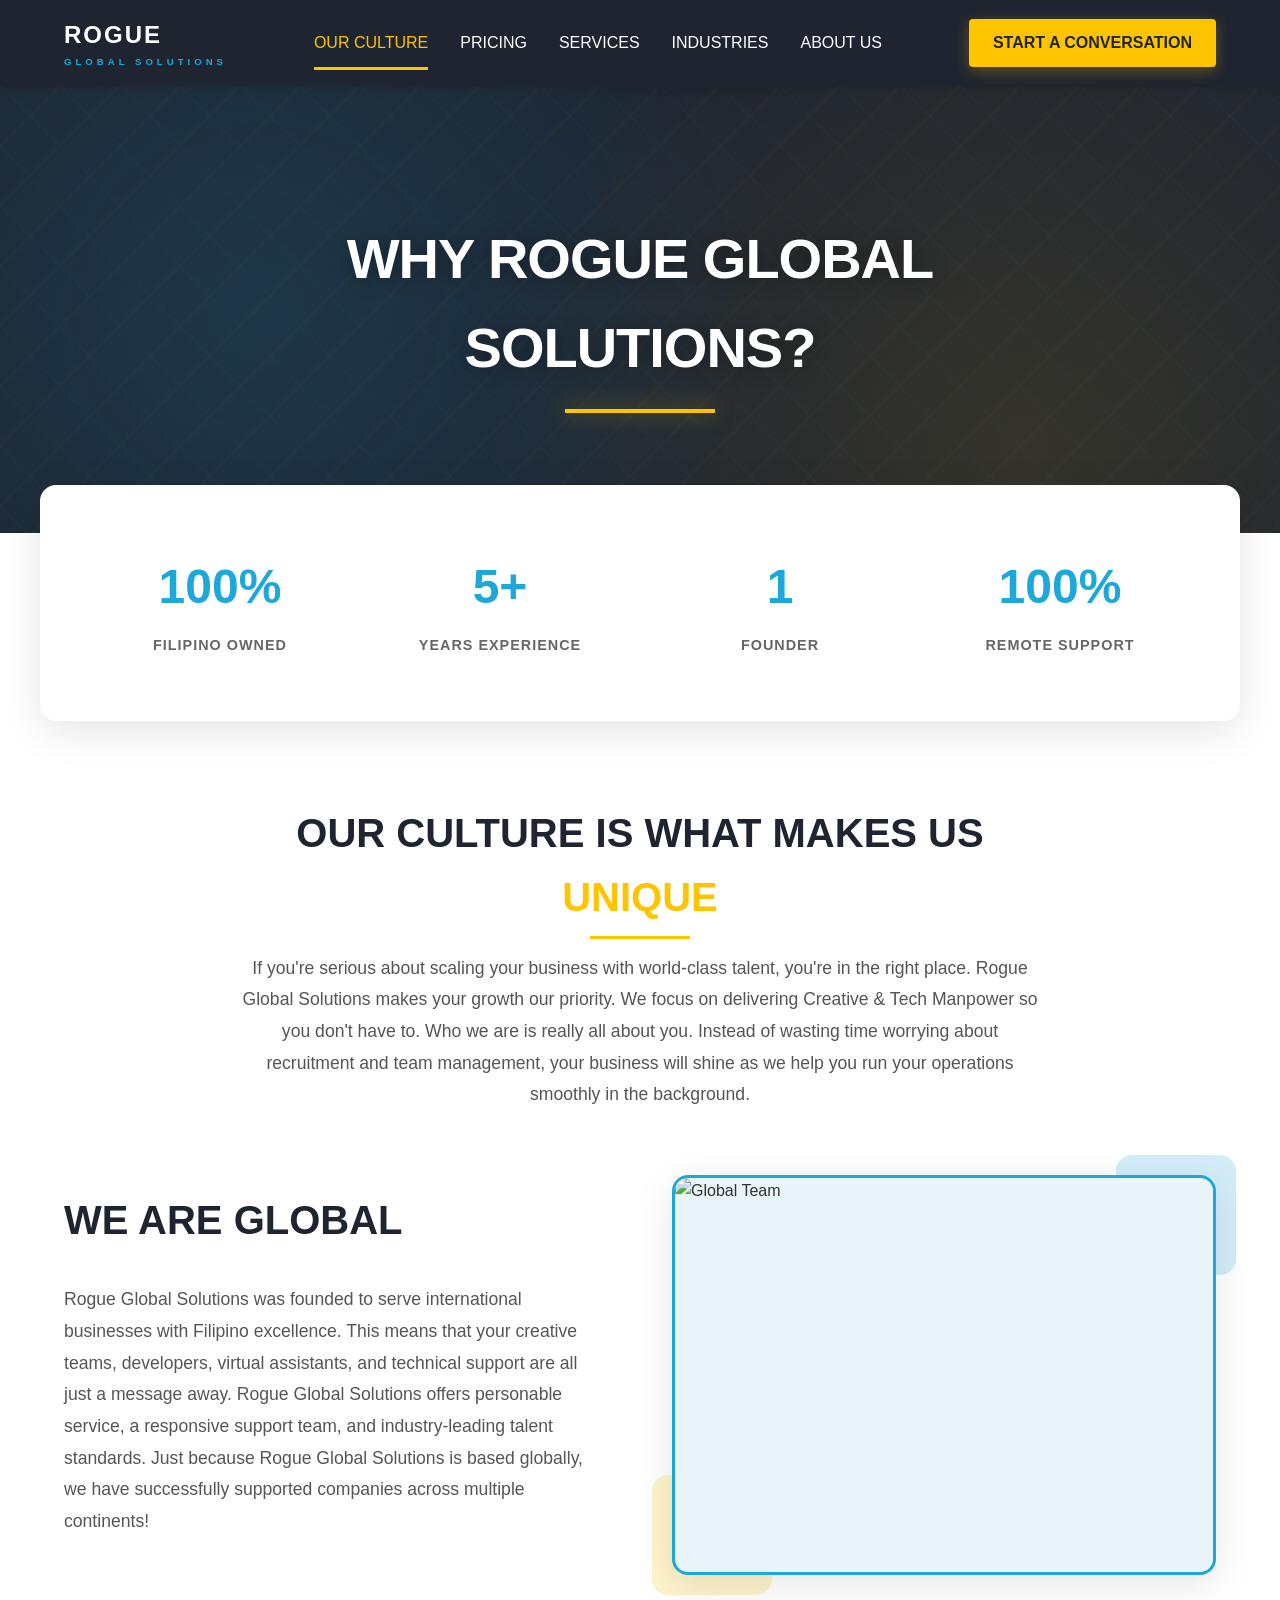
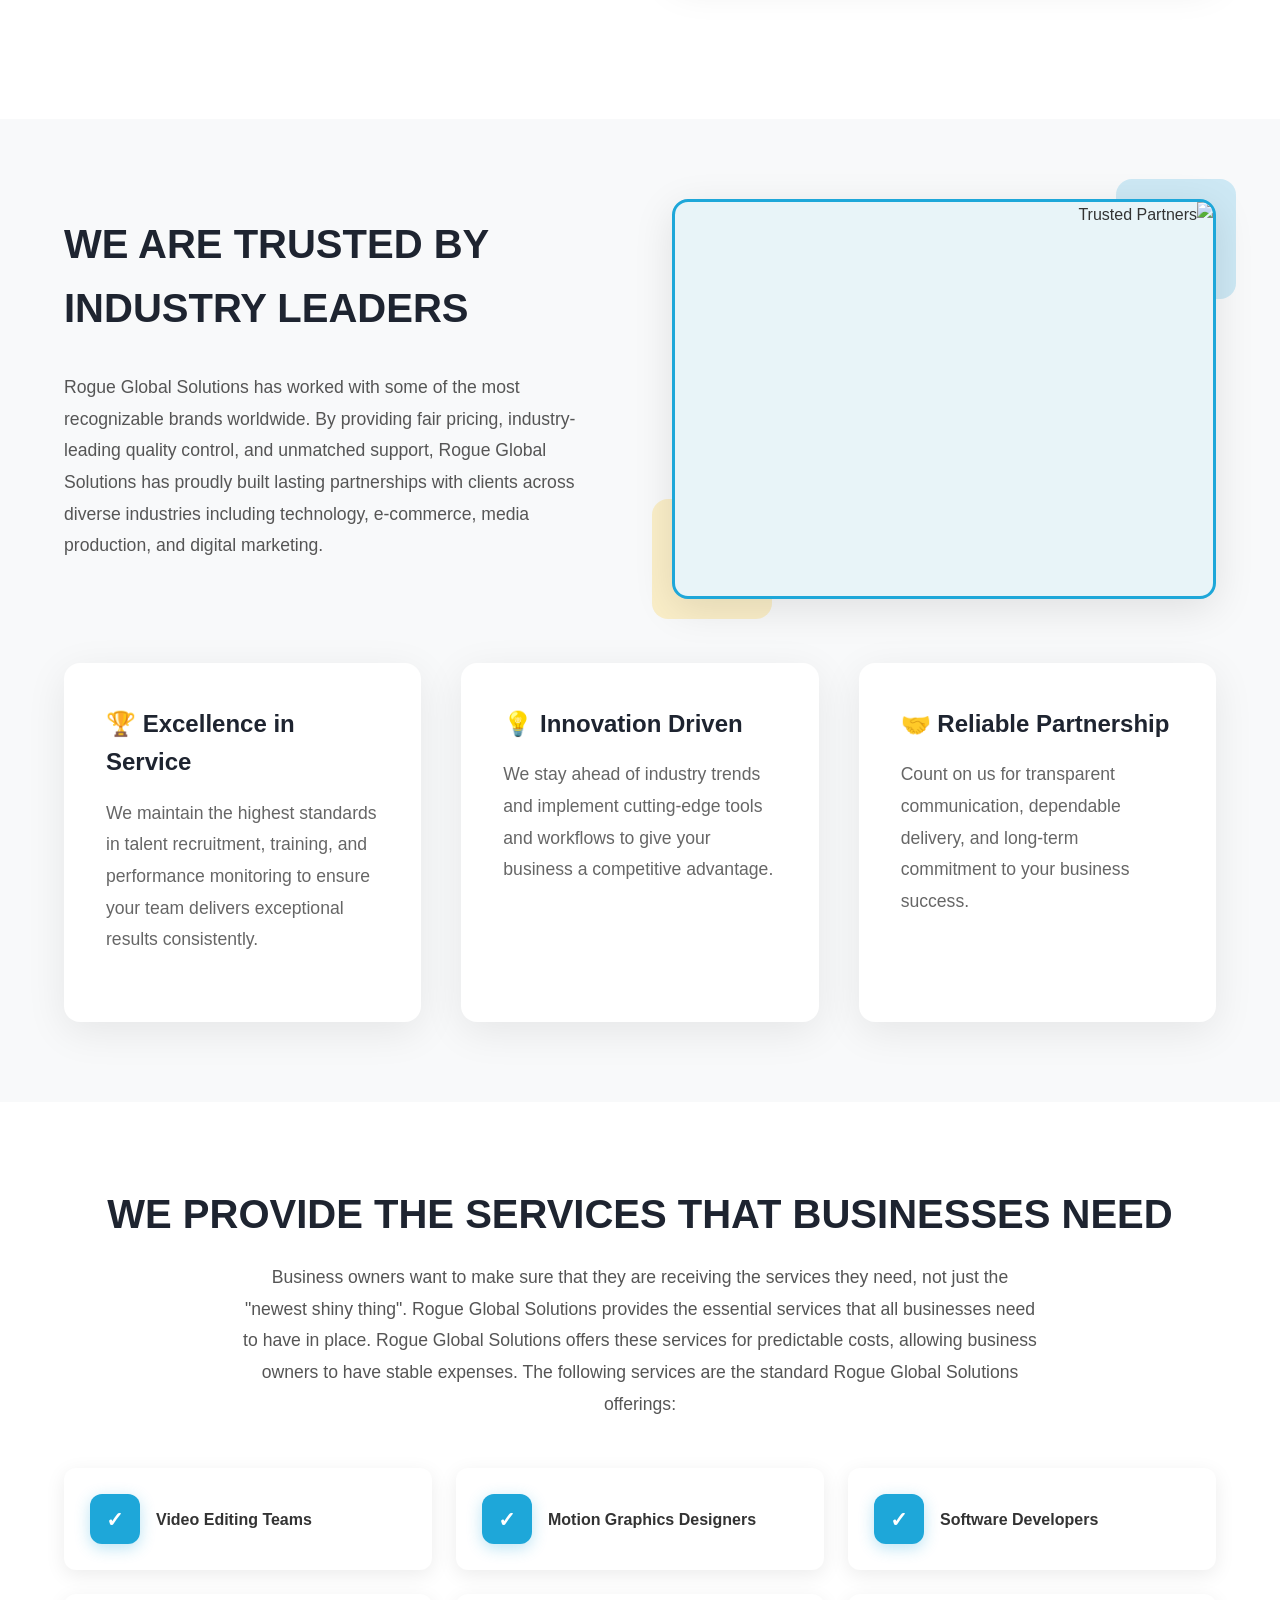
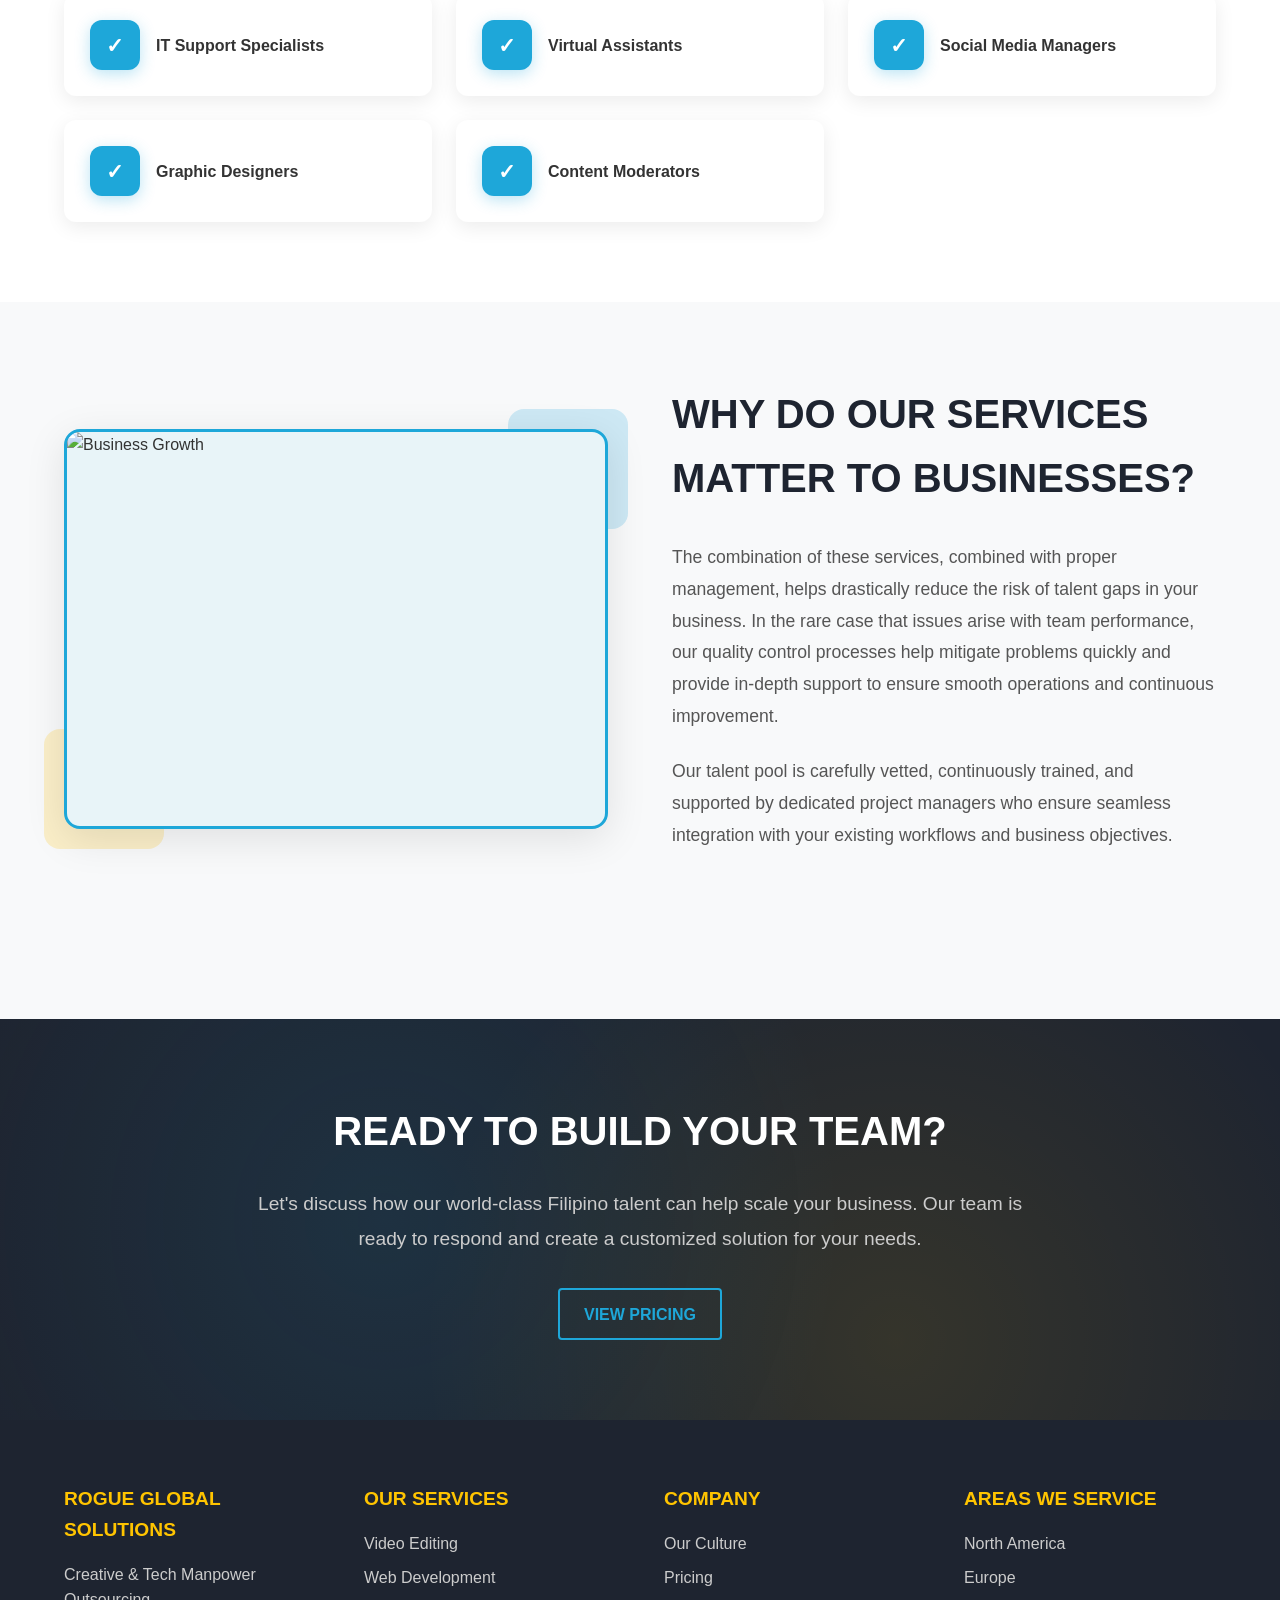
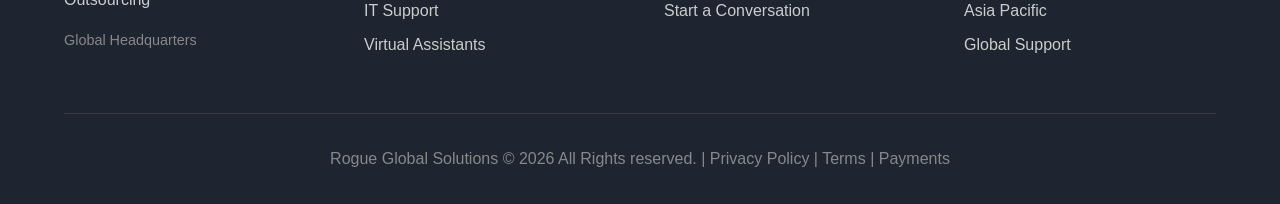
==== index.html @ 504bb44a "update" ====
<!DOCTYPE html>
<html lang="en">
<head>
<head>
    <meta charset="UTF-8">
    <meta name="viewport" content="width=device-width, initial-scale=1.0">
    <link rel="canonical" href="https://rogueglobalsolutions.tech/">
    
    <title>WHY ROGUE GLOBAL SOLUTIONS? - Creative & Tech Manpower Outsourcing</title>
    <meta name="description" content="Rogue Global Solutions makes your growth our priority. We focus on delivering Creative & Tech Manpower so you don't have to. World-class Filipino talent for your business.">
    <meta name="keywords" content="outsourcing, Filipino talent, virtual assistants, video editing, web development, IT support, creative services, mobile development, mobile application development">
    
    <meta property="og:title" content="WHY ROGUE GLOBAL SOLUTIONS? - Creative & Tech Manpower Outsourcing">
    <meta property="og:description" content="Rogue Global Solutions makes your growth our priority. We focus on delivering Creative & Tech Manpower so you don't have to.">
    <meta property="og:image" content="https://rogueglobalsolutions.tech/static/images/logo.png">
    <meta property="og:url" content="https://rogueglobalsolutions.tech">
    <meta property="og:type" content="website">
    
    <link rel="icon" type="image/png" href="/static/images/logo.png">
    <link rel="shortcut icon" type="image/png" href="/static/images/logo.png">
    
    <script type="application/ld+json">
    {
      "@context": "https://schema.org",
      "@type": "Organization",
      "name": "Rogue Global Solutions",
      "alternateName": "ROGUE GLOBAL SOLUTIONS",
      "url": "https://rogueglobalsolutions.tech",
      "logo": "https://rogueglobalsolutions.tech/static/images/logo.png",
      "image": "https://rogueglobalsolutions.tech/static/images/logo.png",
      "description": "Creative & Tech Manpower Outsourcing - World-class Filipino talent for your business. We provide video editing teams, software developers, IT support, virtual assistants, and more.",
      "email": "contact.rogueglobalsolutions@gmail.com",
      "foundingDate": "2020",
      "address": {
        "@type": "PostalAddress",
        "addressLocality": "Manila City",
        "addressRegion": "Metro Manila",
        "addressCountry": "PH"
      },
      "contactPoint": {
        "@type": "ContactPoint",
        "email": "contact.rogueglobalsolutions@gmail.com",
        "contactType": "Customer Service"
      },
      "sameAs": []
    }
    </script>
    
    <link rel="stylesheet" href="https://cdnjs.cloudflare.com/ajax/libs/font-awesome/6.4.0/css/all.min.css">
    
    <style>
        * {
            margin: 0;
            padding: 0;
            box-sizing: border-box;
        }

        body {
            font-family: -apple-system, BlinkMacSystemFont, 'Segoe UI', Roboto, 'Helvetica Neue', Arial, sans-serif;
            line-height: 1.6;
            color: #333;
            overflow-x: hidden;
        }

        header {
            background: #1e2430;
            padding: 1rem 5%;
            position: sticky;
            top: 0;
            z-index: 1000;
            box-shadow: 0 2px 10px rgba(0,0,0,0.1);
        }

        nav {
            display: flex;
            justify-content: space-between;
            align-items: center;
            max-width: 1400px;
            margin: 0 auto;
        }

        .logo {
            font-size: 1.5rem;
            font-weight: 900;
            color: #ffffff;
            letter-spacing: 2px;
            z-index: 1001;
        }

        .logo span {
            color: #1ea7d9;
            display: block;
            font-size: 0.6rem;
            letter-spacing: 4px;
            font-weight: 600;
        }

        /* Hamburger Menu */
        .hamburger {
            display: none;
            flex-direction: column;
            cursor: pointer;
            gap: 6px;
            z-index: 1001;
            padding: 10px;
            border-radius: 8px;
            transition: background 0.3s;
        }

        .hamburger:hover {
            background: rgba(255, 196, 0, 0.1);
        }

        .hamburger span {
            width: 28px;
            height: 3px;
            background: #fff;
            transition: all 0.4s cubic-bezier(0.68, -0.55, 0.265, 1.55);
            border-radius: 3px;
            box-shadow: 0 2px 5px rgba(0, 0, 0, 0.2);
        }

        .hamburger.active span:nth-child(1) {
            transform: rotate(45deg) translate(9px, 9px);
            background: #ffc400;
        }

        .hamburger.active span:nth-child(2) {
            opacity: 0;
            transform: translateX(-20px);
        }

        .hamburger.active span:nth-child(3) {
            transform: rotate(-45deg) translate(9px, -9px);
            background: #ffc400;
        }

        .nav-links {
            display: flex;
            gap: 2rem;
            list-style: none;
        }

        .nav-links a {
            color: #fff;
            text-decoration: none;
            font-weight: 500;
            transition: color 0.3s;
            position: relative;
        }

        .nav-links a:hover {
            color: #ffc400;
        }

        .nav-links a.active {
            color: #ffc400;
        }

        .nav-links a.active::after {
            content: '';
            position: absolute;
            bottom: -1.2rem;
            left: 0;
            right: 0;
            height: 3px;
            background: #ffc400;
        }

        .cta-buttons {
            display: flex;
            gap: 1rem;
        }

        .btn {
            padding: 0.7rem 1.5rem;
            border: none;
            cursor: pointer;
            font-weight: 600;
            transition: all 0.3s;
            text-decoration: none;
            display: inline-block;
            border-radius: 4px;
        }

        .btn-outline {
            background: transparent;
            border: 2px solid #1ea7d9;
            color: #1ea7d9;
        }

        .btn-outline:hover {
            background: #1ea7d9;
            color: #fff;
        }

        .btn-primary {
            background: #ffc400;
            color: #1e2430;
            box-shadow: 0 4px 15px rgba(255, 196, 0, 0.3);
        }

        .btn-primary:hover {
            background: #ffcd33;
            transform: translateY(-2px);
            box-shadow: 0 6px 20px rgba(255, 196, 0, 0.5);
        }

        .hero {
            background: #1e2430;
            color: #fff;
            padding: 8rem 5% 6rem;
            text-align: center;
            position: relative;
            overflow: hidden;
        }

        .hero::before {
            content: '';
            position: absolute;
            top: 0;
            left: 0;
            right: 0;
            bottom: 0;
            background: 
                radial-gradient(circle at 20% 50%, rgba(30, 167, 217, 0.15) 0%, transparent 50%),
                radial-gradient(circle at 80% 80%, rgba(255, 196, 0, 0.1) 0%, transparent 50%);
        }

        .hero::after {
            content: '';
            position: absolute;
            top: 0;
            left: 0;
            right: 0;
            bottom: 0;
            background: 
                linear-gradient(45deg, transparent 48%, rgba(30, 167, 217, 0.03) 50%, transparent 52%),
                linear-gradient(-45deg, transparent 48%, rgba(255, 196, 0, 0.03) 50%, transparent 52%);
            background-size: 60px 60px;
        }

        .hero-content {
            max-width: 900px;
            margin: 0 auto;
            position: relative;
            z-index: 1;
        }

        .hero h1 {
            font-size: 3.5rem;
            margin-bottom: 1.5rem;
            font-weight: 800;
            letter-spacing: -1px;
            text-shadow: 0 2px 20px rgba(0,0,0,0.3);
        }

        .hero h1::after {
            content: '';
            display: block;
            width: 150px;
            height: 4px;
            background: #ffc400;
            margin: 1rem auto;
            box-shadow: 0 0 20px rgba(255, 196, 0, 0.5);
        }

        .hero-buttons {
            display: flex;
            gap: 1rem;
            justify-content: center;
            flex-wrap: wrap;
            margin-top: 2rem;
        }

        .stats {
            background: #fff;
            padding: 3rem 5%;
            box-shadow: 0 10px 40px rgba(0,0,0,0.1);
            margin-top: -3rem;
            position: relative;
            z-index: 10;
            border-radius: 16px;
            max-width: 1200px;
            margin-left: auto;
            margin-right: auto;
        }

        .stats-container {
            display: grid;
            grid-template-columns: repeat(auto-fit, minmax(200px, 1fr));
            gap: 3rem;
            text-align: center;
        }

        .stat-item {
            position: relative;
            padding: 1rem;
            transition: transform 0.3s;
        }

        .stat-item:hover {
            transform: translateY(-5px);
        }

        .stat-item::after {
            content: '';
            position: absolute;
            bottom: -10px;
            left: 50%;
            transform: translateX(-50%);
            width: 50px;
            height: 3px;
            background: #ffc400;
            opacity: 0;
            transition: opacity 0.3s;
        }

        .stat-item:hover::after {
            opacity: 1;
        }

        .stat-item h3 {
            font-size: 3rem;
            color: #1ea7d9;
            margin-bottom: 0.5rem;
            font-weight: 800;
        }

        .stat-item p {
            color: #666;
            font-weight: 600;
            text-transform: uppercase;
            letter-spacing: 1px;
            font-size: 0.9rem;
        }

        .section {
            padding: 5rem 5%;
        }

        .section-alt {
            background: #f8f9fa;
        }

        .section-container {
            max-width: 1200px;
            margin: 0 auto;
        }

        .section h2 {
            font-size: 2.5rem;
            margin-bottom: 2rem;
            color: #1e2430;
            font-weight: 700;
        }

        .section p {
            font-size: 1.1rem;
            line-height: 1.8;
            color: #555;
            margin-bottom: 1.5rem;
        }

        .culture-intro {
            text-align: center;
            max-width: 800px;
            margin: 0 auto 4rem;
            position: relative;
        }

        .culture-intro h2 {
            font-size: 2.5rem;
            margin-bottom: 1.5rem;
            position: relative;
            display: inline-block;
        }

        .culture-intro h2::after {
            content: '';
            position: absolute;
            bottom: -10px;
            left: 50%;
            transform: translateX(-50%);
            width: 100px;
            height: 3px;
            background: #ffc400;
        }

        .highlight-text {
            color: #ffc400;
            font-weight: 800;
        }

        .two-column {
            display: grid;
            grid-template-columns: 1fr 1fr;
            gap: 4rem;
            align-items: center;
            margin-bottom: 4rem;
        }

        .image-frame {
            position: relative;
            z-index: 1;
        }

        .image-placeholder {
            width: 100%;
            height: 400px;
            background: #e8f4f8;
            border-radius: 16px;
            position: relative;
            overflow: hidden;
            box-shadow: 0 10px 40px rgba(0,0,0,0.1);
            border: 3px solid #1ea7d9;
        }

        .image-placeholder img {
            width: 100%;
            height: 100%;
            object-fit: cover;
        }

        .image-frame::before,
        .image-frame::after {
            content: '';
            position: absolute;
            width: 120px;
            height: 120px;
            z-index: -1;
            border-radius: 16px;
            opacity: 0.2;
        }

        .image-frame::before {
            top: -20px;
            right: -20px;
            background: #1ea7d9;
        }

        .image-frame::after {
            bottom: -20px;
            left: -20px;
            background: #ffc400;
        }

        .feature-cards {
            display: grid;
            grid-template-columns: repeat(auto-fit, minmax(320px, 1fr));
            gap: 2.5rem;
            margin-top: 3rem;
        }

        .feature-card {
            background: #fff;
            padding: 2.5rem;
            border-radius: 16px;
            box-shadow: 0 10px 40px rgba(0,0,0,0.08);
            transition: all 0.4s cubic-bezier(0.4, 0, 0.2, 1);
            border: 2px solid transparent;
            position: relative;
            overflow: hidden;
        }

        .feature-card::before {
            content: '';
            position: absolute;
            top: 0;
            left: 0;
            right: 0;
            height: 4px;
            background: #ffc400;
            transform: scaleX(0);
            transition: transform 0.4s;
        }

        .feature-card:hover::before {
            transform: scaleX(1);
        }

        .feature-card:hover {
            transform: translateY(-12px);
            box-shadow: 0 20px 60px rgba(30, 167, 217, 0.2);
            border-color: #1ea7d9;
        }

        .feature-card h3 {
            font-size: 1.5rem;
            margin-bottom: 1rem;
            color: #1e2430;
            font-weight: 700;
        }

        .feature-card p {
            color: #666;
            line-height: 1.8;
        }

        .services-list {
            display: grid;
            grid-template-columns: repeat(auto-fit, minmax(280px, 1fr));
            gap: 1.5rem;
            margin-top: 2rem;
        }

        .service-item {
            display: flex;
            align-items: center;
            gap: 1rem;
            padding: 1.5rem;
            background: #fff;
            border-radius: 12px;
            box-shadow: 0 5px 20px rgba(0,0,0,0.08);
            transition: all 0.3s;
            border: 2px solid transparent;
        }

        .service-item:hover {
            transform: translateX(8px);
            box-shadow: 0 8px 30px rgba(255, 196, 0, 0.3);
            border-color: #ffc400;
        }

        .service-icon {
            width: 50px;
            height: 50px;
            background: #1ea7d9;
            border-radius: 12px;
            display: flex;
            align-items: center;
            justify-content: center;
            color: #fff;
            font-size: 1.3rem;
            font-weight: 700;
            flex-shrink: 0;
            box-shadow: 0 4px 15px rgba(30, 167, 217, 0.3);
            transition: all 0.3s;
        }

        .service-item:hover .service-icon {
            background: #ffc400;
            color: #1e2430;
            transform: rotate(360deg) scale(1.1);
            box-shadow: 0 6px 20px rgba(255, 196, 0, 0.5);
        }

        .service-item span {
            font-weight: 600;
            color: #333;
        }

        .cta-section {
            background: #1e2430;
            padding: 5rem 5%;
            text-align: center;
            color: #fff;
            position: relative;
            overflow: hidden;
        }

        .cta-section::before {
            content: '';
            position: absolute;
            top: 0;
            left: 0;
            right: 0;
            bottom: 0;
            background: 
                radial-gradient(circle at 30% 50%, rgba(30, 167, 217, 0.1) 0%, transparent 50%),
                radial-gradient(circle at 70% 80%, rgba(255, 196, 0, 0.1) 0%, transparent 50%);
        }

        .cta-content {
            max-width: 800px;
            margin: 0 auto;
            position: relative;
            z-index: 1;
        }

        .cta-content h2 {
            font-size: 2.5rem;
            margin-bottom: 1.5rem;
            font-weight: 700;
        }

        .cta-content p {
            font-size: 1.2rem;
            margin-bottom: 2rem;
            color: #ccc;
            line-height: 1.8;
        }

        .cta-buttons-wrap {
            display: flex;
            gap: 1rem;
            justify-content: center;
            flex-wrap: wrap;
        }

        .footer {
            background: #1e2430;
            color: #fff;
            padding: 4rem 5% 2rem;
        }

        .footer-container {
            max-width: 1200px;
            margin: 0 auto;
            display: grid;
            grid-template-columns: repeat(4, 1fr);
            gap: 3rem;
        }

        .footer-section h3 {
            color: #ffc400;
            margin-bottom: 1rem;
            font-size: 1.2rem;
            font-weight: 700;
        }

        .footer-section ul {
            list-style: none;
        }

        .footer-section ul li {
            margin-bottom: 0.5rem;
        }

        .footer-section a {
            color: #ccc;
            text-decoration: none;
            transition: color 0.3s;
        }

        .footer-section a:hover {
            color: #ffc400;
        }

        .footer-bottom {
            text-align: center;
            margin-top: 3rem;
            padding-top: 2rem;
            border-top: 1px solid rgba(255,255,255,0.1);
            color: #888;
        }

        @keyframes float {
            0%, 100% { transform: translateY(0); }
            50% { transform: translateY(-10px); }
        }

        .float-element {
            animation: float 3s ease-in-out infinite;
        }

        /* Mobile Responsive */
        @media (max-width: 768px) {
            .hamburger {
                display: flex;
            }

            .nav-links {
                position: fixed;
                right: -100%;
                top: 0;
                flex-direction: column;
                background: linear-gradient(135deg, #1e2430 0%, #2a3142 100%);
                width: 280px;
                height: 100vh;
                text-align: left;
                transition: right 0.3s ease;
                box-shadow: -5px 0 30px rgba(0, 0, 0, 0.5);
                padding: 5rem 0 2rem;
                gap: 0;
                overflow-y: auto;
                backdrop-filter: blur(10px);
            }

            .nav-links.active {
                right: 0;
            }

            .nav-links li {
                padding: 0;
                border-bottom: none;
                margin: 0.5rem 1.5rem;
            }

            .nav-links a {
                display: block;
                padding: 1rem 1.5rem;
                border-radius: 8px;
                transition: all 0.3s;
                border-left: 3px solid transparent;
            }

            .nav-links a:hover,
            .nav-links a.active {
                background: rgba(255, 196, 0, 0.1);
                border-left-color: #ffc400;
                transform: translateX(5px);
            }

            .nav-links a.active::after {
                display: none;
            }

            /* Mobile overlay */
            .nav-links.active::before {
                content: '';
                position: fixed;
                top: 0;
                left: 0;
                width: 100vw;
                height: 100vh;
                background: rgba(0, 0, 0, 0.6);
                z-index: -1;
                animation: fadeIn 0.3s;
            }

            @keyframes fadeIn {
                from { opacity: 0; }
                to { opacity: 1; }
            }

            .cta-buttons {
                display: none;
            }

            .hero h1 {
                font-size: 2rem;
                line-height: 1.2;
            }

            .hero {
                padding: 5rem 5% 4rem;
            }

            .two-column {
                grid-template-columns: 1fr;
                gap: 2rem;
            }

            .stats {
                margin-top: -2rem;
                padding: 2rem 5%;
                border-radius: 8px;
            }

            .stats-container {
                grid-template-columns: 1fr 1fr;
                gap: 1.5rem;
            }

            .stat-item h3 {
                font-size: 2rem;
            }

            .stat-item p {
                font-size: 0.8rem;
            }

            .section {
                padding: 3rem 5%;
            }

            .section h2 {
                font-size: 1.8rem;
            }

            .section p {
                font-size: 1rem;
            }

            .culture-intro h2 {
                font-size: 1.8rem;
            }

            .image-frame::before,
            .image-frame::after {
                width: 60px;
                height: 60px;
            }

            .image-placeholder {
                height: 300px;
            }

            .feature-cards {
                grid-template-columns: 1fr;
                gap: 1.5rem;
            }

            .feature-card {
                padding: 1.5rem;
            }

            .services-list {
                grid-template-columns: 1fr;
            }

            .service-item {
                padding: 1rem;
            }

            .cta-section {
                padding: 3rem 5%;
            }

            .cta-content h2 {
                font-size: 1.8rem;
            }

            .cta-content p {
                font-size: 1rem;
            }

            .hero-buttons,
            .cta-buttons-wrap {
                flex-direction: column;
                width: 100%;
            }

            .btn {
                width: 100%;
                text-align: center;
            }

            .footer-container {
                grid-template-columns: 1fr;
                gap: 2rem;
            }

            .footer {
                padding: 3rem 5% 2rem;
            }

            .logo {
                font-size: 1.2rem;
            }

            .logo span {
                font-size: 0.5rem;
            }
        }
    </style>
</head>
<body>
    <header>
        <nav>
            <div class="logo">
                ROGUE
                <span>GLOBAL SOLUTIONS</span>
            </div>
            
            <div class="hamburger" id="hamburger">
                <span></span>
                <span></span>
                <span></span>
            </div>

            <ul class="nav-links" id="navLinks">
                <li><a href="index.html" class="active">OUR CULTURE</a></li>
                <li><a href="pricing.html">PRICING</a></li>
                <li><a href="services.html">SERVICES</a></li>
                <li><a href="industries.html">INDUSTRIES</a></li>
                <li><a href="about.html">ABOUT US</a></li>
            </ul>
            
            <div class="cta-buttons">
                <a href="https://mail.google.com/mail/?view=cm&fs=1&to=contact.rogueglobalsolutions@gmail.com" target="_blank" class="btn btn-primary">START A CONVERSATION</a>
            </div>
        </nav>
    </header>

    <section class="hero">
        <div class="hero-content">
            <h1>WHY ROGUE GLOBAL SOLUTIONS?</h1>
        </div>
    </section>

    <section class="stats">
        <div class="stats-container">
            <div class="stat-item">
                <h3>100%</h3>
                <p>Filipino Owned</p>
            </div>
            <div class="stat-item">
                <h3>5+</h3>
                <p>Years Experience</p>
            </div>
            <div class="stat-item">
                <h3>1</h3>
                <p>Founder</p>
            </div>
            <div class="stat-item">
                <h3>100%</h3>
                <p>Remote Support</p>
            </div>
        </div>
    </section>

    <section class="section">
        <div class="section-container">
            <div class="culture-intro">
                <h2>OUR CULTURE IS WHAT MAKES US <span class="highlight-text">UNIQUE</span></h2>
                <p>If you're serious about scaling your business with world-class talent, you're in the right place. Rogue Global Solutions makes your growth our priority. We focus on delivering Creative & Tech Manpower so you don't have to. Who we are is really all about you. Instead of wasting time worrying about recruitment and team management, your business will shine as we help you run your operations smoothly in the background.</p>
            </div>

            <div class="two-column">
                <div>
                    <h2>WE ARE GLOBAL</h2>
                    <p>Rogue Global Solutions was founded to serve international businesses with Filipino excellence. This means that your creative teams, developers, virtual assistants, and technical support are all just a message away. Rogue Global Solutions offers personable service, a responsive support team, and industry-leading talent standards. Just because Rogue Global Solutions is based globally, we have successfully supported companies across multiple continents!</p>
                </div>
                <div class="image-frame float-element">
                    <div class="image-placeholder">
                        <img src="https://images.pexels.com/photos/3184429/pexels-photo-3184429.jpeg" alt="Global Team">
                    </div>
                </div>
            </div>
        </div>
    </section>

    <section class="section section-alt">
        <div class="section-container">
            <div class="two-column" style="direction: rtl;">
                <div class="image-frame float-element">
                    <div class="image-placeholder">
                        <img src="https://images.pexels.com/photos/4427430/pexels-photo-4427430.jpeg" alt="Trusted Partners">
                    </div>
                </div>
                <div style="direction: ltr;">
                    <h2>WE ARE TRUSTED BY INDUSTRY LEADERS</h2>
                    <p>Rogue Global Solutions has worked with some of the most recognizable brands worldwide. By providing fair pricing, industry-leading quality control, and unmatched support, Rogue Global Solutions has proudly built lasting partnerships with clients across diverse industries including technology, e-commerce, media production, and digital marketing.</p>
                </div>
            </div>

            <div class="feature-cards">
                <div class="feature-card">
                    <h3>🏆 Excellence in Service</h3>
                    <p>We maintain the highest standards in talent recruitment, training, and performance monitoring to ensure your team delivers exceptional results consistently.</p>
                </div>
                <div class="feature-card">
                    <h3>💡 Innovation Driven</h3>
                    <p>We stay ahead of industry trends and implement cutting-edge tools and workflows to give your business a competitive advantage.</p>
                </div>
                <div class="feature-card">
                    <h3>🤝 Reliable Partnership</h3>
                    <p>Count on us for transparent communication, dependable delivery, and long-term commitment to your business success.</p>
                </div>
            </div>
        </div>
    </section>

    <section class="section">
        <div class="section-container">
            <h2 style="text-align: center; margin-bottom: 1rem;">WE PROVIDE THE SERVICES THAT BUSINESSES NEED</h2>
            <p style="text-align: center; max-width: 800px; margin: 0 auto 3rem;">Business owners want to make sure that they are receiving the services they need, not just the "newest shiny thing". Rogue Global Solutions provides the essential services that all businesses need to have in place. Rogue Global Solutions offers these services for predictable costs, allowing business owners to have stable expenses. The following services are the standard Rogue Global Solutions offerings:</p>
            
            <div class="services-list">
                <div class="service-item">
                    <div class="service-icon">✓</div>
                    <span>Video Editing Teams</span>
                </div>
                <div class="service-item">
                    <div class="service-icon">✓</div>
                    <span>Motion Graphics Designers</span>
                </div>
                <div class="service-item">
                    <div class="service-icon">✓</div>
                    <span>Software Developers</span>
                </div>
                <div class="service-item">
                    <div class="service-icon">✓</div>
                    <span>IT Support Specialists</span>
                </div>
                <div class="service-item">
                    <div class="service-icon">✓</div>
                    <span>Virtual Assistants</span>
                </div>
                <div class="service-item">
                    <div class="service-icon">✓</div>
                    <span>Social Media Managers</span>
                </div>
                <div class="service-item">
                    <div class="service-icon">✓</div>
                    <span>Graphic Designers</span>
                </div>
                <div class="service-item">
                    <div class="service-icon">✓</div>
                    <span>Content Moderators</span>
                </div>
            </div>
        </div>
    </section>

    <section class="section section-alt">
        <div class="section-container">
            <div class="two-column">
                <div class="image-frame float-element">
                    <div class="image-placeholder">
                        <img src="https://images.pexels.com/photos/3184465/pexels-photo-3184465.jpeg" alt="Business Growth">
                    </div>
                </div>
                <div>
                    <h2>WHY DO OUR SERVICES MATTER TO BUSINESSES?</h2>
                    <p>The combination of these services, combined with proper management, helps drastically reduce the risk of talent gaps in your business. In the rare case that issues arise with team performance, our quality control processes help mitigate problems quickly and provide in-depth support to ensure smooth operations and continuous improvement.</p>
                    <p>Our talent pool is carefully vetted, continuously trained, and supported by dedicated project managers who ensure seamless integration with your existing workflows and business objectives.</p>
                </div>
            </div>
        </div>
    </section>

    <section class="cta-section">
        <div class="cta-content">
            <h2>READY TO BUILD YOUR TEAM?</h2>
            <p>Let's discuss how our world-class Filipino talent can help scale your business. Our team is ready to respond and create a customized solution for your needs.</p>
            <div class="cta-buttons-wrap">
                <a href="pricing.html" class="btn btn-outline">VIEW PRICING</a>
            </div>
        </div>
    </section>

    <footer class="footer">
        <div class="footer-container">
            <div class="footer-section">
                <h3>ROGUE GLOBAL SOLUTIONS</h3>
                <p style="color: #ccc; margin-bottom: 1rem;">Creative & Tech Manpower Outsourcing</p>
                <p style="color: #888; font-size: 0.9rem;">Global Headquarters</p>
            </div>
            <div class="footer-section">
                <h3>OUR SERVICES</h3>
                <ul>
                    <li><a href="services.html">Video Editing</a></li>
                    <li><a href="services.html">Web Development</a></li>
                    <li><a href="services.html">IT Support</a></li>
                    <li><a href="services.html">Virtual Assistants</a></li>
                </ul>
            </div>
            <div class="footer-section">
                <h3>COMPANY</h3>
                <ul>
                    <li><a href="index.html">Our Culture</a></li>
                    <li><a href="pricing.html">Pricing</a></li>
                    <li><a href="#contact">Start a Conversation</a></li>
                </ul>
            </div>
            <div class="footer-section">
                <h3>AREAS WE SERVICE</h3>
                <ul>
                    <li><a href="#">North America</a></li>
                    <li><a href="#">Europe</a></li>
                    <li><a href="#">Asia Pacific</a></li>
                    <li><a href="#">Global Support</a></li>
                </ul>
            </div>
        </div>
        <div class="footer-bottom">
            <p>Rogue Global Solutions © 2026 All Rights reserved. | Privacy Policy | Terms | Payments</p>
        </div>
    </footer>

    <script>
        const hamburger = document.getElementById('hamburger');
        const navLinks = document.getElementById('navLinks');
        const body = document.body;

        // Toggle hamburger menu
        hamburger.addEventListener('click', (e) => {
            e.stopPropagation();
            hamburger.classList.toggle('active');
            navLinks.classList.toggle('active');
            
            // Prevent body scroll when menu is open
            if (navLinks.classList.contains('active')) {
                body.style.overflow = 'hidden';
            } else {
                body.style.overflow = '';
            }
        });

        // Close menu when clicking on a link
        document.querySelectorAll('.nav-links a').forEach(link => {
            link.addEventListener('click', () => {
                hamburger.classList.remove('active');
                navLinks.classList.remove('active');
                body.style.overflow = '';
            });
        });

        // Close menu when clicking on overlay
        navLinks.addEventListener('click', (e) => {
            if (e.target === navLinks) {
                hamburger.classList.remove('active');
                navLinks.classList.remove('active');
                body.style.overflow = '';
            }
        });
    </script>
</body>
</html>
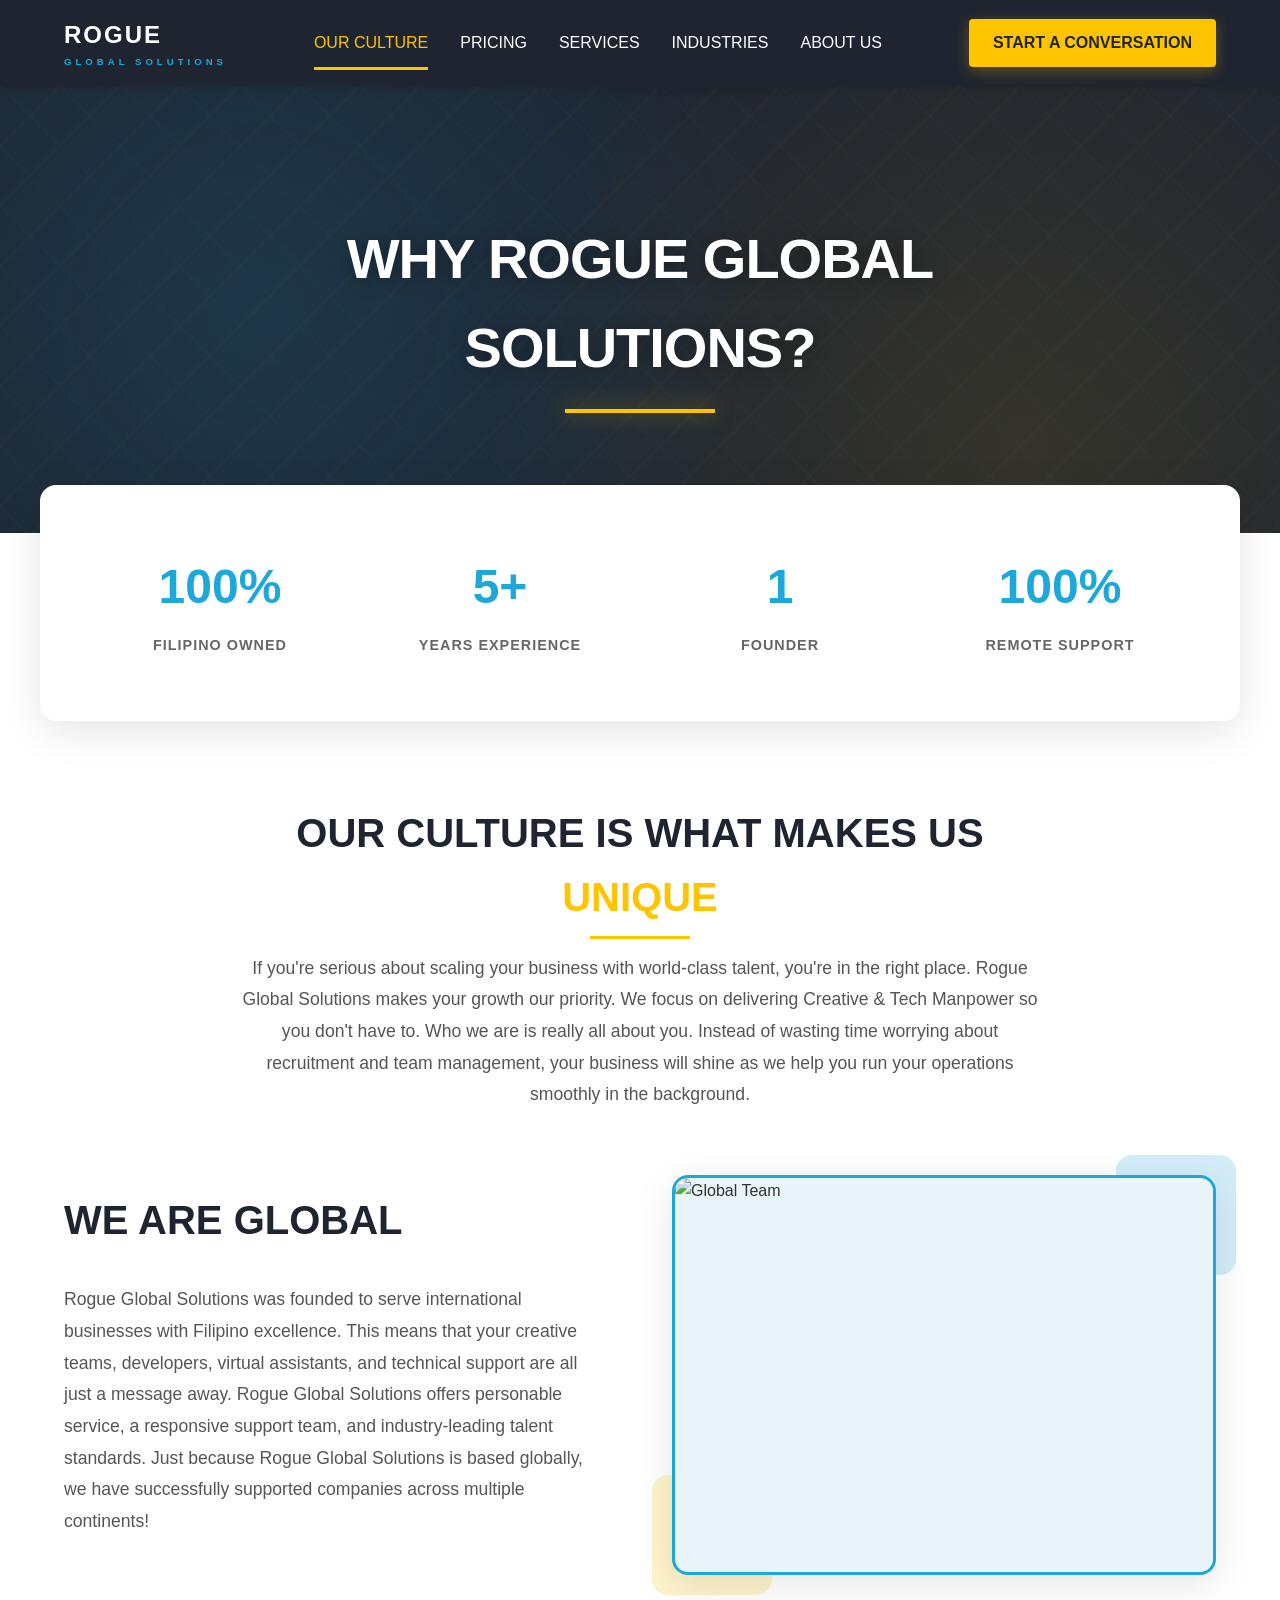
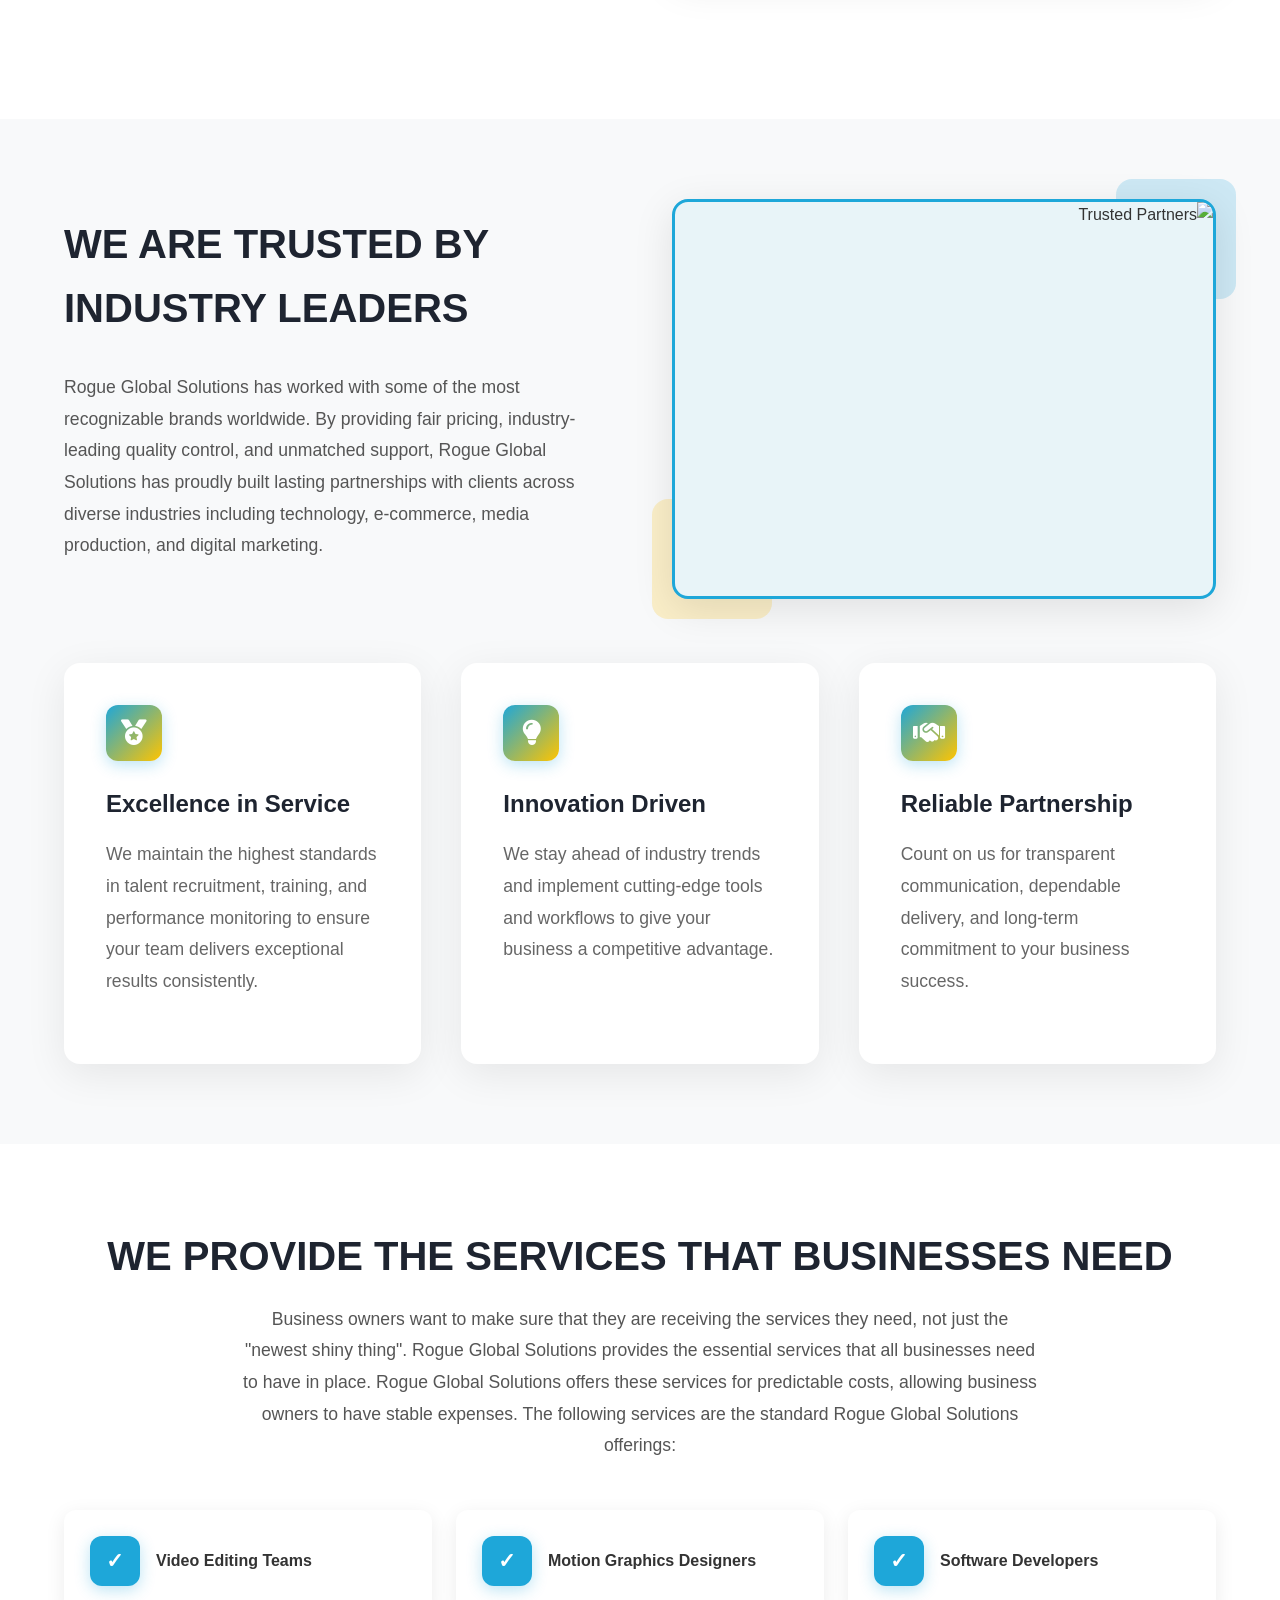
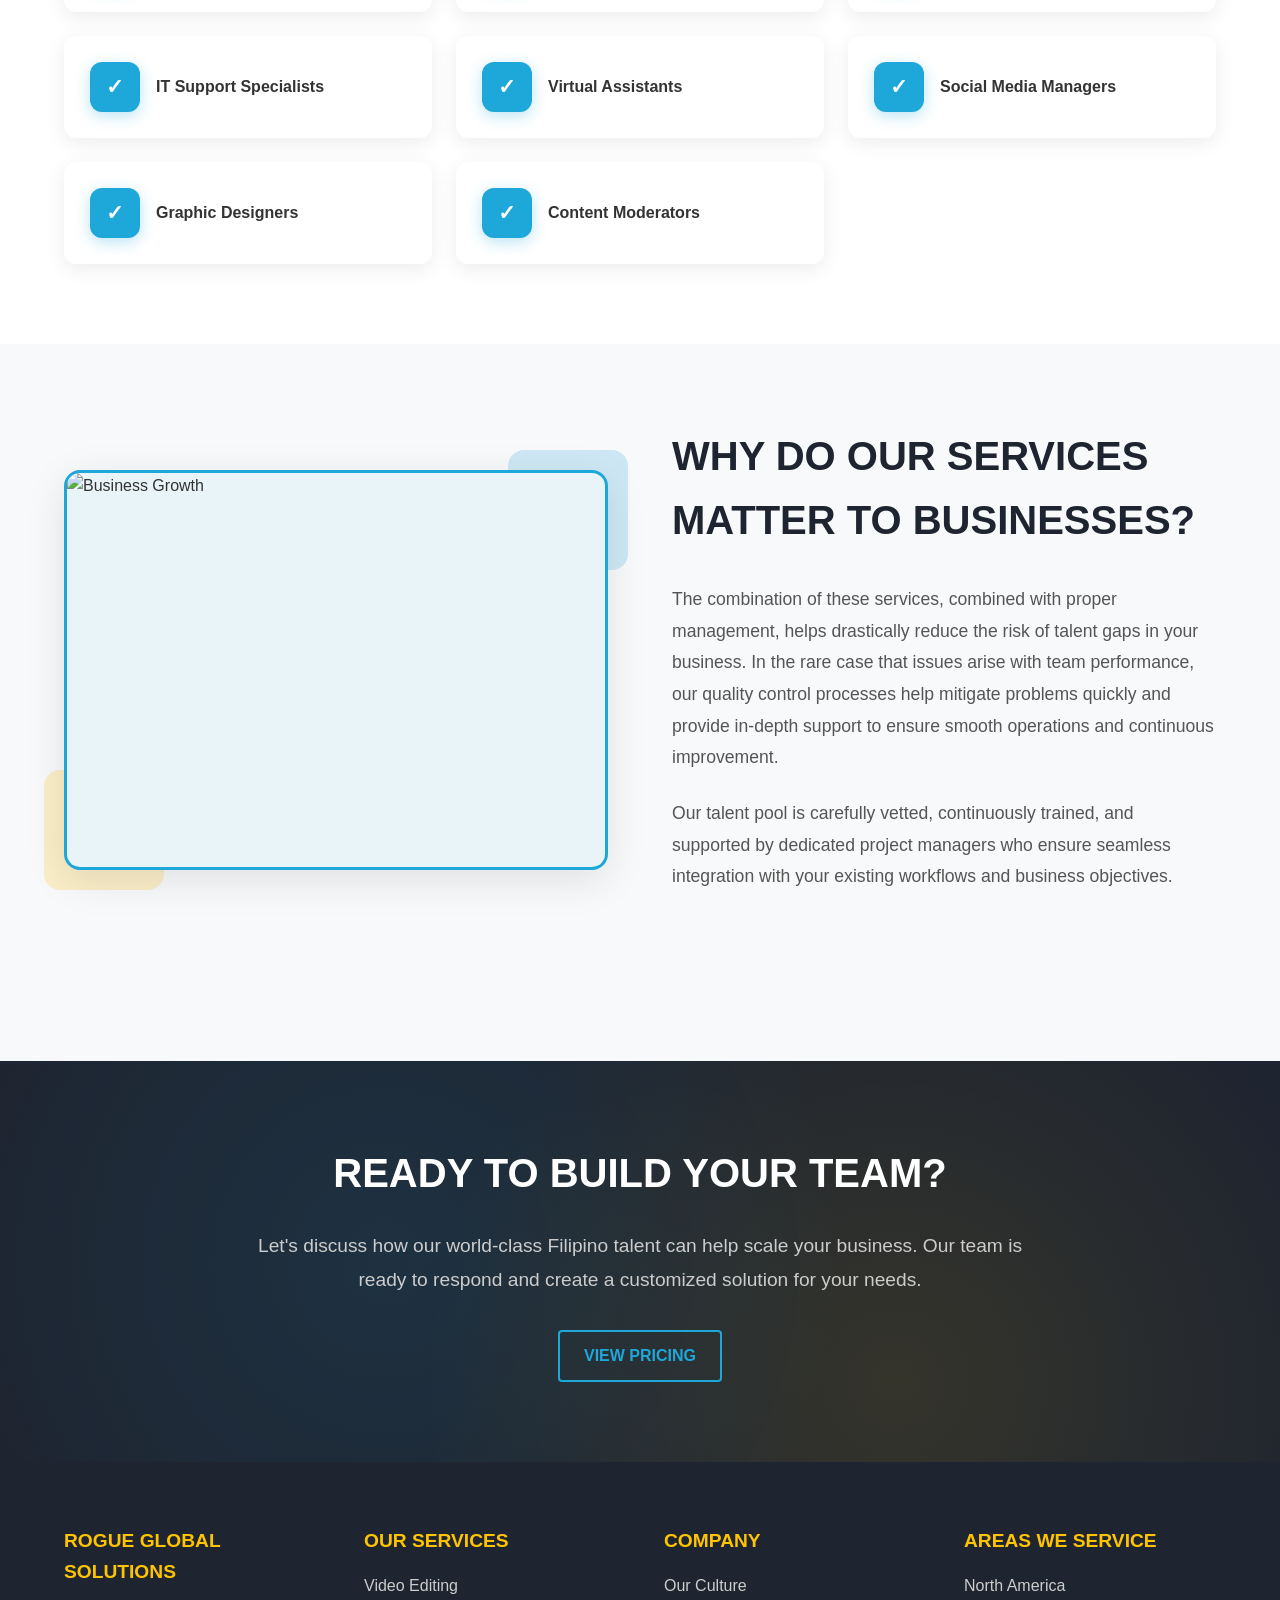
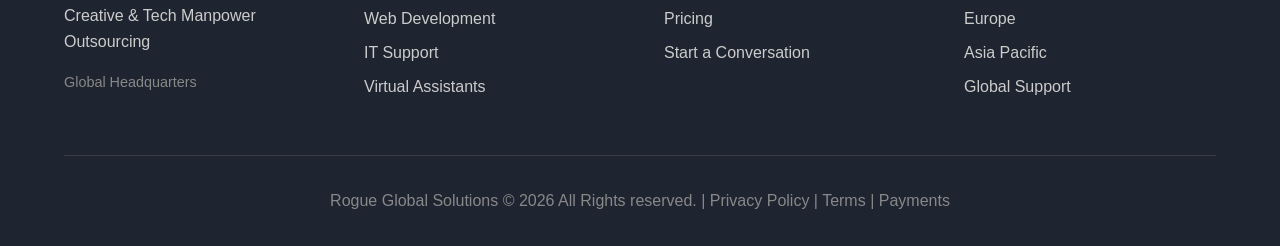
==== commit a682ee3f: "update" ====
--- a/index.html
+++ b/index.html
@@ -1,10 +1,10 @@
 <!DOCTYPE html>
 <html lang="en">
 <head>
-<head>
     <meta charset="UTF-8">
     <meta name="viewport" content="width=device-width, initial-scale=1.0">
-    <link rel="canonical" href="https://rogueglobalsolutions.tech/">
+    
+    <link rel="canonical" href="https://rogueglobalsolutions.tech">
     
     <title>WHY ROGUE GLOBAL SOLUTIONS? - Creative & Tech Manpower Outsourcing</title>
     <meta name="description" content="Rogue Global Solutions makes your growth our priority. We focus on delivering Creative & Tech Manpower so you don't have to. World-class Filipino talent for your business.">
@@ -16,8 +16,14 @@
     <meta property="og:url" content="https://rogueglobalsolutions.tech">
     <meta property="og:type" content="website">
     
+    <meta name="twitter:card" content="summary_large_image">
+    <meta name="twitter:title" content="Rogue Global Solutions - Creative & Tech Manpower Outsourcing">
+    <meta name="twitter:description" content="100% Filipino Owned. 5+ Years Experience. Remote Support for global businesses.">
+    <meta name="twitter:image" content="https://rogueglobalsolutions.tech/static/images/logo.png">
+    
     <link rel="icon" type="image/png" href="/static/images/logo.png">
     <link rel="shortcut icon" type="image/png" href="/static/images/logo.png">
+    <link rel="apple-touch-icon" href="/static/images/logo.png">
     
     <script type="application/ld+json">
     {
@@ -26,23 +32,45 @@
       "name": "Rogue Global Solutions",
       "alternateName": "ROGUE GLOBAL SOLUTIONS",
       "url": "https://rogueglobalsolutions.tech",
-      "logo": "https://rogueglobalsolutions.tech/static/images/logo.png",
+      "logo": {
+        "@type": "ImageObject",
+        "url": "https://rogueglobalsolutions.tech/static/images/logo.png",
+        "width": "1024",
+        "height": "1024"
+      },
       "image": "https://rogueglobalsolutions.tech/static/images/logo.png",
       "description": "Creative & Tech Manpower Outsourcing - World-class Filipino talent for your business. We provide video editing teams, software developers, IT support, virtual assistants, and more.",
       "email": "contact.rogueglobalsolutions@gmail.com",
       "foundingDate": "2020",
       "address": {
         "@type": "PostalAddress",
+        "streetAddress": "Metro Manila",
         "addressLocality": "Manila City",
         "addressRegion": "Metro Manila",
+        "postalCode": "1000",
         "addressCountry": "PH"
       },
       "contactPoint": {
         "@type": "ContactPoint",
         "email": "contact.rogueglobalsolutions@gmail.com",
-        "contactType": "Customer Service"
+        "contactType": "Customer Service",
+        "availableLanguage": ["en", "fil"]
       },
-      "sameAs": []
+      "sameAs": [],
+      "areaServed": [
+        {
+          "@type": "Place",
+          "name": "Global"
+        }
+      ],
+      "knowsAbout": [
+        "Video Editing",
+        "Web Development", 
+        "IT Support",
+        "Virtual Assistants",
+        "Creative Services",
+        "Mobile Development"
+      ]
     }
     </script>
     
@@ -483,6 +511,23 @@
             transform: translateY(-12px);
             box-shadow: 0 20px 60px rgba(30, 167, 217, 0.2);
             border-color: #1ea7d9;
+        }
+
+        .feature-card-icon {
+            width: 56px;
+            height: 56px;
+            background: linear-gradient(135deg, #1ea7d9, #ffc400);
+            border-radius: 12px;
+            display: flex;
+            align-items: center;
+            justify-content: center;
+            margin-bottom: 1.5rem;
+            box-shadow: 0 4px 15px rgba(30, 167, 217, 0.3);
+        }
+
+        .feature-card-icon i {
+            font-size: 1.6rem;
+            color: #fff;
         }
 
         .feature-card h3 {
@@ -938,15 +983,24 @@
 
             <div class="feature-cards">
                 <div class="feature-card">
-                    <h3>🏆 Excellence in Service</h3>
+                    <div class="feature-card-icon">
+                        <i class="fas fa-medal"></i>
+                    </div>
+                    <h3>Excellence in Service</h3>
                     <p>We maintain the highest standards in talent recruitment, training, and performance monitoring to ensure your team delivers exceptional results consistently.</p>
                 </div>
                 <div class="feature-card">
-                    <h3>💡 Innovation Driven</h3>
+                    <div class="feature-card-icon">
+                        <i class="fas fa-lightbulb"></i>
+                    </div>
+                    <h3>Innovation Driven</h3>
                     <p>We stay ahead of industry trends and implement cutting-edge tools and workflows to give your business a competitive advantage.</p>
                 </div>
                 <div class="feature-card">
-                    <h3>🤝 Reliable Partnership</h3>
+                    <div class="feature-card-icon">
+                        <i class="fas fa-handshake"></i>
+                    </div>
+                    <h3>Reliable Partnership</h3>
                     <p>Count on us for transparent communication, dependable delivery, and long-term commitment to your business success.</p>
                 </div>
             </div>
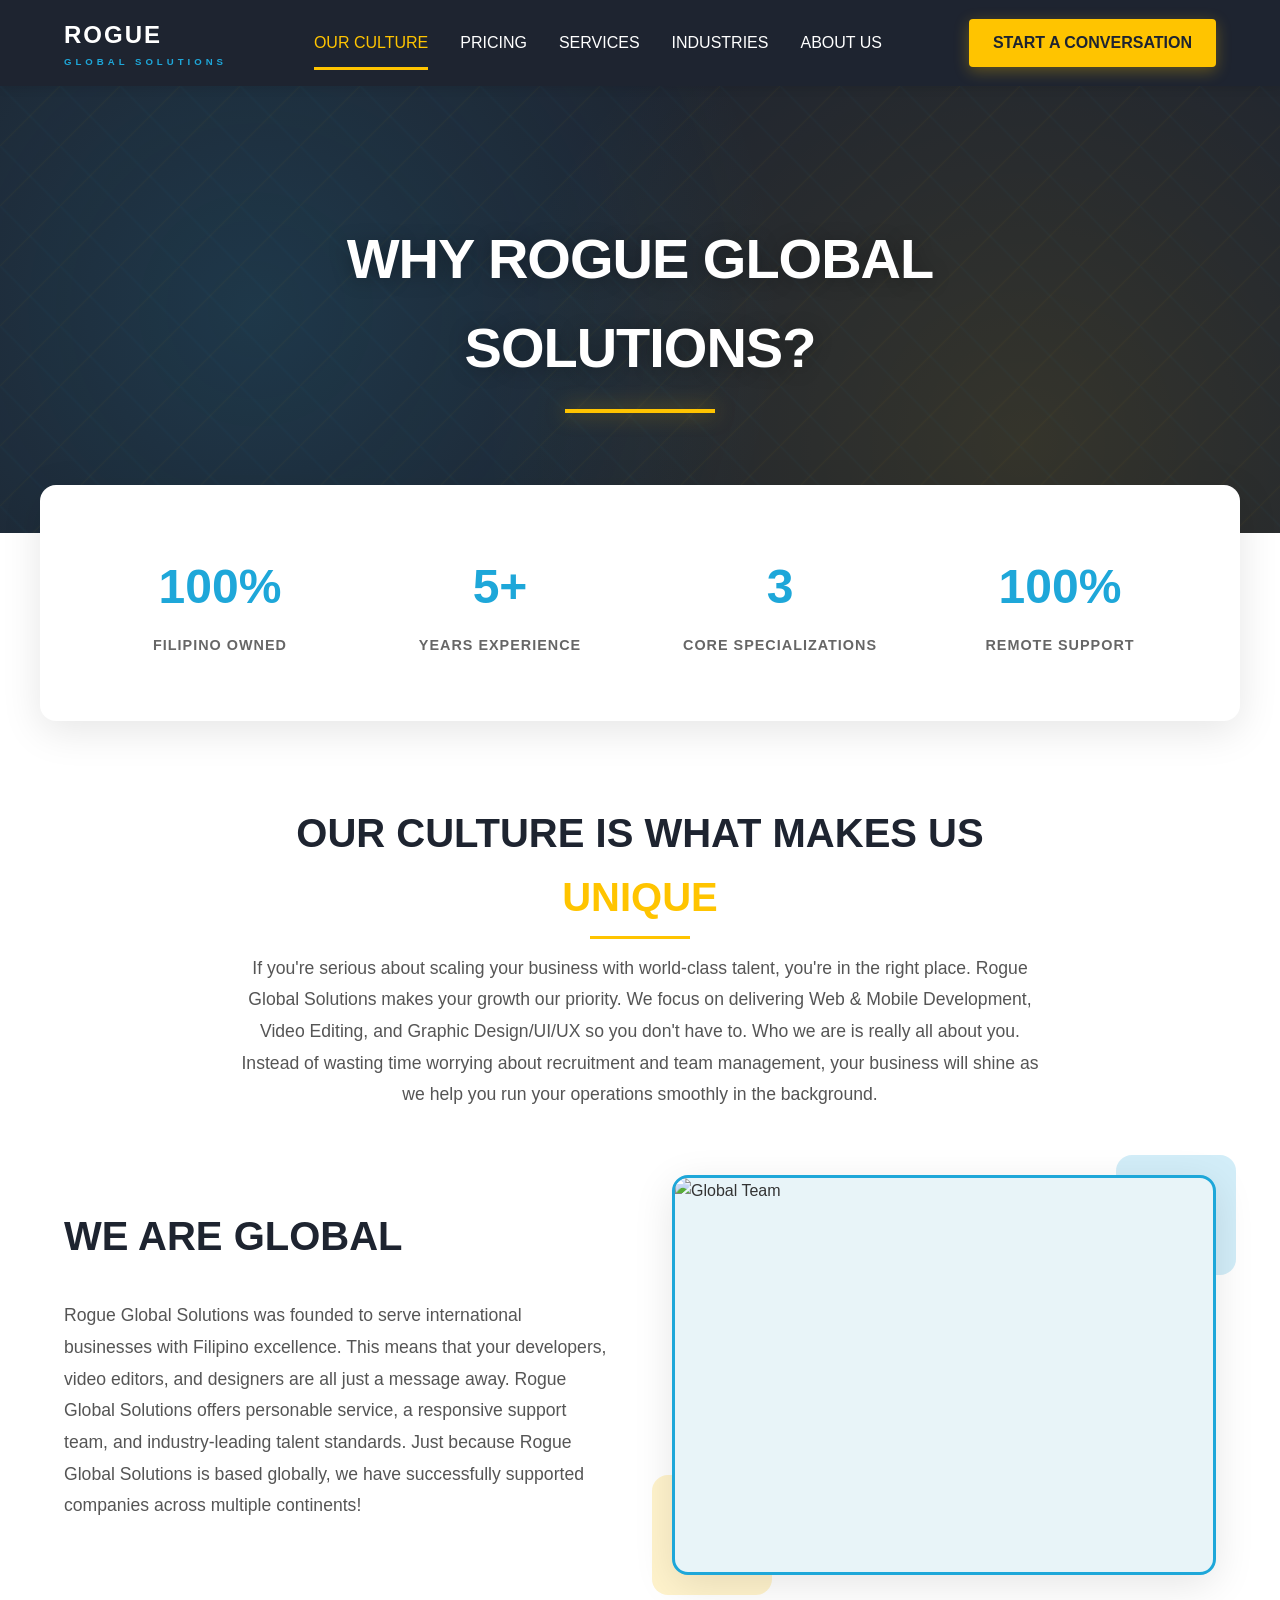
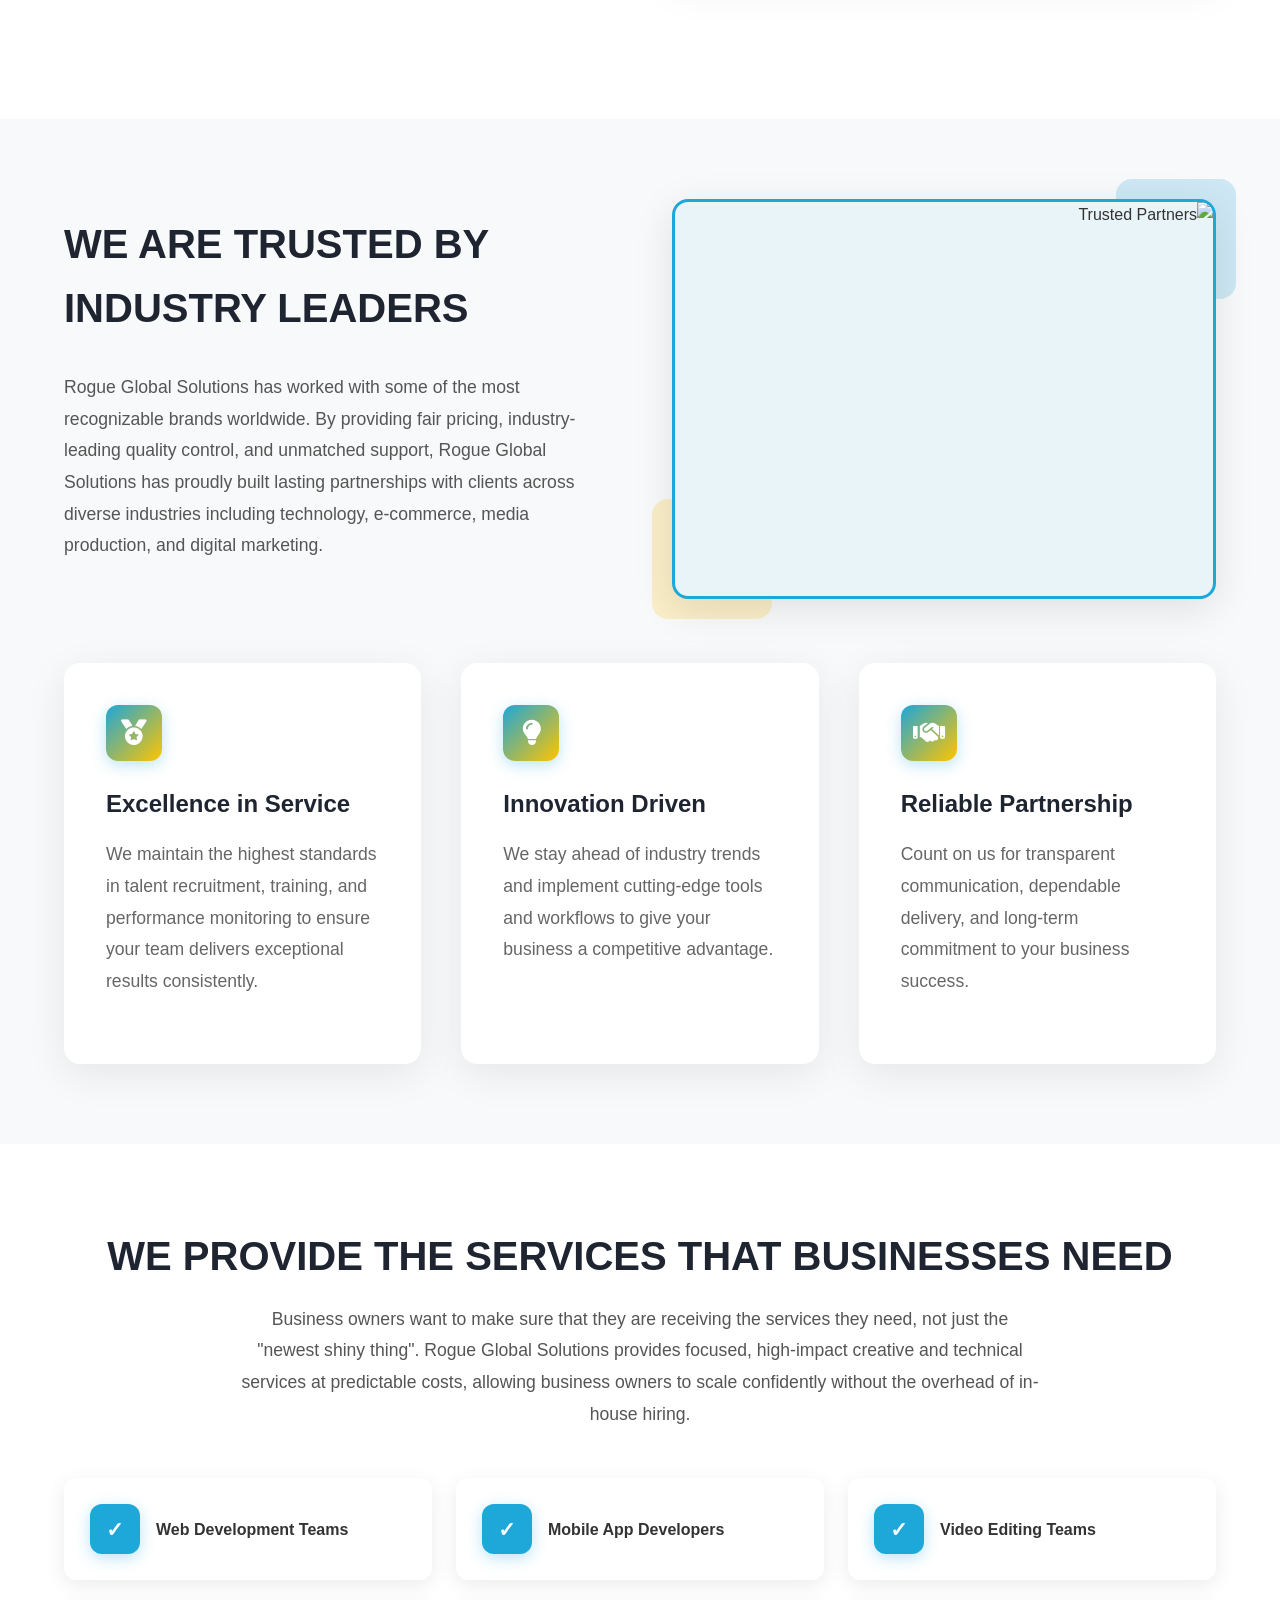
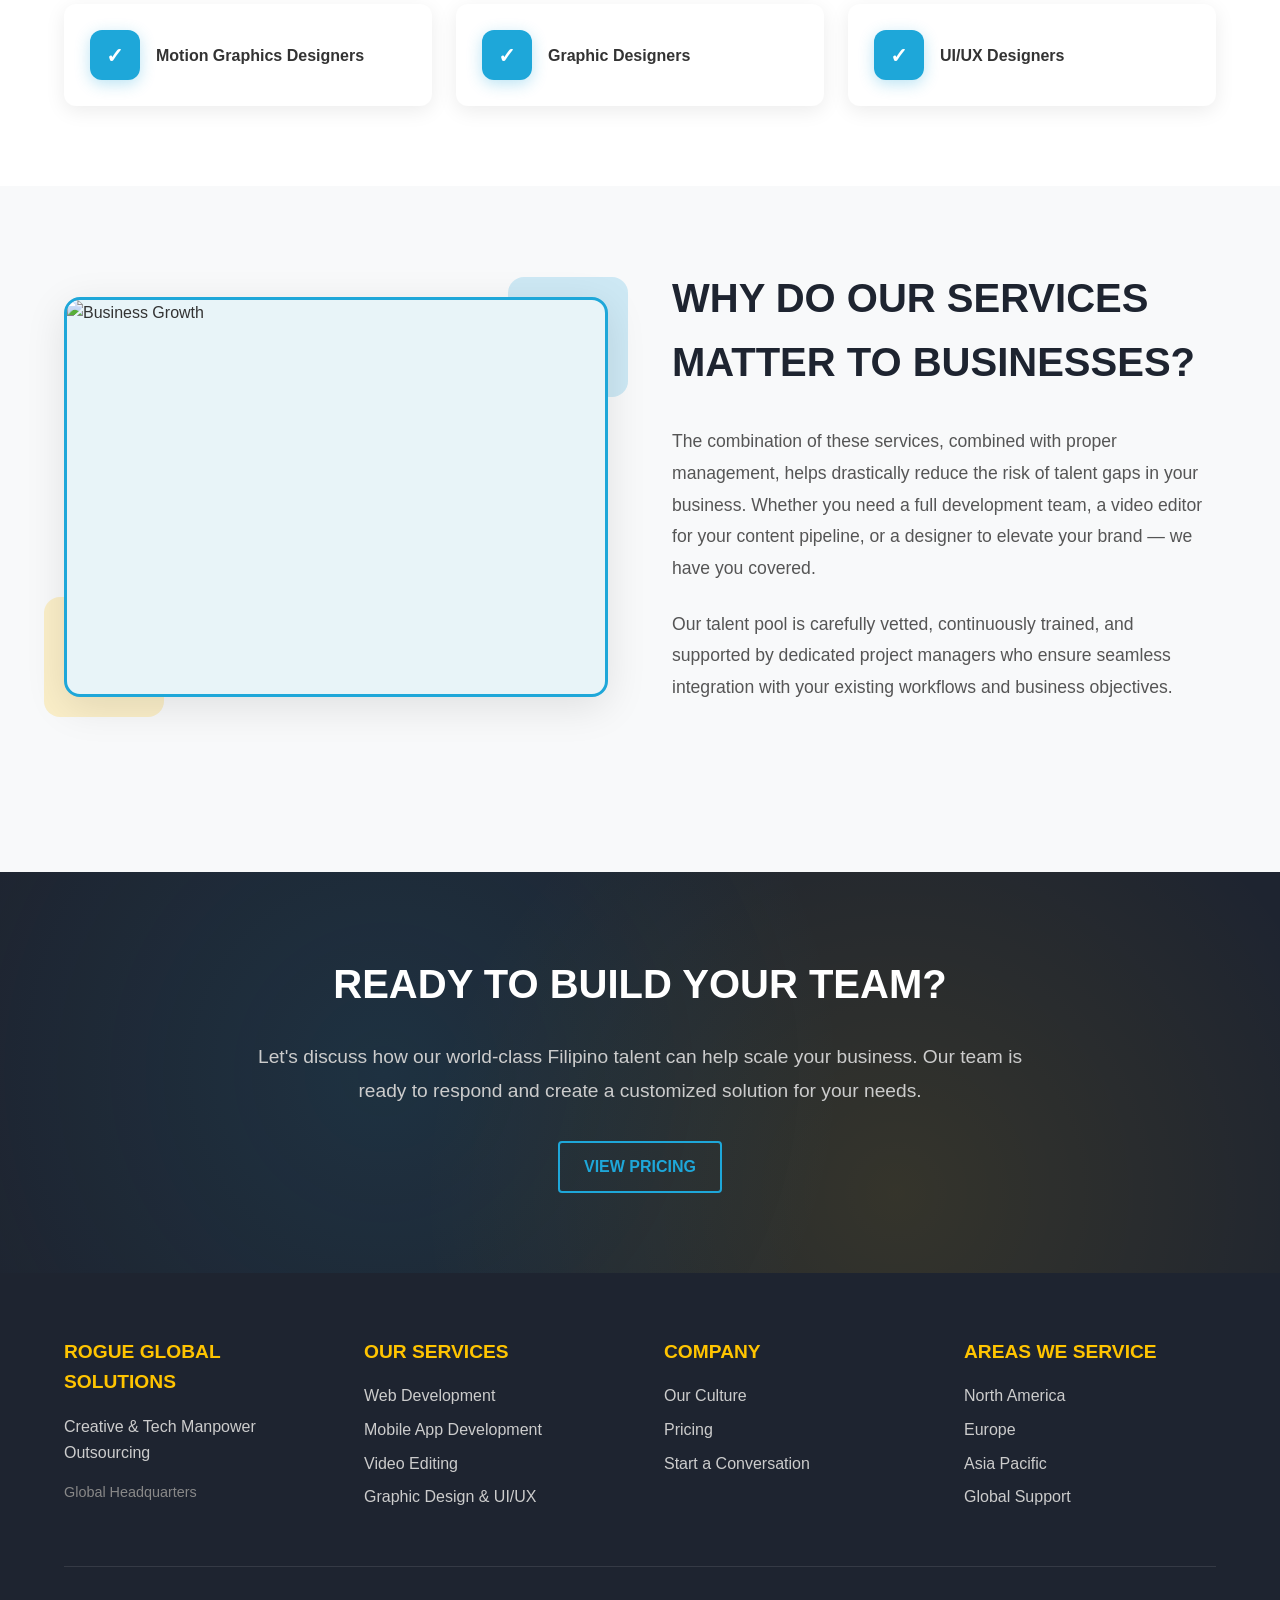
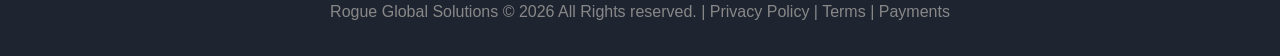
==== commit 4dbcbb68: "update" ====
--- a/index.html
+++ b/index.html
@@ -6,19 +6,19 @@
     
     <link rel="canonical" href="https://rogueglobalsolutions.tech">
     
-    <title>WHY ROGUE GLOBAL SOLUTIONS? - Creative & Tech Manpower Outsourcing</title>
-    <meta name="description" content="Rogue Global Solutions makes your growth our priority. We focus on delivering Creative & Tech Manpower so you don't have to. World-class Filipino talent for your business.">
-    <meta name="keywords" content="outsourcing, Filipino talent, virtual assistants, video editing, web development, IT support, creative services, mobile development, mobile application development">
+    <title>WHY ROGUE GLOBAL SOLUTIONS? - Web, Mobile & Creative Outsourcing</title>
+    <meta name="description" content="Rogue Global Solutions specializes in Web & Mobile Development, Video Editing, and Graphic Design/UI/UX. World-class Filipino talent for your business.">
+    <meta name="keywords" content="outsourcing, Filipino talent, web development, mobile app development, video editing, graphic design, UI/UX design, creative services, remote developers">
     
-    <meta property="og:title" content="WHY ROGUE GLOBAL SOLUTIONS? - Creative & Tech Manpower Outsourcing">
-    <meta property="og:description" content="Rogue Global Solutions makes your growth our priority. We focus on delivering Creative & Tech Manpower so you don't have to.">
+    <meta property="og:title" content="WHY ROGUE GLOBAL SOLUTIONS? - Web, Mobile & Creative Outsourcing">
+    <meta property="og:description" content="Rogue Global Solutions specializes in Web & Mobile Development, Video Editing, and Graphic Design/UI/UX. World-class Filipino talent for your business.">
     <meta property="og:image" content="https://rogueglobalsolutions.tech/static/images/logo.png">
     <meta property="og:url" content="https://rogueglobalsolutions.tech">
     <meta property="og:type" content="website">
     
     <meta name="twitter:card" content="summary_large_image">
-    <meta name="twitter:title" content="Rogue Global Solutions - Creative & Tech Manpower Outsourcing">
-    <meta name="twitter:description" content="100% Filipino Owned. 5+ Years Experience. Remote Support for global businesses.">
+    <meta name="twitter:title" content="Rogue Global Solutions - Web, Mobile & Creative Outsourcing">
+    <meta name="twitter:description" content="100% Filipino Owned. 5+ Years Experience. Specializing in Web/Mobile Dev, Video Editing, and Graphic Design/UI/UX.">
     <meta name="twitter:image" content="https://rogueglobalsolutions.tech/static/images/logo.png">
     
     <link rel="icon" type="image/png" href="/static/images/logo.png">
@@ -39,7 +39,7 @@
         "height": "1024"
       },
       "image": "https://rogueglobalsolutions.tech/static/images/logo.png",
-      "description": "Creative & Tech Manpower Outsourcing - World-class Filipino talent for your business. We provide video editing teams, software developers, IT support, virtual assistants, and more.",
+      "description": "Web & Mobile Development, Video Editing, and Graphic Design/UI/UX outsourcing — world-class Filipino talent for global businesses.",
       "email": "contact.rogueglobalsolutions@gmail.com",
       "foundingDate": "2020",
       "address": {
@@ -64,12 +64,11 @@
         }
       ],
       "knowsAbout": [
+        "Web Development",
+        "Mobile App Development",
         "Video Editing",
-        "Web Development", 
-        "IT Support",
-        "Virtual Assistants",
-        "Creative Services",
-        "Mobile Development"
+        "Graphic Design",
+        "UI/UX Design"
       ]
     }
     </script>
@@ -936,8 +935,8 @@
                 <p>Years Experience</p>
             </div>
             <div class="stat-item">
-                <h3>1</h3>
-                <p>Founder</p>
+                <h3>3</h3>
+                <p>Core Specializations</p>
             </div>
             <div class="stat-item">
                 <h3>100%</h3>
@@ -950,13 +949,13 @@
         <div class="section-container">
             <div class="culture-intro">
                 <h2>OUR CULTURE IS WHAT MAKES US <span class="highlight-text">UNIQUE</span></h2>
-                <p>If you're serious about scaling your business with world-class talent, you're in the right place. Rogue Global Solutions makes your growth our priority. We focus on delivering Creative & Tech Manpower so you don't have to. Who we are is really all about you. Instead of wasting time worrying about recruitment and team management, your business will shine as we help you run your operations smoothly in the background.</p>
+                <p>If you're serious about scaling your business with world-class talent, you're in the right place. Rogue Global Solutions makes your growth our priority. We focus on delivering Web & Mobile Development, Video Editing, and Graphic Design/UI/UX so you don't have to. Who we are is really all about you. Instead of wasting time worrying about recruitment and team management, your business will shine as we help you run your operations smoothly in the background.</p>
             </div>
 
             <div class="two-column">
                 <div>
                     <h2>WE ARE GLOBAL</h2>
-                    <p>Rogue Global Solutions was founded to serve international businesses with Filipino excellence. This means that your creative teams, developers, virtual assistants, and technical support are all just a message away. Rogue Global Solutions offers personable service, a responsive support team, and industry-leading talent standards. Just because Rogue Global Solutions is based globally, we have successfully supported companies across multiple continents!</p>
+                    <p>Rogue Global Solutions was founded to serve international businesses with Filipino excellence. This means that your developers, video editors, and designers are all just a message away. Rogue Global Solutions offers personable service, a responsive support team, and industry-leading talent standards. Just because Rogue Global Solutions is based globally, we have successfully supported companies across multiple continents!</p>
                 </div>
                 <div class="image-frame float-element">
                     <div class="image-placeholder">
@@ -1010,11 +1009,19 @@
     <section class="section">
         <div class="section-container">
             <h2 style="text-align: center; margin-bottom: 1rem;">WE PROVIDE THE SERVICES THAT BUSINESSES NEED</h2>
-            <p style="text-align: center; max-width: 800px; margin: 0 auto 3rem;">Business owners want to make sure that they are receiving the services they need, not just the "newest shiny thing". Rogue Global Solutions provides the essential services that all businesses need to have in place. Rogue Global Solutions offers these services for predictable costs, allowing business owners to have stable expenses. The following services are the standard Rogue Global Solutions offerings:</p>
+            <p style="text-align: center; max-width: 800px; margin: 0 auto 3rem;">Business owners want to make sure that they are receiving the services they need, not just the "newest shiny thing". Rogue Global Solutions provides focused, high-impact creative and technical services at predictable costs, allowing business owners to scale confidently without the overhead of in-house hiring.</p>
             
             <div class="services-list">
                 <div class="service-item">
                     <div class="service-icon">✓</div>
+                    <span>Web Development Teams</span>
+                </div>
+                <div class="service-item">
+                    <div class="service-icon">✓</div>
+                    <span>Mobile App Developers</span>
+                </div>
+                <div class="service-item">
+                    <div class="service-icon">✓</div>
                     <span>Video Editing Teams</span>
                 </div>
                 <div class="service-item">
@@ -1023,27 +1030,11 @@
                 </div>
                 <div class="service-item">
                     <div class="service-icon">✓</div>
-                    <span>Software Developers</span>
+                    <span>Graphic Designers</span>
                 </div>
                 <div class="service-item">
                     <div class="service-icon">✓</div>
-                    <span>IT Support Specialists</span>
-                </div>
-                <div class="service-item">
-                    <div class="service-icon">✓</div>
-                    <span>Virtual Assistants</span>
-                </div>
-                <div class="service-item">
-                    <div class="service-icon">✓</div>
-                    <span>Social Media Managers</span>
-                </div>
-                <div class="service-item">
-                    <div class="service-icon">✓</div>
-                    <span>Graphic Designers</span>
-                </div>
-                <div class="service-item">
-                    <div class="service-icon">✓</div>
-                    <span>Content Moderators</span>
+                    <span>UI/UX Designers</span>
                 </div>
             </div>
         </div>
@@ -1059,7 +1050,7 @@
                 </div>
                 <div>
                     <h2>WHY DO OUR SERVICES MATTER TO BUSINESSES?</h2>
-                    <p>The combination of these services, combined with proper management, helps drastically reduce the risk of talent gaps in your business. In the rare case that issues arise with team performance, our quality control processes help mitigate problems quickly and provide in-depth support to ensure smooth operations and continuous improvement.</p>
+                    <p>The combination of these services, combined with proper management, helps drastically reduce the risk of talent gaps in your business. Whether you need a full development team, a video editor for your content pipeline, or a designer to elevate your brand — we have you covered.</p>
                     <p>Our talent pool is carefully vetted, continuously trained, and supported by dedicated project managers who ensure seamless integration with your existing workflows and business objectives.</p>
                 </div>
             </div>
@@ -1086,10 +1077,10 @@
             <div class="footer-section">
                 <h3>OUR SERVICES</h3>
                 <ul>
+                    <li><a href="services.html">Web Development</a></li>
+                    <li><a href="services.html">Mobile App Development</a></li>
                     <li><a href="services.html">Video Editing</a></li>
-                    <li><a href="services.html">Web Development</a></li>
-                    <li><a href="services.html">IT Support</a></li>
-                    <li><a href="services.html">Virtual Assistants</a></li>
+                    <li><a href="services.html">Graphic Design & UI/UX</a></li>
                 </ul>
             </div>
             <div class="footer-section">
@@ -1120,13 +1111,11 @@
         const navLinks = document.getElementById('navLinks');
         const body = document.body;
 
-        // Toggle hamburger menu
         hamburger.addEventListener('click', (e) => {
             e.stopPropagation();
             hamburger.classList.toggle('active');
             navLinks.classList.toggle('active');
             
-            // Prevent body scroll when menu is open
             if (navLinks.classList.contains('active')) {
                 body.style.overflow = 'hidden';
             } else {
@@ -1134,7 +1123,6 @@
             }
         });
 
-        // Close menu when clicking on a link
         document.querySelectorAll('.nav-links a').forEach(link => {
             link.addEventListener('click', () => {
                 hamburger.classList.remove('active');
@@ -1143,7 +1131,6 @@
             });
         });
 
-        // Close menu when clicking on overlay
         navLinks.addEventListener('click', (e) => {
             if (e.target === navLinks) {
                 hamburger.classList.remove('active');
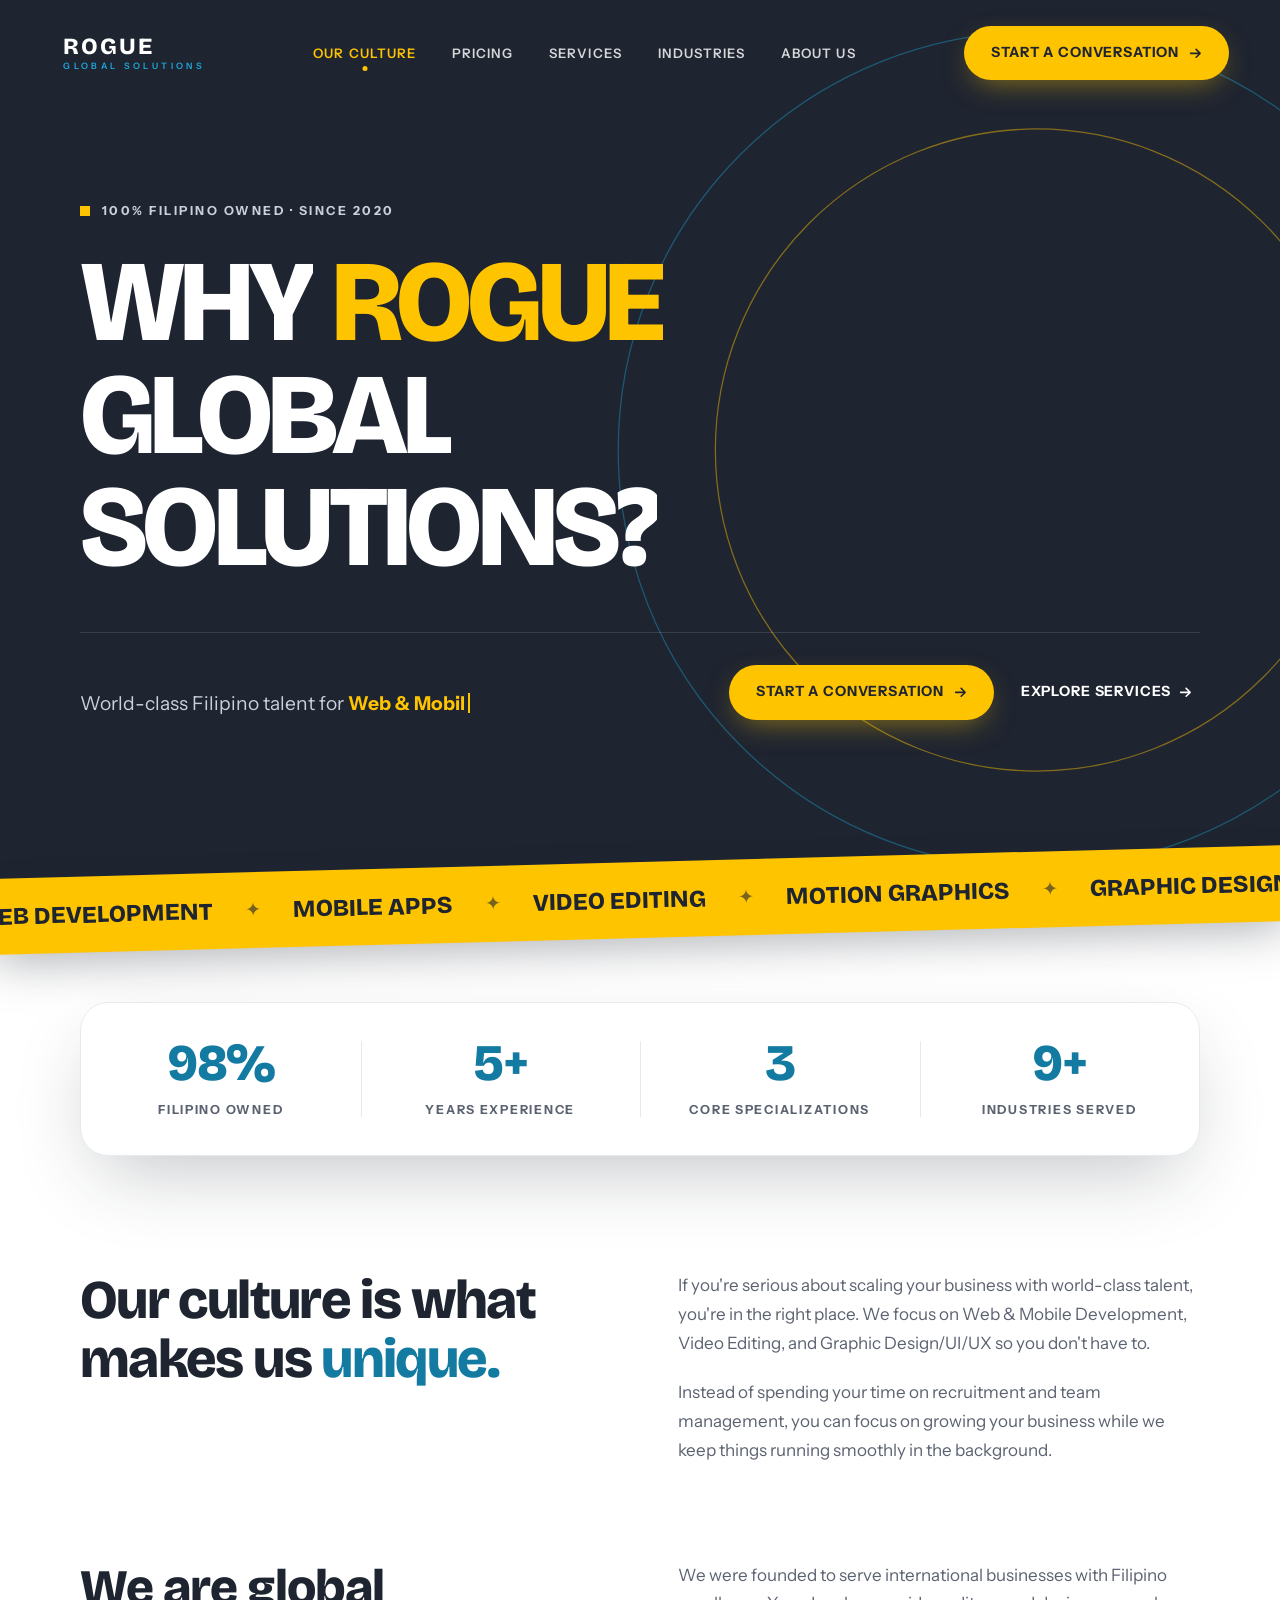
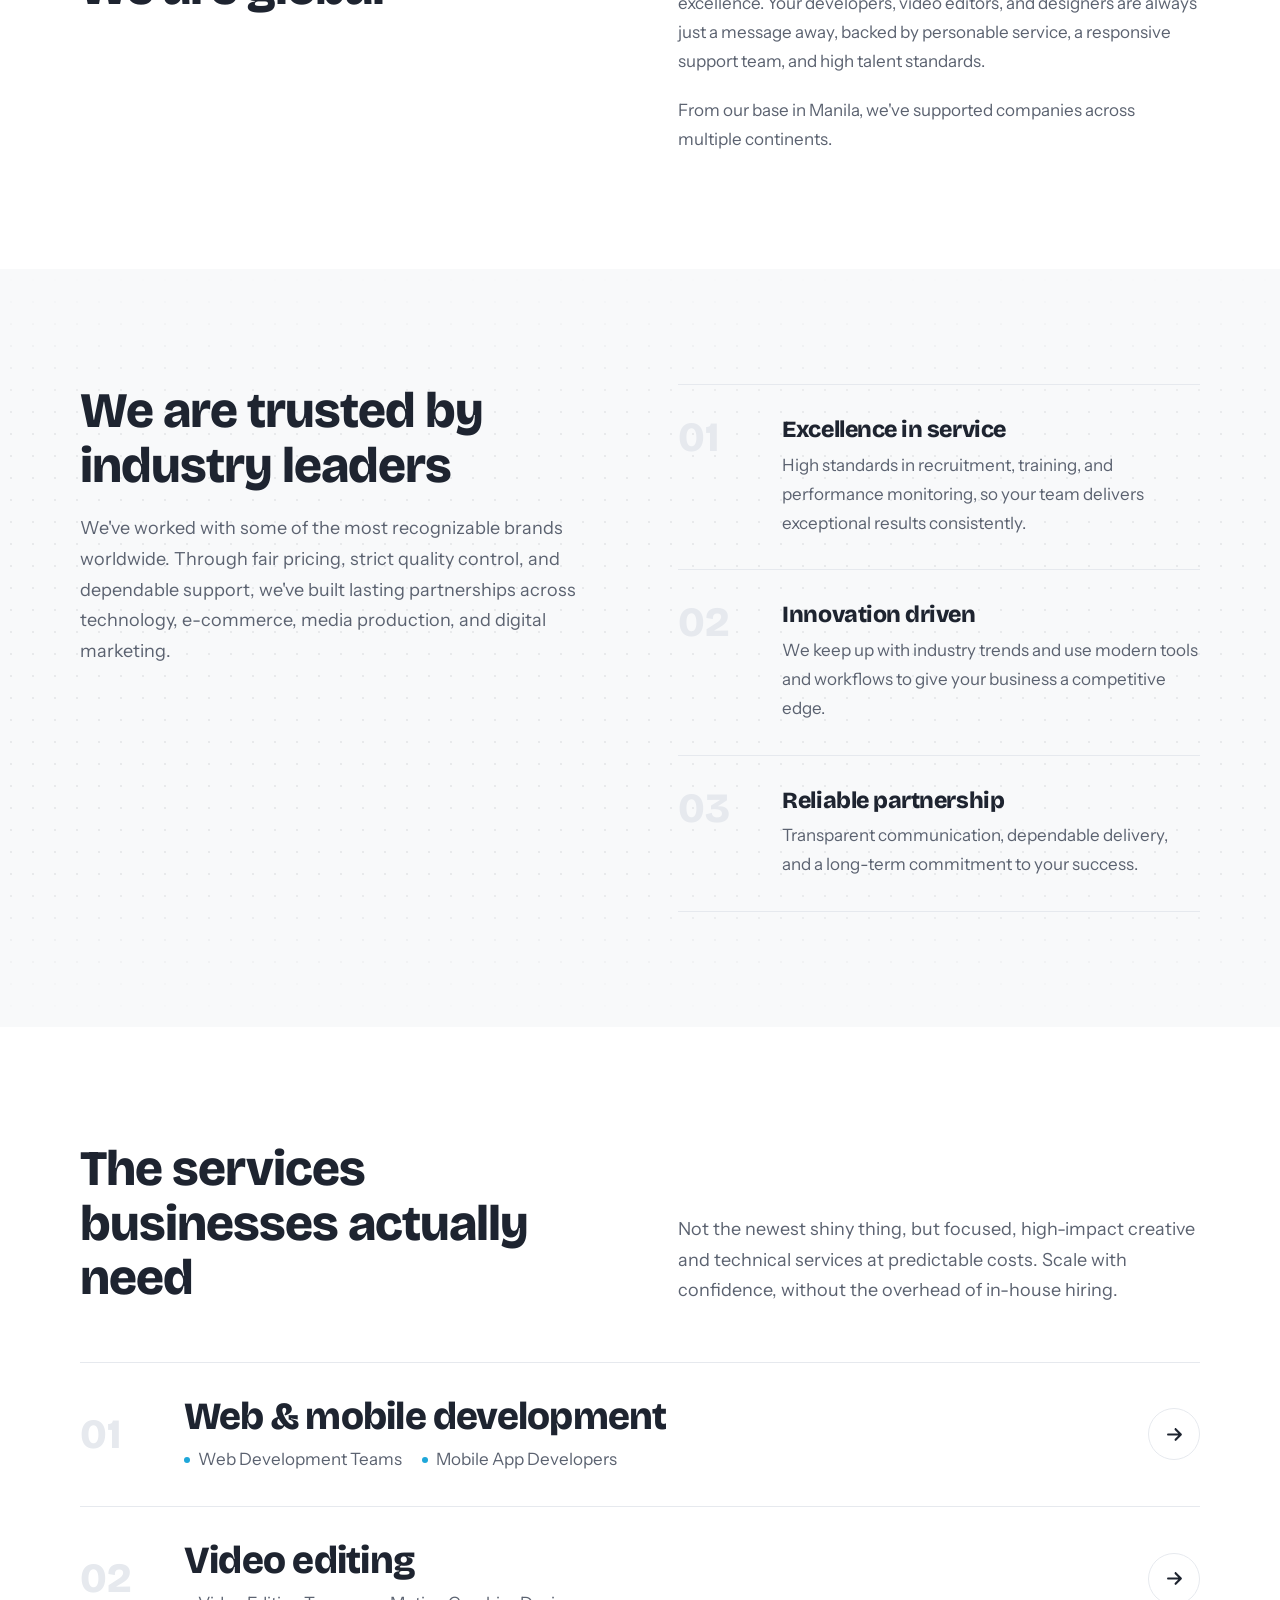
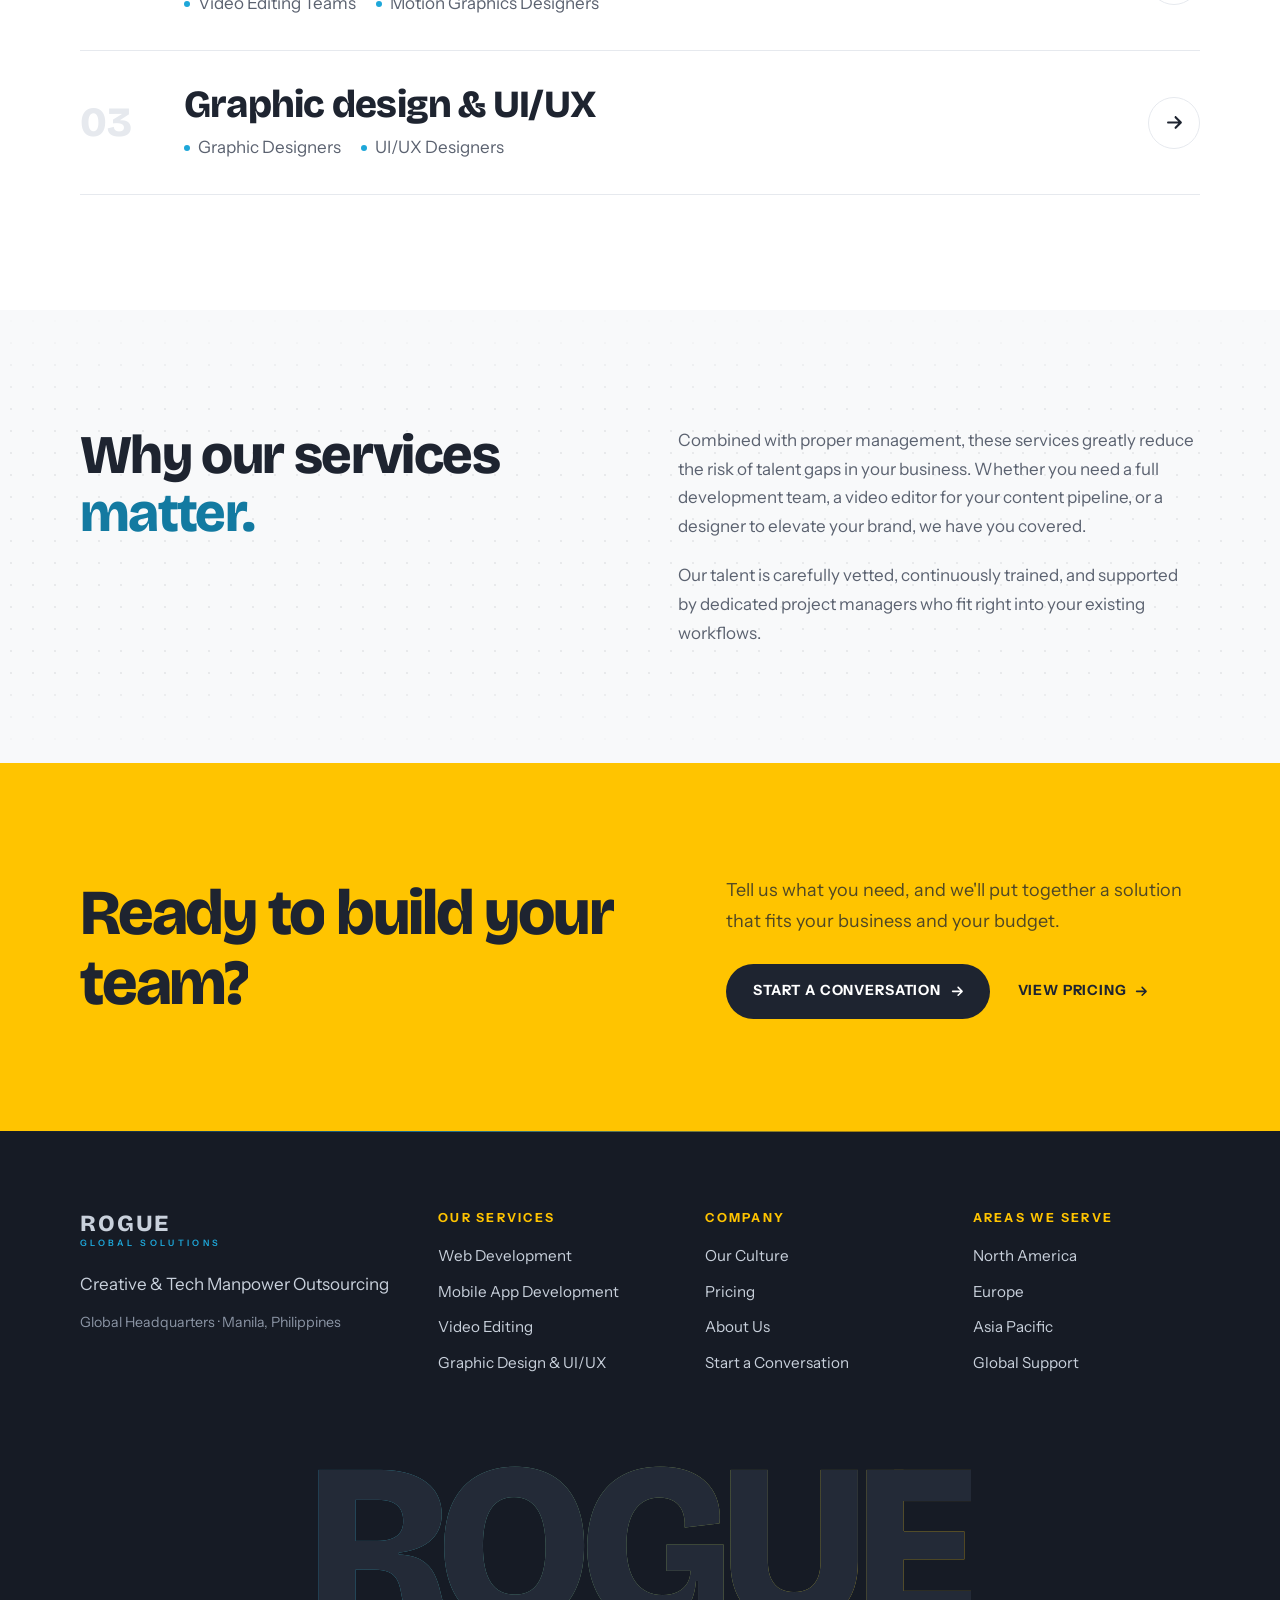
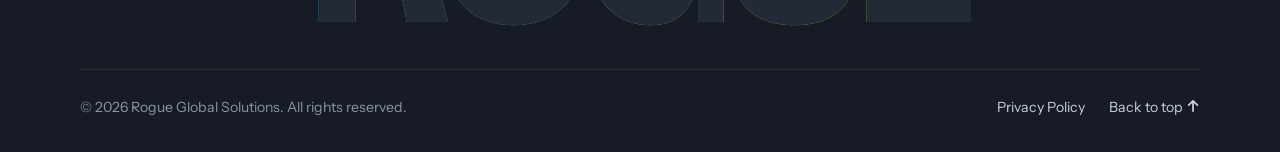
==== commit ee374183: "update" ====
--- a/index.html
+++ b/index.html
@@ -1,25 +1,27 @@
 <!DOCTYPE html>
-<html lang="en">
+<html lang="en" class="no-js">
 <head>
     <meta charset="UTF-8">
     <meta name="viewport" content="width=device-width, initial-scale=1.0">
     
     <link rel="canonical" href="https://rogueglobalsolutions.tech">
     
-    <title>WHY ROGUE GLOBAL SOLUTIONS? - Web, Mobile & Creative Outsourcing</title>
+    <title>Rogue Global Solutions | Filipino Web, Video &amp; Design Talent</title>
     <meta name="description" content="Rogue Global Solutions specializes in Web & Mobile Development, Video Editing, and Graphic Design/UI/UX. World-class Filipino talent for your business.">
     <meta name="keywords" content="outsourcing, Filipino talent, web development, mobile app development, video editing, graphic design, UI/UX design, creative services, remote developers">
     
-    <meta property="og:title" content="WHY ROGUE GLOBAL SOLUTIONS? - Web, Mobile & Creative Outsourcing">
+    <meta property="og:title" content="Rogue Global Solutions | Filipino Web, Video &amp; Design Talent">
     <meta property="og:description" content="Rogue Global Solutions specializes in Web & Mobile Development, Video Editing, and Graphic Design/UI/UX. World-class Filipino talent for your business.">
-    <meta property="og:image" content="https://rogueglobalsolutions.tech/static/images/logo.png">
+    <meta property="og:image" content="https://rogueglobalsolutions.tech/static/images/og-card.png">
+    <meta property="og:image:width" content="1200">
+    <meta property="og:image:height" content="630">
     <meta property="og:url" content="https://rogueglobalsolutions.tech">
     <meta property="og:type" content="website">
     
     <meta name="twitter:card" content="summary_large_image">
-    <meta name="twitter:title" content="Rogue Global Solutions - Web, Mobile & Creative Outsourcing">
+    <meta name="twitter:title" content="Rogue Global Solutions | Filipino Web, Video &amp; Design Talent">
     <meta name="twitter:description" content="100% Filipino Owned. 5+ Years Experience. Specializing in Web/Mobile Dev, Video Editing, and Graphic Design/UI/UX.">
-    <meta name="twitter:image" content="https://rogueglobalsolutions.tech/static/images/logo.png">
+    <meta name="twitter:image" content="https://rogueglobalsolutions.tech/static/images/og-card.png">
     
     <link rel="icon" type="image/png" href="/static/images/logo.png">
     <link rel="shortcut icon" type="image/png" href="/static/images/logo.png">
@@ -72,1072 +74,261 @@
       ]
     }
     </script>
-    
-    <link rel="stylesheet" href="https://cdnjs.cloudflare.com/ajax/libs/font-awesome/6.4.0/css/all.min.css">
-    
-    <style>
-        * {
-            margin: 0;
-            padding: 0;
-            box-sizing: border-box;
-        }
-
-        body {
-            font-family: -apple-system, BlinkMacSystemFont, 'Segoe UI', Roboto, 'Helvetica Neue', Arial, sans-serif;
-            line-height: 1.6;
-            color: #333;
-            overflow-x: hidden;
-        }
-
-        header {
-            background: #1e2430;
-            padding: 1rem 5%;
-            position: sticky;
-            top: 0;
-            z-index: 1000;
-            box-shadow: 0 2px 10px rgba(0,0,0,0.1);
-        }
-
-        nav {
-            display: flex;
-            justify-content: space-between;
-            align-items: center;
-            max-width: 1400px;
-            margin: 0 auto;
-        }
-
-        .logo {
-            font-size: 1.5rem;
-            font-weight: 900;
-            color: #ffffff;
-            letter-spacing: 2px;
-            z-index: 1001;
-        }
-
-        .logo span {
-            color: #1ea7d9;
-            display: block;
-            font-size: 0.6rem;
-            letter-spacing: 4px;
-            font-weight: 600;
-        }
-
-        /* Hamburger Menu */
-        .hamburger {
-            display: none;
-            flex-direction: column;
-            cursor: pointer;
-            gap: 6px;
-            z-index: 1001;
-            padding: 10px;
-            border-radius: 8px;
-            transition: background 0.3s;
-        }
-
-        .hamburger:hover {
-            background: rgba(255, 196, 0, 0.1);
-        }
-
-        .hamburger span {
-            width: 28px;
-            height: 3px;
-            background: #fff;
-            transition: all 0.4s cubic-bezier(0.68, -0.55, 0.265, 1.55);
-            border-radius: 3px;
-            box-shadow: 0 2px 5px rgba(0, 0, 0, 0.2);
-        }
-
-        .hamburger.active span:nth-child(1) {
-            transform: rotate(45deg) translate(9px, 9px);
-            background: #ffc400;
-        }
-
-        .hamburger.active span:nth-child(2) {
-            opacity: 0;
-            transform: translateX(-20px);
-        }
-
-        .hamburger.active span:nth-child(3) {
-            transform: rotate(-45deg) translate(9px, -9px);
-            background: #ffc400;
-        }
-
-        .nav-links {
-            display: flex;
-            gap: 2rem;
-            list-style: none;
-        }
-
-        .nav-links a {
-            color: #fff;
-            text-decoration: none;
-            font-weight: 500;
-            transition: color 0.3s;
-            position: relative;
-        }
-
-        .nav-links a:hover {
-            color: #ffc400;
-        }
-
-        .nav-links a.active {
-            color: #ffc400;
-        }
-
-        .nav-links a.active::after {
-            content: '';
-            position: absolute;
-            bottom: -1.2rem;
-            left: 0;
-            right: 0;
-            height: 3px;
-            background: #ffc400;
-        }
-
-        .cta-buttons {
-            display: flex;
-            gap: 1rem;
-        }
-
-        .btn {
-            padding: 0.7rem 1.5rem;
-            border: none;
-            cursor: pointer;
-            font-weight: 600;
-            transition: all 0.3s;
-            text-decoration: none;
-            display: inline-block;
-            border-radius: 4px;
-        }
-
-        .btn-outline {
-            background: transparent;
-            border: 2px solid #1ea7d9;
-            color: #1ea7d9;
-        }
-
-        .btn-outline:hover {
-            background: #1ea7d9;
-            color: #fff;
-        }
-
-        .btn-primary {
-            background: #ffc400;
-            color: #1e2430;
-            box-shadow: 0 4px 15px rgba(255, 196, 0, 0.3);
-        }
-
-        .btn-primary:hover {
-            background: #ffcd33;
-            transform: translateY(-2px);
-            box-shadow: 0 6px 20px rgba(255, 196, 0, 0.5);
-        }
-
-        .hero {
-            background: #1e2430;
-            color: #fff;
-            padding: 8rem 5% 6rem;
-            text-align: center;
-            position: relative;
-            overflow: hidden;
-        }
-
-        .hero::before {
-            content: '';
-            position: absolute;
-            top: 0;
-            left: 0;
-            right: 0;
-            bottom: 0;
-            background: 
-                radial-gradient(circle at 20% 50%, rgba(30, 167, 217, 0.15) 0%, transparent 50%),
-                radial-gradient(circle at 80% 80%, rgba(255, 196, 0, 0.1) 0%, transparent 50%);
-        }
-
-        .hero::after {
-            content: '';
-            position: absolute;
-            top: 0;
-            left: 0;
-            right: 0;
-            bottom: 0;
-            background: 
-                linear-gradient(45deg, transparent 48%, rgba(30, 167, 217, 0.03) 50%, transparent 52%),
-                linear-gradient(-45deg, transparent 48%, rgba(255, 196, 0, 0.03) 50%, transparent 52%);
-            background-size: 60px 60px;
-        }
-
-        .hero-content {
-            max-width: 900px;
-            margin: 0 auto;
-            position: relative;
-            z-index: 1;
-        }
-
-        .hero h1 {
-            font-size: 3.5rem;
-            margin-bottom: 1.5rem;
-            font-weight: 800;
-            letter-spacing: -1px;
-            text-shadow: 0 2px 20px rgba(0,0,0,0.3);
-        }
-
-        .hero h1::after {
-            content: '';
-            display: block;
-            width: 150px;
-            height: 4px;
-            background: #ffc400;
-            margin: 1rem auto;
-            box-shadow: 0 0 20px rgba(255, 196, 0, 0.5);
-        }
-
-        .hero-buttons {
-            display: flex;
-            gap: 1rem;
-            justify-content: center;
-            flex-wrap: wrap;
-            margin-top: 2rem;
-        }
-
-        .stats {
-            background: #fff;
-            padding: 3rem 5%;
-            box-shadow: 0 10px 40px rgba(0,0,0,0.1);
-            margin-top: -3rem;
-            position: relative;
-            z-index: 10;
-            border-radius: 16px;
-            max-width: 1200px;
-            margin-left: auto;
-            margin-right: auto;
-        }
-
-        .stats-container {
-            display: grid;
-            grid-template-columns: repeat(auto-fit, minmax(200px, 1fr));
-            gap: 3rem;
-            text-align: center;
-        }
-
-        .stat-item {
-            position: relative;
-            padding: 1rem;
-            transition: transform 0.3s;
-        }
-
-        .stat-item:hover {
-            transform: translateY(-5px);
-        }
-
-        .stat-item::after {
-            content: '';
-            position: absolute;
-            bottom: -10px;
-            left: 50%;
-            transform: translateX(-50%);
-            width: 50px;
-            height: 3px;
-            background: #ffc400;
-            opacity: 0;
-            transition: opacity 0.3s;
-        }
-
-        .stat-item:hover::after {
-            opacity: 1;
-        }
-
-        .stat-item h3 {
-            font-size: 3rem;
-            color: #1ea7d9;
-            margin-bottom: 0.5rem;
-            font-weight: 800;
-        }
-
-        .stat-item p {
-            color: #666;
-            font-weight: 600;
-            text-transform: uppercase;
-            letter-spacing: 1px;
-            font-size: 0.9rem;
-        }
-
-        .section {
-            padding: 5rem 5%;
-        }
-
-        .section-alt {
-            background: #f8f9fa;
-        }
-
-        .section-container {
-            max-width: 1200px;
-            margin: 0 auto;
-        }
-
-        .section h2 {
-            font-size: 2.5rem;
-            margin-bottom: 2rem;
-            color: #1e2430;
-            font-weight: 700;
-        }
-
-        .section p {
-            font-size: 1.1rem;
-            line-height: 1.8;
-            color: #555;
-            margin-bottom: 1.5rem;
-        }
-
-        .culture-intro {
-            text-align: center;
-            max-width: 800px;
-            margin: 0 auto 4rem;
-            position: relative;
-        }
-
-        .culture-intro h2 {
-            font-size: 2.5rem;
-            margin-bottom: 1.5rem;
-            position: relative;
-            display: inline-block;
-        }
-
-        .culture-intro h2::after {
-            content: '';
-            position: absolute;
-            bottom: -10px;
-            left: 50%;
-            transform: translateX(-50%);
-            width: 100px;
-            height: 3px;
-            background: #ffc400;
-        }
-
-        .highlight-text {
-            color: #ffc400;
-            font-weight: 800;
-        }
-
-        .two-column {
-            display: grid;
-            grid-template-columns: 1fr 1fr;
-            gap: 4rem;
-            align-items: center;
-            margin-bottom: 4rem;
-        }
-
-        .image-frame {
-            position: relative;
-            z-index: 1;
-        }
-
-        .image-placeholder {
-            width: 100%;
-            height: 400px;
-            background: #e8f4f8;
-            border-radius: 16px;
-            position: relative;
-            overflow: hidden;
-            box-shadow: 0 10px 40px rgba(0,0,0,0.1);
-            border: 3px solid #1ea7d9;
-        }
-
-        .image-placeholder img {
-            width: 100%;
-            height: 100%;
-            object-fit: cover;
-        }
-
-        .image-frame::before,
-        .image-frame::after {
-            content: '';
-            position: absolute;
-            width: 120px;
-            height: 120px;
-            z-index: -1;
-            border-radius: 16px;
-            opacity: 0.2;
-        }
-
-        .image-frame::before {
-            top: -20px;
-            right: -20px;
-            background: #1ea7d9;
-        }
-
-        .image-frame::after {
-            bottom: -20px;
-            left: -20px;
-            background: #ffc400;
-        }
-
-        .feature-cards {
-            display: grid;
-            grid-template-columns: repeat(auto-fit, minmax(320px, 1fr));
-            gap: 2.5rem;
-            margin-top: 3rem;
-        }
-
-        .feature-card {
-            background: #fff;
-            padding: 2.5rem;
-            border-radius: 16px;
-            box-shadow: 0 10px 40px rgba(0,0,0,0.08);
-            transition: all 0.4s cubic-bezier(0.4, 0, 0.2, 1);
-            border: 2px solid transparent;
-            position: relative;
-            overflow: hidden;
-        }
-
-        .feature-card::before {
-            content: '';
-            position: absolute;
-            top: 0;
-            left: 0;
-            right: 0;
-            height: 4px;
-            background: #ffc400;
-            transform: scaleX(0);
-            transition: transform 0.4s;
-        }
-
-        .feature-card:hover::before {
-            transform: scaleX(1);
-        }
-
-        .feature-card:hover {
-            transform: translateY(-12px);
-            box-shadow: 0 20px 60px rgba(30, 167, 217, 0.2);
-            border-color: #1ea7d9;
-        }
-
-        .feature-card-icon {
-            width: 56px;
-            height: 56px;
-            background: linear-gradient(135deg, #1ea7d9, #ffc400);
-            border-radius: 12px;
-            display: flex;
-            align-items: center;
-            justify-content: center;
-            margin-bottom: 1.5rem;
-            box-shadow: 0 4px 15px rgba(30, 167, 217, 0.3);
-        }
-
-        .feature-card-icon i {
-            font-size: 1.6rem;
-            color: #fff;
-        }
-
-        .feature-card h3 {
-            font-size: 1.5rem;
-            margin-bottom: 1rem;
-            color: #1e2430;
-            font-weight: 700;
-        }
-
-        .feature-card p {
-            color: #666;
-            line-height: 1.8;
-        }
-
-        .services-list {
-            display: grid;
-            grid-template-columns: repeat(auto-fit, minmax(280px, 1fr));
-            gap: 1.5rem;
-            margin-top: 2rem;
-        }
-
-        .service-item {
-            display: flex;
-            align-items: center;
-            gap: 1rem;
-            padding: 1.5rem;
-            background: #fff;
-            border-radius: 12px;
-            box-shadow: 0 5px 20px rgba(0,0,0,0.08);
-            transition: all 0.3s;
-            border: 2px solid transparent;
-        }
-
-        .service-item:hover {
-            transform: translateX(8px);
-            box-shadow: 0 8px 30px rgba(255, 196, 0, 0.3);
-            border-color: #ffc400;
-        }
-
-        .service-icon {
-            width: 50px;
-            height: 50px;
-            background: #1ea7d9;
-            border-radius: 12px;
-            display: flex;
-            align-items: center;
-            justify-content: center;
-            color: #fff;
-            font-size: 1.3rem;
-            font-weight: 700;
-            flex-shrink: 0;
-            box-shadow: 0 4px 15px rgba(30, 167, 217, 0.3);
-            transition: all 0.3s;
-        }
-
-        .service-item:hover .service-icon {
-            background: #ffc400;
-            color: #1e2430;
-            transform: rotate(360deg) scale(1.1);
-            box-shadow: 0 6px 20px rgba(255, 196, 0, 0.5);
-        }
-
-        .service-item span {
-            font-weight: 600;
-            color: #333;
-        }
-
-        .cta-section {
-            background: #1e2430;
-            padding: 5rem 5%;
-            text-align: center;
-            color: #fff;
-            position: relative;
-            overflow: hidden;
-        }
-
-        .cta-section::before {
-            content: '';
-            position: absolute;
-            top: 0;
-            left: 0;
-            right: 0;
-            bottom: 0;
-            background: 
-                radial-gradient(circle at 30% 50%, rgba(30, 167, 217, 0.1) 0%, transparent 50%),
-                radial-gradient(circle at 70% 80%, rgba(255, 196, 0, 0.1) 0%, transparent 50%);
-        }
-
-        .cta-content {
-            max-width: 800px;
-            margin: 0 auto;
-            position: relative;
-            z-index: 1;
-        }
-
-        .cta-content h2 {
-            font-size: 2.5rem;
-            margin-bottom: 1.5rem;
-            font-weight: 700;
-        }
-
-        .cta-content p {
-            font-size: 1.2rem;
-            margin-bottom: 2rem;
-            color: #ccc;
-            line-height: 1.8;
-        }
-
-        .cta-buttons-wrap {
-            display: flex;
-            gap: 1rem;
-            justify-content: center;
-            flex-wrap: wrap;
-        }
-
-        .footer {
-            background: #1e2430;
-            color: #fff;
-            padding: 4rem 5% 2rem;
-        }
-
-        .footer-container {
-            max-width: 1200px;
-            margin: 0 auto;
-            display: grid;
-            grid-template-columns: repeat(4, 1fr);
-            gap: 3rem;
-        }
-
-        .footer-section h3 {
-            color: #ffc400;
-            margin-bottom: 1rem;
-            font-size: 1.2rem;
-            font-weight: 700;
-        }
-
-        .footer-section ul {
-            list-style: none;
-        }
-
-        .footer-section ul li {
-            margin-bottom: 0.5rem;
-        }
-
-        .footer-section a {
-            color: #ccc;
-            text-decoration: none;
-            transition: color 0.3s;
-        }
-
-        .footer-section a:hover {
-            color: #ffc400;
-        }
-
-        .footer-bottom {
-            text-align: center;
-            margin-top: 3rem;
-            padding-top: 2rem;
-            border-top: 1px solid rgba(255,255,255,0.1);
-            color: #888;
-        }
-
-        @keyframes float {
-            0%, 100% { transform: translateY(0); }
-            50% { transform: translateY(-10px); }
-        }
-
-        .float-element {
-            animation: float 3s ease-in-out infinite;
-        }
-
-        /* Mobile Responsive */
-        @media (max-width: 768px) {
-            .hamburger {
-                display: flex;
-            }
-
-            .nav-links {
-                position: fixed;
-                right: -100%;
-                top: 0;
-                flex-direction: column;
-                background: linear-gradient(135deg, #1e2430 0%, #2a3142 100%);
-                width: 280px;
-                height: 100vh;
-                text-align: left;
-                transition: right 0.3s ease;
-                box-shadow: -5px 0 30px rgba(0, 0, 0, 0.5);
-                padding: 5rem 0 2rem;
-                gap: 0;
-                overflow-y: auto;
-                backdrop-filter: blur(10px);
-            }
-
-            .nav-links.active {
-                right: 0;
-            }
-
-            .nav-links li {
-                padding: 0;
-                border-bottom: none;
-                margin: 0.5rem 1.5rem;
-            }
-
-            .nav-links a {
-                display: block;
-                padding: 1rem 1.5rem;
-                border-radius: 8px;
-                transition: all 0.3s;
-                border-left: 3px solid transparent;
-            }
-
-            .nav-links a:hover,
-            .nav-links a.active {
-                background: rgba(255, 196, 0, 0.1);
-                border-left-color: #ffc400;
-                transform: translateX(5px);
-            }
-
-            .nav-links a.active::after {
-                display: none;
-            }
-
-            /* Mobile overlay */
-            .nav-links.active::before {
-                content: '';
-                position: fixed;
-                top: 0;
-                left: 0;
-                width: 100vw;
-                height: 100vh;
-                background: rgba(0, 0, 0, 0.6);
-                z-index: -1;
-                animation: fadeIn 0.3s;
-            }
-
-            @keyframes fadeIn {
-                from { opacity: 0; }
-                to { opacity: 1; }
-            }
-
-            .cta-buttons {
-                display: none;
-            }
-
-            .hero h1 {
-                font-size: 2rem;
-                line-height: 1.2;
-            }
-
-            .hero {
-                padding: 5rem 5% 4rem;
-            }
-
-            .two-column {
-                grid-template-columns: 1fr;
-                gap: 2rem;
-            }
-
-            .stats {
-                margin-top: -2rem;
-                padding: 2rem 5%;
-                border-radius: 8px;
-            }
-
-            .stats-container {
-                grid-template-columns: 1fr 1fr;
-                gap: 1.5rem;
-            }
-
-            .stat-item h3 {
-                font-size: 2rem;
-            }
-
-            .stat-item p {
-                font-size: 0.8rem;
-            }
-
-            .section {
-                padding: 3rem 5%;
-            }
-
-            .section h2 {
-                font-size: 1.8rem;
-            }
-
-            .section p {
-                font-size: 1rem;
-            }
-
-            .culture-intro h2 {
-                font-size: 1.8rem;
-            }
-
-            .image-frame::before,
-            .image-frame::after {
-                width: 60px;
-                height: 60px;
-            }
-
-            .image-placeholder {
-                height: 300px;
-            }
-
-            .feature-cards {
-                grid-template-columns: 1fr;
-                gap: 1.5rem;
-            }
-
-            .feature-card {
-                padding: 1.5rem;
-            }
-
-            .services-list {
-                grid-template-columns: 1fr;
-            }
-
-            .service-item {
-                padding: 1rem;
-            }
-
-            .cta-section {
-                padding: 3rem 5%;
-            }
-
-            .cta-content h2 {
-                font-size: 1.8rem;
-            }
-
-            .cta-content p {
-                font-size: 1rem;
-            }
-
-            .hero-buttons,
-            .cta-buttons-wrap {
-                flex-direction: column;
-                width: 100%;
-            }
-
-            .btn {
-                width: 100%;
-                text-align: center;
-            }
-
-            .footer-container {
-                grid-template-columns: 1fr;
-                gap: 2rem;
-            }
-
-            .footer {
-                padding: 3rem 5% 2rem;
-            }
-
-            .logo {
-                font-size: 1.2rem;
-            }
-
-            .logo span {
-                font-size: 0.5rem;
-            }
-        }
-    </style>
+
+    <meta name="theme-color" content="#1e2430">
+    <link rel="preload" href="static/fonts/BricolageGrotesque.woff2" as="font" type="font/woff2" crossorigin>
+    <link rel="stylesheet" href="static/css/site.css">
+    <script>document.documentElement.className = 'js';</script>
+    <script src="static/js/site.js" defer></script>
 </head>
-<body>
-    <header>
-        <nav>
-            <div class="logo">
-                ROGUE
-                <span>GLOBAL SOLUTIONS</span>
-            </div>
-            
-            <div class="hamburger" id="hamburger">
-                <span></span>
-                <span></span>
-                <span></span>
-            </div>
+<body id="top">
+    <svg width="0" height="0" style="position:absolute" aria-hidden="true"><desc>Icons: Font Awesome Free 6.4.0, CC BY 4.0, https://fontawesome.com/license/free</desc><symbol id="i-arrow-right" viewBox="0 0 448 512"><path d="M438.6 278.6c12.5-12.5 12.5-32.8 0-45.3l-160-160c-12.5-12.5-32.8-12.5-45.3 0s-12.5 32.8 0 45.3L338.8 224 32 224c-17.7 0-32 14.3-32 32s14.3 32 32 32l306.7 0L233.4 393.4c-12.5 12.5-12.5 32.8 0 45.3s32.8 12.5 45.3 0l160-160z"/></symbol><symbol id="i-arrow-up" viewBox="0 0 384 512"><path d="M214.6 41.4c-12.5-12.5-32.8-12.5-45.3 0l-160 160c-12.5 12.5-12.5 32.8 0 45.3s32.8 12.5 45.3 0L160 141.2V448c0 17.7 14.3 32 32 32s32-14.3 32-32V141.2L329.4 246.6c12.5 12.5 32.8 12.5 45.3 0s12.5-32.8 0-45.3l-160-160z"/></symbol></svg>
+    <a class="skip-link" href="#main">Skip to content</a>
+    <div class="scroll-progress" aria-hidden="true"></div>
+
+    <header class="site-header" id="siteHeader">
+        <nav class="nav" aria-label="Primary">
+            <a href="index.html" class="logo" aria-label="Rogue Global Solutions home">ROGUE<span>GLOBAL SOLUTIONS</span></a>
 
             <ul class="nav-links" id="navLinks">
-                <li><a href="index.html" class="active">OUR CULTURE</a></li>
+                <li><a href="index.html" class="active" aria-current="page">OUR CULTURE</a></li>
                 <li><a href="pricing.html">PRICING</a></li>
                 <li><a href="services.html">SERVICES</a></li>
                 <li><a href="industries.html">INDUSTRIES</a></li>
                 <li><a href="about.html">ABOUT US</a></li>
+                <li class="mobile-cta"><a href="contact.html">START A CONVERSATION</a></li>
             </ul>
-            
-            <div class="cta-buttons">
-                <a href="https://mail.google.com/mail/?view=cm&fs=1&to=contact.rogueglobalsolutions@gmail.com" target="_blank" class="btn btn-primary">START A CONVERSATION</a>
-            </div>
+
+            <a href="contact.html" class="btn btn-primary nav-cta magnetic">START A CONVERSATION <svg class="icon icon-arrow" aria-hidden="true"><use href="#i-arrow-right"></use></svg></a>
+
+            <button class="hamburger" id="hamburger" type="button" aria-label="Toggle menu" aria-expanded="false" aria-controls="navLinks">
+                <span></span><span></span><span></span>
+            </button>
         </nav>
     </header>
 
-    <section class="hero">
-        <div class="hero-content">
-            <h1>WHY ROGUE GLOBAL SOLUTIONS?</h1>
+    <main id="main">
+        <section class="hero hero--home">
+            <svg class="hero-ring" viewBox="0 0 100 100" aria-hidden="true"><circle class="ring-outer" cx="50" cy="50" r="49.5" pathLength="1"/><circle class="ring-inner" cx="50" cy="50" r="38" pathLength="1"/></svg>
+            <div class="container">
+                <p class="kicker" data-reveal>100% Filipino Owned · Since 2020</p>
+                <h1 data-split>WHY <span class="accent">ROGUE</span> GLOBAL SOLUTIONS?</h1>
+                <div class="hero-foot" data-reveal style="--delay: 600ms">
+                    <p class="hero-lead">World-class Filipino talent for <span class="rotator" data-words="Web &amp; Mobile Development|Video Editing|Graphic Design &amp; UI/UX">Web &amp; Mobile Development</span></p>
+                    <div class="hero-actions">
+                        <a href="contact.html" class="btn btn-primary magnetic">START A CONVERSATION <svg class="icon icon-arrow" aria-hidden="true"><use href="#i-arrow-right"></use></svg></a>
+                        <a href="services.html" class="text-link">Explore services <svg class="icon icon-arrow" aria-hidden="true"><use href="#i-arrow-right"></use></svg></a>
+                    </div>
+                </div>
+            </div>
+        </section>
+
+        <div class="marquee" aria-hidden="true">
+            <div class="marquee-track">
+                <div class="marquee-group">
+                    <span class="marquee-item">Web Development</span>
+                    <span class="marquee-item">Mobile Apps</span>
+                    <span class="marquee-item">Video Editing</span>
+                    <span class="marquee-item">Motion Graphics</span>
+                    <span class="marquee-item">Graphic Design</span>
+                    <span class="marquee-item">UI/UX</span>
+                </div>
+                <div class="marquee-group">
+                    <span class="marquee-item">Web Development</span>
+                    <span class="marquee-item">Mobile Apps</span>
+                    <span class="marquee-item">Video Editing</span>
+                    <span class="marquee-item">Motion Graphics</span>
+                    <span class="marquee-item">Graphic Design</span>
+                    <span class="marquee-item">UI/UX</span>
+                </div>
+            </div>
         </div>
-    </section>
-
-    <section class="stats">
-        <div class="stats-container">
-            <div class="stat-item">
-                <h3>100%</h3>
-                <p>Filipino Owned</p>
-            </div>
-            <div class="stat-item">
-                <h3>5+</h3>
-                <p>Years Experience</p>
-            </div>
-            <div class="stat-item">
-                <h3>3</h3>
-                <p>Core Specializations</p>
-            </div>
-            <div class="stat-item">
-                <h3>100%</h3>
-                <p>Remote Support</p>
-            </div>
-        </div>
-    </section>
-
-    <section class="section">
-        <div class="section-container">
-            <div class="culture-intro">
-                <h2>OUR CULTURE IS WHAT MAKES US <span class="highlight-text">UNIQUE</span></h2>
-                <p>If you're serious about scaling your business with world-class talent, you're in the right place. Rogue Global Solutions makes your growth our priority. We focus on delivering Web & Mobile Development, Video Editing, and Graphic Design/UI/UX so you don't have to. Who we are is really all about you. Instead of wasting time worrying about recruitment and team management, your business will shine as we help you run your operations smoothly in the background.</p>
-            </div>
-
-            <div class="two-column">
+
+        <section class="stats stats--after-marquee" aria-label="Company at a glance">
+            <div class="stats-card" data-reveal="scale">
+                <div class="stat">
+                    <p class="stat-value" data-count="100" data-suffix="%">100%</p>
+                    <p class="stat-label">Filipino Owned</p>
+                </div>
+                <div class="stat">
+                    <p class="stat-value" data-count="5" data-suffix="+">5+</p>
+                    <p class="stat-label">Years Experience</p>
+                </div>
+                <div class="stat">
+                    <p class="stat-value" data-count="3">3</p>
+                    <p class="stat-label">Core Specializations</p>
+                </div>
+                <div class="stat">
+                    <p class="stat-value" data-count="9" data-suffix="+">9+</p>
+                    <p class="stat-label">Industries Served</p>
+                </div>
+            </div>
+        </section>
+
+        <section class="section">
+            <div class="container">
+                <div class="split-layout split-layout--top">
+                    <h2 class="statement" data-reveal="left">Our culture is what makes us <span class="accent">unique.</span></h2>
+                    <div class="prose" data-reveal="right">
+                        <p>If you're serious about scaling your business with world-class talent, you're in the right place. We focus on Web &amp; Mobile Development, Video Editing, and Graphic Design/UI/UX so you don't have to.</p>
+                        <p>Instead of spending your time on recruitment and team management, you can focus on growing your business while we keep things running smoothly in the background.</p>
+                    </div>
+                </div>
+
+                <div class="split-layout split-layout--top">
+                    <h2 class="section-title" data-reveal="left">We are global</h2>
+                    <div class="prose" data-reveal="right">
+                        <p>We were founded to serve international businesses with Filipino excellence. Your developers, video editors, and designers are always just a message away, backed by personable service, a responsive support team, and high talent standards.</p>
+                        <p>From our base in Manila, we've supported companies across multiple continents.</p>
+                    </div>
+                </div>
+            </div>
+        </section>
+
+        <section class="section section-alt">
+            <div class="container">
+                <div class="split-layout split-layout--top">
+                    <div class="sticky-col" data-reveal="left">
+                        <h2 class="section-title">We are trusted by industry leaders</h2>
+                        <p class="lead">We've worked with some of the most recognizable brands worldwide. Through fair pricing, strict quality control, and dependable support, we've built lasting partnerships across technology, e-commerce, media production, and digital marketing.</p>
+                    </div>
+                    <ol class="rows" data-stagger>
+                        <li class="row">
+                            <span class="row-num">01</span>
+                            <div>
+                                <h3>Excellence in service</h3>
+                                <p>High standards in recruitment, training, and performance monitoring, so your team delivers exceptional results consistently.</p>
+                            </div>
+                        </li>
+                        <li class="row">
+                            <span class="row-num">02</span>
+                            <div>
+                                <h3>Innovation driven</h3>
+                                <p>We keep up with industry trends and use modern tools and workflows to give your business a competitive edge.</p>
+                            </div>
+                        </li>
+                        <li class="row">
+                            <span class="row-num">03</span>
+                            <div>
+                                <h3>Reliable partnership</h3>
+                                <p>Transparent communication, dependable delivery, and a long-term commitment to your success.</p>
+                            </div>
+                        </li>
+                    </ol>
+                </div>
+            </div>
+        </section>
+
+        <section class="section">
+            <div class="container">
+                <div class="section-head section-head--split" data-reveal>
+                    <h2 class="section-title">The services businesses actually need</h2>
+                    <p class="lead">Not the newest shiny thing, but focused, high-impact creative and technical services at predictable costs. Scale with confidence, without the overhead of in-house hiring.</p>
+                </div>
+
+                <div class="rows" data-stagger>
+                    <a href="services.html#web" class="row row--link">
+                        <span class="row-num">01</span>
+                        <div>
+                            <h3>Web &amp; mobile development</h3>
+                            <ul class="roles"><li>Web Development Teams</li><li>Mobile App Developers</li></ul>
+                        </div>
+                        <span class="row-arrow"><svg class="icon" aria-hidden="true"><use href="#i-arrow-right"></use></svg></span>
+                    </a>
+                    <a href="services.html#video" class="row row--link">
+                        <span class="row-num">02</span>
+                        <div>
+                            <h3>Video editing</h3>
+                            <ul class="roles"><li>Video Editing Teams</li><li>Motion Graphics Designers</li></ul>
+                        </div>
+                        <span class="row-arrow"><svg class="icon" aria-hidden="true"><use href="#i-arrow-right"></use></svg></span>
+                    </a>
+                    <a href="services.html#design" class="row row--link">
+                        <span class="row-num">03</span>
+                        <div>
+                            <h3>Graphic design &amp; UI/UX</h3>
+                            <ul class="roles"><li>Graphic Designers</li><li>UI/UX Designers</li></ul>
+                        </div>
+                        <span class="row-arrow"><svg class="icon" aria-hidden="true"><use href="#i-arrow-right"></use></svg></span>
+                    </a>
+                </div>
+            </div>
+        </section>
+
+        <section class="section section-alt">
+            <div class="container">
+                <div class="split-layout split-layout--top">
+                    <h2 class="statement" data-reveal="left">Why our services <span class="accent">matter.</span></h2>
+                    <div class="prose" data-reveal="right">
+                        <p>Combined with proper management, these services greatly reduce the risk of talent gaps in your business. Whether you need a full development team, a video editor for your content pipeline, or a designer to elevate your brand, we have you covered.</p>
+                        <p>Our talent is carefully vetted, continuously trained, and supported by dedicated project managers who fit right into your existing workflows.</p>
+                    </div>
+                </div>
+            </div>
+        </section>
+
+        <section class="cta-band">
+            <div class="container">
+                <h2 data-split>Ready to build your team?</h2>
+                <div data-reveal>
+                    <p>Tell us what you need, and we'll put together a solution that fits your business and your budget.</p>
+                    <div class="hero-actions">
+                        <a href="contact.html" class="btn btn-dark magnetic">START A CONVERSATION <svg class="icon icon-arrow" aria-hidden="true"><use href="#i-arrow-right"></use></svg></a>
+                        <a href="pricing.html" class="text-link">View pricing <svg class="icon icon-arrow" aria-hidden="true"><use href="#i-arrow-right"></use></svg></a>
+                    </div>
+                </div>
+            </div>
+        </section>
+
+    </main>
+
+    <footer class="footer">
+        <div class="container">
+            <div class="footer-grid" data-stagger>
+                <div class="footer-brand">
+                    <a href="index.html" class="logo" aria-label="Rogue Global Solutions home">ROGUE<span>GLOBAL SOLUTIONS</span></a>
+                    <p>Creative &amp; Tech Manpower Outsourcing</p>
+                    <small>Global Headquarters · Manila, Philippines</small>
+                </div>
                 <div>
-                    <h2>WE ARE GLOBAL</h2>
-                    <p>Rogue Global Solutions was founded to serve international businesses with Filipino excellence. This means that your developers, video editors, and designers are all just a message away. Rogue Global Solutions offers personable service, a responsive support team, and industry-leading talent standards. Just because Rogue Global Solutions is based globally, we have successfully supported companies across multiple continents!</p>
-                </div>
-                <div class="image-frame float-element">
-                    <div class="image-placeholder">
-                        <img src="https://images.pexels.com/photos/3184429/pexels-photo-3184429.jpeg" alt="Global Team">
-                    </div>
-                </div>
-            </div>
-        </div>
-    </section>
-
-    <section class="section section-alt">
-        <div class="section-container">
-            <div class="two-column" style="direction: rtl;">
-                <div class="image-frame float-element">
-                    <div class="image-placeholder">
-                        <img src="https://images.pexels.com/photos/4427430/pexels-photo-4427430.jpeg" alt="Trusted Partners">
-                    </div>
-                </div>
-                <div style="direction: ltr;">
-                    <h2>WE ARE TRUSTED BY INDUSTRY LEADERS</h2>
-                    <p>Rogue Global Solutions has worked with some of the most recognizable brands worldwide. By providing fair pricing, industry-leading quality control, and unmatched support, Rogue Global Solutions has proudly built lasting partnerships with clients across diverse industries including technology, e-commerce, media production, and digital marketing.</p>
-                </div>
-            </div>
-
-            <div class="feature-cards">
-                <div class="feature-card">
-                    <div class="feature-card-icon">
-                        <i class="fas fa-medal"></i>
-                    </div>
-                    <h3>Excellence in Service</h3>
-                    <p>We maintain the highest standards in talent recruitment, training, and performance monitoring to ensure your team delivers exceptional results consistently.</p>
-                </div>
-                <div class="feature-card">
-                    <div class="feature-card-icon">
-                        <i class="fas fa-lightbulb"></i>
-                    </div>
-                    <h3>Innovation Driven</h3>
-                    <p>We stay ahead of industry trends and implement cutting-edge tools and workflows to give your business a competitive advantage.</p>
-                </div>
-                <div class="feature-card">
-                    <div class="feature-card-icon">
-                        <i class="fas fa-handshake"></i>
-                    </div>
-                    <h3>Reliable Partnership</h3>
-                    <p>Count on us for transparent communication, dependable delivery, and long-term commitment to your business success.</p>
-                </div>
-            </div>
-        </div>
-    </section>
-
-    <section class="section">
-        <div class="section-container">
-            <h2 style="text-align: center; margin-bottom: 1rem;">WE PROVIDE THE SERVICES THAT BUSINESSES NEED</h2>
-            <p style="text-align: center; max-width: 800px; margin: 0 auto 3rem;">Business owners want to make sure that they are receiving the services they need, not just the "newest shiny thing". Rogue Global Solutions provides focused, high-impact creative and technical services at predictable costs, allowing business owners to scale confidently without the overhead of in-house hiring.</p>
-            
-            <div class="services-list">
-                <div class="service-item">
-                    <div class="service-icon">✓</div>
-                    <span>Web Development Teams</span>
-                </div>
-                <div class="service-item">
-                    <div class="service-icon">✓</div>
-                    <span>Mobile App Developers</span>
-                </div>
-                <div class="service-item">
-                    <div class="service-icon">✓</div>
-                    <span>Video Editing Teams</span>
-                </div>
-                <div class="service-item">
-                    <div class="service-icon">✓</div>
-                    <span>Motion Graphics Designers</span>
-                </div>
-                <div class="service-item">
-                    <div class="service-icon">✓</div>
-                    <span>Graphic Designers</span>
-                </div>
-                <div class="service-item">
-                    <div class="service-icon">✓</div>
-                    <span>UI/UX Designers</span>
-                </div>
-            </div>
-        </div>
-    </section>
-
-    <section class="section section-alt">
-        <div class="section-container">
-            <div class="two-column">
-                <div class="image-frame float-element">
-                    <div class="image-placeholder">
-                        <img src="https://images.pexels.com/photos/3184465/pexels-photo-3184465.jpeg" alt="Business Growth">
-                    </div>
+                    <h3>OUR SERVICES</h3>
+                    <ul>
+                        <li><a href="services.html#web">Web Development</a></li>
+                        <li><a href="services.html#web">Mobile App Development</a></li>
+                        <li><a href="services.html#video">Video Editing</a></li>
+                        <li><a href="services.html#design">Graphic Design &amp; UI/UX</a></li>
+                    </ul>
                 </div>
                 <div>
-                    <h2>WHY DO OUR SERVICES MATTER TO BUSINESSES?</h2>
-                    <p>The combination of these services, combined with proper management, helps drastically reduce the risk of talent gaps in your business. Whether you need a full development team, a video editor for your content pipeline, or a designer to elevate your brand — we have you covered.</p>
-                    <p>Our talent pool is carefully vetted, continuously trained, and supported by dedicated project managers who ensure seamless integration with your existing workflows and business objectives.</p>
-                </div>
-            </div>
-        </div>
-    </section>
-
-    <section class="cta-section">
-        <div class="cta-content">
-            <h2>READY TO BUILD YOUR TEAM?</h2>
-            <p>Let's discuss how our world-class Filipino talent can help scale your business. Our team is ready to respond and create a customized solution for your needs.</p>
-            <div class="cta-buttons-wrap">
-                <a href="pricing.html" class="btn btn-outline">VIEW PRICING</a>
-            </div>
-        </div>
-    </section>
-
-    <footer class="footer">
-        <div class="footer-container">
-            <div class="footer-section">
-                <h3>ROGUE GLOBAL SOLUTIONS</h3>
-                <p style="color: #ccc; margin-bottom: 1rem;">Creative & Tech Manpower Outsourcing</p>
-                <p style="color: #888; font-size: 0.9rem;">Global Headquarters</p>
-            </div>
-            <div class="footer-section">
-                <h3>OUR SERVICES</h3>
-                <ul>
-                    <li><a href="services.html">Web Development</a></li>
-                    <li><a href="services.html">Mobile App Development</a></li>
-                    <li><a href="services.html">Video Editing</a></li>
-                    <li><a href="services.html">Graphic Design & UI/UX</a></li>
-                </ul>
-            </div>
-            <div class="footer-section">
-                <h3>COMPANY</h3>
-                <ul>
-                    <li><a href="index.html">Our Culture</a></li>
-                    <li><a href="pricing.html">Pricing</a></li>
-                    <li><a href="#contact">Start a Conversation</a></li>
-                </ul>
-            </div>
-            <div class="footer-section">
-                <h3>AREAS WE SERVICE</h3>
-                <ul>
-                    <li><a href="#">North America</a></li>
-                    <li><a href="#">Europe</a></li>
-                    <li><a href="#">Asia Pacific</a></li>
-                    <li><a href="#">Global Support</a></li>
-                </ul>
-            </div>
-        </div>
-        <div class="footer-bottom">
-            <p>Rogue Global Solutions © 2026 All Rights reserved. | Privacy Policy | Terms | Payments</p>
+                    <h3>COMPANY</h3>
+                    <ul>
+                        <li><a href="index.html">Our Culture</a></li>
+                        <li><a href="pricing.html">Pricing</a></li>
+                        <li><a href="about.html">About Us</a></li>
+                        <li><a href="contact.html">Start a Conversation</a></li>
+                    </ul>
+                </div>
+                    <div>
+                        <h3>AREAS WE SERVE</h3>
+                        <ul>
+                            <li>North America</li>
+                            <li>Europe</li>
+                            <li>Asia Pacific</li>
+                            <li>Global Support</li>
+                        </ul>
+                    </div>
+            </div>
+
+            <div class="footer-wordmark" aria-hidden="true">ROGUE</div>
+
+            <div class="footer-bottom">
+                <p>© 2026 Rogue Global Solutions. All rights reserved.</p>
+                <nav aria-label="Legal">
+                    <a href="privacy.html">Privacy Policy</a>
+                    <a href="#top">Back to top <svg class="icon" aria-hidden="true"><use href="#i-arrow-up"></use></svg></a>
+                </nav>
+            </div>
         </div>
     </footer>
-
-    <script>
-        const hamburger = document.getElementById('hamburger');
-        const navLinks = document.getElementById('navLinks');
-        const body = document.body;
-
-        hamburger.addEventListener('click', (e) => {
-            e.stopPropagation();
-            hamburger.classList.toggle('active');
-            navLinks.classList.toggle('active');
-            
-            if (navLinks.classList.contains('active')) {
-                body.style.overflow = 'hidden';
-            } else {
-                body.style.overflow = '';
-            }
-        });
-
-        document.querySelectorAll('.nav-links a').forEach(link => {
-            link.addEventListener('click', () => {
-                hamburger.classList.remove('active');
-                navLinks.classList.remove('active');
-                body.style.overflow = '';
-            });
-        });
-
-        navLinks.addEventListener('click', (e) => {
-            if (e.target === navLinks) {
-                hamburger.classList.remove('active');
-                navLinks.classList.remove('active');
-                body.style.overflow = '';
-            }
-        });
-    </script>
 </body>
-</html>+</html>
--- a/static/css/site.css
+++ b/static/css/site.css
@@ -0,0 +1,2257 @@
+:root {
+    --navy: #1e2430;
+    --navy-2: #2a3142;
+    --navy-deep: #161b25;
+    --cyan: #1ea7d9;
+    --cyan-soft: #44bbe5;
+    --cyan-ink: #137aa1;
+    --gold: #ffc400;
+    --gold-soft: #ffcd33;
+    --gold-ink: #8a6a00;
+    --paper: #ffffff;
+    --mist: #f8f9fa;
+    --line: #e6e9ee;
+    --text: #333;
+    --muted: #5b6270;
+    --on-dark: #c9d1dc;
+    --on-dark-muted: #8b95a5;
+
+    --font-display: 'Bricolage Grotesque', system-ui, sans-serif;
+    --font-body: 'Instrument Sans', system-ui, -apple-system, 'Segoe UI', sans-serif;
+    --font-mono: ui-monospace, 'Cascadia Code', 'SF Mono', Consolas, monospace;
+
+    --radius-sm: 10px;
+    --radius: 18px;
+    --radius-lg: 28px;
+    --gutter: clamp(1rem, 4vw, 2.5rem);
+    --container: 1200px;
+    --header-h: 76px;
+
+    --ease-out: cubic-bezier(0.16, 1, 0.3, 1);
+
+    --shadow-sm: 0 2px 8px rgba(30, 36, 48, 0.06);
+    --shadow: 0 12px 40px -12px rgba(30, 36, 48, 0.18);
+    --shadow-lg: 0 30px 80px -20px rgba(30, 36, 48, 0.28);
+}
+
+@font-face {
+    font-family: 'Bricolage Grotesque';
+    font-style: normal;
+    font-weight: 600 800;
+    font-display: swap;
+    src: url(../fonts/BricolageGrotesque.woff2) format('woff2');
+}
+
+@font-face {
+    font-family: 'Instrument Sans';
+    font-style: normal;
+    font-weight: 400 700;
+    font-display: swap;
+    src: url(../fonts/InstrumentSans.woff2) format('woff2');
+}
+
+*,
+*::before,
+*::after {
+    margin: 0;
+    padding: 0;
+    box-sizing: border-box;
+}
+
+html {
+    scroll-behavior: smooth;
+    -webkit-text-size-adjust: 100%;
+}
+
+body {
+    font-family: var(--font-body);
+    font-size: 1.0625rem;
+    line-height: 1.7;
+    color: var(--text);
+    background: var(--paper);
+    overflow-x: hidden;
+    -webkit-font-smoothing: antialiased;
+    text-rendering: optimizeLegibility;
+}
+
+main {
+    overflow-x: clip;
+}
+
+img {
+    display: block;
+    max-width: 100%;
+}
+
+a {
+    color: inherit;
+}
+
+::selection {
+    background: var(--gold);
+    color: var(--navy);
+}
+
+:focus-visible {
+    outline: 2px solid var(--gold);
+    outline-offset: 3px;
+    border-radius: 4px;
+}
+
+h1, h2, h3, h4 {
+    font-family: var(--font-display);
+    color: var(--navy);
+    line-height: 1.1;
+    letter-spacing: -0.02em;
+    font-weight: 800;
+}
+
+.icon {
+    display: inline-block;
+    width: 1em;
+    height: 1em;
+    fill: currentColor;
+    vertical-align: -0.125em;
+    flex-shrink: 0;
+}
+
+.container {
+    width: 100%;
+    max-width: var(--container);
+    margin: 0 auto;
+    padding: 0 var(--gutter);
+}
+
+.skip-link {
+    position: absolute;
+    left: 1rem;
+    top: -100px;
+    z-index: 2000;
+    background: var(--gold);
+    color: var(--navy);
+    padding: 0.6rem 1rem;
+    border-radius: var(--radius-sm);
+    font-weight: 700;
+    text-decoration: none;
+}
+
+.skip-link:focus {
+    top: 1rem;
+}
+
+.scroll-progress {
+    position: fixed;
+    inset: 0 0 auto 0;
+    height: 3px;
+    z-index: 1100;
+    background: linear-gradient(90deg, var(--cyan), var(--gold));
+    transform-origin: 0 50%;
+    transform: scaleX(var(--progress, 0));
+    pointer-events: none;
+}
+
+.site-header {
+    position: fixed;
+    inset: 0 0 auto 0;
+    z-index: 1000;
+    padding: 0.9rem var(--gutter);
+    transition: padding 0.4s var(--ease-out);
+}
+
+.nav {
+    max-width: 1320px;
+    margin: 0 auto;
+    display: flex;
+    align-items: center;
+    justify-content: space-between;
+    gap: 1.5rem;
+    padding: 0.65rem 0.65rem 0.65rem 1.4rem;
+    border-radius: 999px;
+    border: 1px solid transparent;
+    transition: background 0.4s, border-color 0.4s, box-shadow 0.4s;
+}
+
+.site-header.is-scrolled {
+    padding-top: 0.6rem;
+}
+
+.site-header.is-scrolled .nav {
+    background: rgba(30, 36, 48, 0.8);
+    border-color: rgba(255, 255, 255, 0.08);
+    box-shadow: 0 20px 50px -20px rgba(0, 0, 0, 0.5);
+    backdrop-filter: blur(18px) saturate(1.4);
+    -webkit-backdrop-filter: blur(18px) saturate(1.4);
+}
+
+.logo {
+    font-family: var(--font-display);
+    font-size: 1.45rem;
+    font-weight: 800;
+    color: #fff;
+    letter-spacing: 0.08em;
+    line-height: 1;
+    text-decoration: none;
+    z-index: 1002;
+    display: inline-flex;
+    flex-direction: column;
+    gap: 4px;
+}
+
+.logo span {
+    font-family: var(--font-body);
+    color: var(--cyan);
+    font-size: 0.55rem;
+    letter-spacing: 0.38em;
+    font-weight: 600;
+}
+
+.nav-links {
+    display: flex;
+    gap: 0.25rem;
+    list-style: none;
+}
+
+.nav-links a {
+    position: relative;
+    display: block;
+    padding: 0.55rem 1rem;
+    color: rgba(255, 255, 255, 0.82);
+    text-decoration: none;
+    font-size: 0.82rem;
+    font-weight: 600;
+    letter-spacing: 0.08em;
+    border-radius: 999px;
+    transition: color 0.3s, background 0.3s;
+}
+
+.nav-links a:hover {
+    color: #fff;
+    background: rgba(255, 255, 255, 0.07);
+}
+
+.nav-links a.active {
+    color: var(--gold);
+}
+
+.nav-links a.active::after {
+    content: '';
+    position: absolute;
+    left: 50%;
+    bottom: 2px;
+    width: 5px;
+    height: 5px;
+    border-radius: 50%;
+    background: var(--gold);
+    transform: translateX(-50%);
+}
+
+.nav-cta {
+    padding: 0.7rem 1.25rem;
+    font-size: 0.8rem;
+}
+
+.hamburger {
+    display: none;
+    position: relative;
+    z-index: 1002;
+    width: 46px;
+    height: 46px;
+    border: 1px solid rgba(255, 255, 255, 0.14);
+    border-radius: 50%;
+    background: rgba(255, 255, 255, 0.04);
+    cursor: pointer;
+}
+
+.hamburger span {
+    position: absolute;
+    left: 13px;
+    width: 18px;
+    height: 2px;
+    border-radius: 2px;
+    background: #fff;
+    transition: transform 0.45s var(--ease-out), opacity 0.3s, background 0.3s, top 0.45s var(--ease-out);
+}
+
+.hamburger span:nth-child(1) { top: 16px; }
+.hamburger span:nth-child(2) { top: 22px; width: 12px; }
+.hamburger span:nth-child(3) { top: 28px; }
+
+.hamburger.active span { background: var(--gold); }
+.hamburger.active span:nth-child(1) { top: 22px; transform: rotate(45deg); }
+.hamburger.active span:nth-child(2) { opacity: 0; transform: translateX(-8px); }
+.hamburger.active span:nth-child(3) { top: 22px; transform: rotate(-45deg); }
+
+.btn {
+    --btn-y: 0px;
+    position: relative;
+    display: inline-flex;
+    align-items: center;
+    justify-content: center;
+    gap: 0.6rem;
+    padding: 0.95rem 1.7rem;
+    border: 0;
+    border-radius: 999px;
+    font-family: var(--font-body);
+    font-size: 0.88rem;
+    font-weight: 700;
+    letter-spacing: 0.06em;
+    text-decoration: none;
+    text-transform: uppercase;
+    cursor: pointer;
+    overflow: hidden;
+    isolation: isolate;
+    transform: translate(var(--mag-x, 0), calc(var(--mag-y, 0px) + var(--btn-y)));
+    transition: transform 0.35s var(--ease-out), box-shadow 0.35s, background 0.35s, color 0.35s;
+}
+
+.btn .icon,
+.text-link .icon {
+    font-size: 0.9em;
+    transition: transform 0.35s var(--ease-out);
+}
+
+.btn:hover .icon-arrow,
+.text-link:hover .icon-arrow {
+    transform: translateX(4px);
+}
+
+.btn-primary {
+    background: var(--gold);
+    color: var(--navy);
+    box-shadow: 0 10px 30px -10px rgba(255, 196, 0, 0.55);
+}
+
+.btn-primary::before {
+    content: '';
+    position: absolute;
+    inset: 0;
+    z-index: -1;
+    background: linear-gradient(110deg, transparent 30%, rgba(255, 255, 255, 0.65) 50%, transparent 70%);
+    transform: translateX(-120%);
+    transition: transform 0.8s var(--ease-out);
+}
+
+.btn-primary:hover {
+    --btn-y: -2px;
+    background: var(--gold-soft);
+    box-shadow: 0 16px 40px -10px rgba(255, 196, 0, 0.7);
+}
+
+.btn-primary:hover::before {
+    transform: translateX(120%);
+}
+
+.btn[disabled] {
+    opacity: 0.6;
+    cursor: progress;
+}
+
+.text-link {
+    display: inline-flex;
+    align-items: center;
+    gap: 0.5rem;
+    padding: 0.95rem 0.5rem;
+    color: #fff;
+    font-size: 0.88rem;
+    font-weight: 700;
+    letter-spacing: 0.06em;
+    text-transform: uppercase;
+    text-decoration: none;
+    background: linear-gradient(currentColor, currentColor) no-repeat 0.5rem calc(100% - 0.7rem) / 0 1px;
+    transition: background-size 0.4s var(--ease-out), color 0.3s;
+}
+
+.text-link:hover {
+    color: var(--gold);
+    background-size: calc(100% - 1rem) 1px;
+}
+
+.text-link--dark {
+    color: var(--navy);
+}
+
+.accent {
+    color: var(--gold);
+}
+
+.highlight {
+    color: var(--navy);
+    font-weight: 700;
+    background-image: linear-gradient(transparent 62%, rgba(255, 196, 0, 0.55) 62%);
+    background-repeat: no-repeat;
+    background-size: 0% 100%;
+    transition: background-size 1s var(--ease-out) 0.3s;
+}
+
+.is-visible .highlight,
+.no-js .highlight {
+    background-size: 100% 100%;
+}
+
+.section-title {
+    font-size: clamp(2rem, 4.2vw, 3.1rem);
+    margin-bottom: 1.25rem;
+}
+
+.lead {
+    font-size: 1.125rem;
+    color: var(--muted);
+}
+
+.section-head {
+    max-width: 720px;
+    margin-bottom: 3.5rem;
+}
+
+.section-head--center {
+    margin-left: auto;
+    margin-right: auto;
+    text-align: center;
+}
+
+.section-head--split {
+    max-width: none;
+    display: grid;
+    grid-template-columns: 1fr 1fr;
+    gap: 1.5rem clamp(2rem, 6vw, 5rem);
+    align-items: end;
+}
+
+.section-head--split .section-title {
+    margin-bottom: 0;
+}
+
+.hero {
+    position: relative;
+    overflow: hidden;
+    isolation: isolate;
+    background: var(--navy);
+    color: #fff;
+    padding: calc(var(--header-h) + 5.5rem) 0 6rem;
+}
+
+.hero--home {
+    min-height: 100svh;
+    display: flex;
+    align-items: center;
+    padding-bottom: 9rem;
+}
+
+.hero--stats {
+    padding-bottom: 9rem;
+}
+
+.hero--home > .container {
+    width: 100%;
+}
+
+.hero-grid {
+    display: grid;
+    grid-template-columns: 1.35fr 1fr;
+    gap: 2rem clamp(2rem, 6vw, 5rem);
+    align-items: end;
+}
+
+.kicker {
+    display: flex;
+    align-items: center;
+    gap: 0.75rem;
+    margin-bottom: 1.5rem;
+    font-size: 0.78rem;
+    font-weight: 700;
+    letter-spacing: 0.2em;
+    text-transform: uppercase;
+    color: var(--on-dark);
+}
+
+.kicker::before {
+    content: '';
+    width: 10px;
+    height: 10px;
+    background: var(--gold);
+}
+
+.hero h1 {
+    color: #fff;
+    font-size: clamp(2.6rem, 6.4vw, 5.6rem);
+    line-height: 0.98;
+    letter-spacing: -0.04em;
+}
+
+.hero--home h1 {
+    font-size: clamp(3rem, 9vw, 8.25rem);
+    max-width: 11ch;
+}
+
+.hero-lead {
+    max-width: 34rem;
+    font-size: clamp(1.05rem, 1.5vw, 1.2rem);
+    color: var(--on-dark);
+}
+
+.hero h1 + .hero-lead {
+    margin-top: 1.5rem;
+}
+
+.hero-foot {
+    display: flex;
+    flex-wrap: wrap;
+    justify-content: space-between;
+    align-items: flex-end;
+    gap: 2rem;
+    margin-top: 3rem;
+    padding-top: 2rem;
+    border-top: 1px solid rgba(255, 255, 255, 0.12);
+}
+
+.rotator {
+    display: inline-block;
+    color: var(--gold);
+    font-weight: 700;
+    white-space: nowrap;
+}
+
+.rotator::after {
+    content: '';
+    display: inline-block;
+    width: 2px;
+    height: 1.05em;
+    margin-left: 3px;
+    vertical-align: -0.15em;
+    background: var(--gold);
+    animation: caret 1s steps(1) infinite;
+}
+
+@keyframes caret {
+    50% { opacity: 0; }
+}
+
+.hero-actions {
+    display: flex;
+    flex-wrap: wrap;
+    gap: 0.6rem 1.2rem;
+    align-items: center;
+}
+
+.hero-ring {
+    position: absolute;
+    z-index: -1;
+    top: 50%;
+    right: -14vw;
+    width: min(66vw, 860px);
+    aspect-ratio: 1;
+    transform: translateY(-50%);
+    pointer-events: none;
+}
+
+.hero-ring circle {
+    fill: none;
+    stroke-width: 0.15;
+    stroke-dasharray: 1;
+    stroke-dashoffset: 1;
+    animation: ring-draw 2.6s var(--ease-out) 0.3s forwards;
+}
+
+.hero-ring .ring-outer {
+    stroke: rgba(30, 167, 217, 0.4);
+}
+
+.hero-ring .ring-inner {
+    stroke: rgba(255, 196, 0, 0.45);
+    animation-delay: 0.8s;
+}
+
+@keyframes ring-draw {
+    to { stroke-dashoffset: 0; }
+}
+
+.hero-index {
+    list-style: none;
+    border-top: 1px solid rgba(255, 255, 255, 0.12);
+}
+
+.hero-index a {
+    display: flex;
+    align-items: baseline;
+    gap: 1rem;
+    padding: 0.95rem 0;
+    border-bottom: 1px solid rgba(255, 255, 255, 0.12);
+    color: #fff;
+    font-family: var(--font-display);
+    font-size: 1.2rem;
+    font-weight: 800;
+    text-decoration: none;
+    transition: color 0.3s, padding 0.4s var(--ease-out);
+}
+
+.hero-index a span {
+    font-family: var(--font-body);
+    font-size: 0.8rem;
+    color: var(--gold);
+}
+
+.hero-index a:hover {
+    color: var(--gold);
+    padding-left: 0.5rem;
+}
+
+.hero-year {
+    font-family: var(--font-display);
+    font-size: clamp(5rem, 13vw, 10rem);
+    font-weight: 800;
+    line-height: 0.85;
+    letter-spacing: -0.05em;
+    color: transparent;
+    -webkit-text-stroke: 1.5px rgba(255, 196, 0, 0.6);
+    text-align: right;
+}
+
+.hero-year small {
+    display: block;
+    margin-bottom: 0.75rem;
+    font-family: var(--font-body);
+    font-size: 0.78rem;
+    font-weight: 700;
+    letter-spacing: 0.2em;
+    text-transform: uppercase;
+    color: var(--on-dark);
+    -webkit-text-stroke: 0;
+}
+
+.word {
+    display: inline-block;
+    overflow: hidden;
+    vertical-align: top;
+    padding-bottom: 0.08em;
+    margin-bottom: -0.08em;
+}
+
+.word > span {
+    display: inline-block;
+}
+
+.js .split .word > span {
+    transform: translateY(110%) rotate(6deg);
+    opacity: 0;
+    transition: transform 1s var(--ease-out), opacity 0.6s;
+    transition-delay: calc(var(--wi) * 70ms + 150ms);
+}
+
+.js .split.is-visible .word > span {
+    transform: none;
+    opacity: 1;
+}
+
+.marquee {
+    position: relative;
+    z-index: 2;
+    overflow: hidden;
+    background: var(--gold);
+    color: var(--navy);
+    padding: 1.1rem 0;
+    transform: rotate(-1.5deg);
+    margin: -2.4rem -2% 0;
+    box-shadow: 0 20px 50px -20px rgba(30, 36, 48, 0.5);
+}
+
+.marquee-track {
+    display: flex;
+    width: max-content;
+    animation: marquee 38s linear infinite;
+}
+
+.marquee:hover .marquee-track {
+    animation-play-state: paused;
+}
+
+.marquee-group {
+    display: flex;
+    align-items: center;
+    flex-shrink: 0;
+}
+
+.marquee-item {
+    display: inline-flex;
+    align-items: center;
+    gap: 2rem;
+    padding-right: 2rem;
+    font-family: var(--font-display);
+    font-size: clamp(1.1rem, 2vw, 1.5rem);
+    font-weight: 800;
+    text-transform: uppercase;
+    white-space: nowrap;
+}
+
+.marquee-item::after {
+    content: '\2726';
+    font-size: 0.8em;
+    opacity: 0.6;
+}
+
+@keyframes marquee {
+    to { transform: translateX(-50%); }
+}
+
+.stats {
+    position: relative;
+    z-index: 3;
+    max-width: var(--container);
+    margin: -4.5rem auto 0;
+    padding: 0 var(--gutter);
+}
+
+.stats--after-marquee {
+    margin-top: 4rem;
+}
+
+.stats-card {
+    display: grid;
+    grid-template-columns: repeat(4, 1fr);
+    background: var(--paper);
+    border: 1px solid var(--line);
+    border-radius: var(--radius-lg);
+    box-shadow: var(--shadow-lg);
+    overflow: hidden;
+}
+
+.stat {
+    position: relative;
+    padding: 2.2rem 1.5rem;
+    text-align: center;
+}
+
+.stat + .stat::before {
+    content: '';
+    position: absolute;
+    left: 0;
+    top: 25%;
+    bottom: 25%;
+    width: 1px;
+    background: var(--line);
+}
+
+.stat-value {
+    font-family: var(--font-display);
+    font-size: clamp(2.2rem, 4vw, 3.2rem);
+    font-weight: 800;
+    line-height: 1;
+    letter-spacing: -0.03em;
+    margin-bottom: 0.6rem;
+    color: var(--cyan-ink);
+    font-variant-numeric: tabular-nums;
+}
+
+.stat-label {
+    font-size: 0.78rem;
+    font-weight: 700;
+    letter-spacing: 0.14em;
+    text-transform: uppercase;
+    color: var(--muted);
+}
+
+.stats-band {
+    position: relative;
+    overflow: hidden;
+    isolation: isolate;
+    background: var(--navy);
+    padding: 5rem var(--gutter);
+}
+
+.stats-band .stats-card {
+    max-width: var(--container);
+    margin: 0 auto;
+    background: rgba(255, 255, 255, 0.04);
+    border-color: rgba(255, 255, 255, 0.1);
+    box-shadow: none;
+}
+
+.stats-band .stat + .stat::before {
+    background: rgba(255, 255, 255, 0.1);
+}
+
+.stats-band .stat-value {
+    color: var(--gold);
+}
+
+.stats-band .stat-label {
+    color: var(--on-dark);
+}
+
+.section {
+    position: relative;
+    padding: clamp(4.5rem, 9vw, 8rem) 0;
+}
+
+.section-alt {
+    background: var(--mist);
+}
+
+.section-alt::before {
+    content: '';
+    position: absolute;
+    inset: 0;
+    pointer-events: none;
+    background-image: radial-gradient(rgba(30, 36, 48, 0.07) 1px, transparent 1px);
+    background-size: 22px 22px;
+    -webkit-mask-image: linear-gradient(180deg, transparent, #000 20%, #000 80%, transparent);
+    mask-image: linear-gradient(180deg, transparent, #000 20%, #000 80%, transparent);
+}
+
+.section > .container {
+    position: relative;
+}
+
+.prose p {
+    color: var(--muted);
+    margin-bottom: 1.25rem;
+}
+
+.prose p:last-child {
+    margin-bottom: 0;
+}
+
+.split-layout {
+    display: grid;
+    grid-template-columns: 1fr 1fr;
+    gap: clamp(2.5rem, 6vw, 5.5rem);
+    align-items: center;
+}
+
+.split-layout--top {
+    align-items: start;
+}
+
+.split-layout + .split-layout,
+.split-layout + .rows {
+    margin-top: clamp(4rem, 8vw, 6rem);
+}
+
+.statement {
+    font-family: var(--font-display);
+    font-size: clamp(1.9rem, 4.4vw, 3.4rem);
+    font-weight: 800;
+    line-height: 1.08;
+    letter-spacing: -0.03em;
+    color: var(--navy);
+}
+
+.statement .accent {
+    color: var(--cyan-ink);
+}
+
+.sticky-col {
+    position: sticky;
+    top: calc(var(--header-h) + 2rem);
+}
+
+.rows {
+    list-style: none;
+    border-top: 1px solid var(--line);
+}
+
+.row {
+    position: relative;
+    display: grid;
+    grid-template-columns: 5rem 1fr;
+    gap: 1.5rem;
+    padding: 2rem 0;
+    border-bottom: 1px solid var(--line);
+}
+
+.row::before {
+    content: '';
+    position: absolute;
+    left: 0;
+    top: -1px;
+    height: 2px;
+    width: 100%;
+    background: linear-gradient(90deg, var(--cyan), var(--gold));
+    transform: scaleX(0);
+    transform-origin: 0 50%;
+    transition: transform 0.7s var(--ease-out);
+}
+
+.row:hover::before {
+    transform: scaleX(1);
+}
+
+.row-num {
+    font-family: var(--font-display);
+    font-size: 2.6rem;
+    font-weight: 800;
+    line-height: 1;
+    color: var(--line);
+    transition: color 0.4s;
+}
+
+.row:hover .row-num {
+    color: var(--gold);
+}
+
+.row h3 {
+    font-size: 1.45rem;
+    margin-bottom: 0.5rem;
+}
+
+.row p {
+    color: var(--muted);
+}
+
+.row--link {
+    grid-template-columns: 5rem 1fr auto;
+    align-items: center;
+    text-decoration: none;
+    color: inherit;
+}
+
+.row--link h3 {
+    font-size: clamp(1.6rem, 3.2vw, 2.4rem);
+    transition: color 0.3s;
+}
+
+.row--link:hover h3 {
+    color: var(--cyan-ink);
+}
+
+.roles {
+    list-style: none;
+    display: flex;
+    flex-wrap: wrap;
+    gap: 0.35rem 1.25rem;
+    color: var(--muted);
+}
+
+.roles li::before {
+    content: '';
+    display: inline-block;
+    width: 6px;
+    height: 6px;
+    margin-right: 0.5rem;
+    border-radius: 50%;
+    background: var(--cyan);
+    vertical-align: 0.15em;
+}
+
+.row-arrow {
+    display: grid;
+    place-items: center;
+    width: 52px;
+    height: 52px;
+    border-radius: 50%;
+    border: 1px solid var(--line);
+    color: var(--navy);
+    transition: background 0.4s, border-color 0.4s, transform 0.5s var(--ease-out);
+}
+
+.row--link:hover .row-arrow {
+    background: var(--gold);
+    border-color: var(--gold);
+    transform: rotate(-45deg);
+}
+
+.card-grid {
+    display: grid;
+    grid-template-columns: repeat(3, 1fr);
+    gap: 1.5rem;
+}
+
+.card {
+    --mx: 50%;
+    --my: 50%;
+    position: relative;
+    padding: 2.2rem;
+    border-radius: var(--radius-lg);
+    background: var(--paper);
+    border: 1px solid var(--line);
+    box-shadow: var(--shadow-sm);
+    overflow: hidden;
+    isolation: isolate;
+    transition: transform 0.5s var(--ease-out), box-shadow 0.5s var(--ease-out), border-color 0.4s;
+}
+
+.card:hover {
+    transform: translateY(-6px);
+    box-shadow: var(--shadow-lg);
+    border-color: rgba(30, 167, 217, 0.35);
+}
+
+.card h3 {
+    font-size: 1.4rem;
+    margin-bottom: 0.75rem;
+}
+
+.card p {
+    color: var(--muted);
+    font-size: 1rem;
+}
+
+.line-icon {
+    display: block;
+    font-size: 1.6rem;
+    color: var(--cyan);
+    margin-bottom: 1.4rem;
+    transition: color 0.4s, transform 0.5s var(--ease-out);
+}
+
+.card:hover .line-icon {
+    color: var(--gold);
+    transform: translateY(-3px);
+}
+
+.check-list {
+    list-style: none;
+    display: grid;
+    gap: 0.7rem;
+}
+
+.check-list li {
+    display: flex;
+    align-items: center;
+    gap: 0.9rem;
+    padding: 1rem 1.15rem;
+    border-radius: var(--radius-sm);
+    background: var(--paper);
+    border: 1px solid var(--line);
+    font-weight: 600;
+    color: var(--navy);
+    transition: transform 0.4s var(--ease-out), border-color 0.3s;
+}
+
+.check-list li:hover {
+    transform: translateX(6px);
+    border-color: var(--cyan);
+}
+
+.check-list .icon {
+    color: var(--cyan);
+    font-size: 1.15rem;
+}
+
+.arrow-list {
+    list-style: none;
+    margin-top: 1rem;
+}
+
+.arrow-list li {
+    display: flex;
+    align-items: flex-start;
+    gap: 0.8rem;
+    padding: 0.5rem 0;
+}
+
+.arrow-list .icon {
+    color: var(--gold-ink);
+    margin-top: 0.45rem;
+    font-size: 0.75rem;
+}
+
+.feature-list {
+    list-style: none;
+    margin: 1.4rem 0 1.6rem;
+}
+
+.feature-list li {
+    display: flex;
+    align-items: flex-start;
+    gap: 0.7rem;
+    padding: 0.6rem 0;
+    border-bottom: 1px dashed var(--line);
+    font-size: 0.97rem;
+}
+
+.feature-list li:last-child {
+    border-bottom: 0;
+}
+
+.feature-list .icon {
+    color: var(--cyan);
+    margin-top: 0.3rem;
+}
+
+.tags {
+    display: flex;
+    flex-wrap: wrap;
+    gap: 0.45rem;
+}
+
+.tag {
+    padding: 0.35rem 0.8rem;
+    border-radius: 999px;
+    background: rgba(30, 167, 217, 0.08);
+    color: var(--cyan-ink);
+    font-size: 0.78rem;
+    font-weight: 600;
+}
+
+.glow-panel {
+    position: relative;
+    padding: clamp(2rem, 4vw, 3rem);
+    border-radius: var(--radius-lg);
+    border-top: 4px solid var(--gold);
+    background: var(--navy);
+    color: #fff;
+    box-shadow: var(--shadow-lg);
+}
+
+.glow-panel h3 {
+    color: #fff;
+    font-size: clamp(1.6rem, 3vw, 2.2rem);
+    margin-bottom: 1rem;
+}
+
+.glow-panel p {
+    color: var(--on-dark);
+    margin-bottom: 2rem;
+}
+
+.glow-panel .line-icon {
+    color: var(--gold);
+}
+
+.cta-band {
+    background: var(--gold);
+    color: var(--navy);
+    padding: clamp(4.5rem, 9vw, 7rem) 0;
+}
+
+.cta-band .container {
+    display: grid;
+    grid-template-columns: 1.2fr 1fr;
+    gap: 2rem clamp(2rem, 6vw, 5rem);
+    align-items: end;
+}
+
+.cta-band h2 {
+    font-size: clamp(2.2rem, 5vw, 4rem);
+    letter-spacing: -0.035em;
+}
+
+.cta-band p {
+    margin-bottom: 1.75rem;
+    font-size: 1.125rem;
+    color: rgba(30, 36, 48, 0.78);
+}
+
+.btn-dark {
+    background: var(--navy);
+    color: #fff;
+}
+
+.btn-dark:hover {
+    --btn-y: -2px;
+    background: var(--navy-2);
+    box-shadow: 0 14px 30px -12px rgba(30, 36, 48, 0.6);
+}
+
+.cta-band .text-link {
+    color: var(--navy);
+}
+
+.service-row {
+    display: grid;
+    grid-template-columns: 1fr 1fr;
+    gap: clamp(2rem, 6vw, 5rem);
+    align-items: start;
+    padding: clamp(3rem, 6vw, 4.5rem) 0;
+    border-top: 1px solid var(--line);
+}
+
+.service-row:first-of-type {
+    border-top: 0;
+    padding-top: 0;
+}
+
+.service-num {
+    display: block;
+    font-family: var(--font-display);
+    font-size: 0.95rem;
+    font-weight: 800;
+    color: var(--cyan-ink);
+    margin-bottom: 0.75rem;
+}
+
+.service-copy h2 {
+    font-size: clamp(1.9rem, 3.6vw, 2.7rem);
+    margin-bottom: 1rem;
+}
+
+.service-copy > p {
+    color: var(--muted);
+}
+
+.service-detail .feature-list {
+    margin-top: 0;
+}
+
+.tool-showcase {
+    position: relative;
+    display: grid;
+    grid-template-columns: 1.2fr 1fr;
+    gap: 2rem clamp(2rem, 5vw, 4rem);
+    align-items: center;
+    padding: clamp(2rem, 5vw, 3.5rem);
+    border-radius: var(--radius-lg);
+    background: linear-gradient(145deg, #0d1f35 0%, #1a3a55 60%, #0d2a42 100%);
+    border: 1px solid rgba(68, 187, 229, 0.25);
+    color: #fff;
+    overflow: hidden;
+    isolation: isolate;
+    box-shadow: var(--shadow-lg);
+}
+
+.tool-showcase::before {
+    content: '';
+    position: absolute;
+    width: 380px;
+    height: 380px;
+    top: -140px;
+    right: -100px;
+    z-index: -1;
+    background: radial-gradient(circle, rgba(68, 187, 229, 0.25), transparent 70%);
+}
+
+.tool-badge {
+    display: inline-block;
+    margin-bottom: 1.2rem;
+    padding: 0.35rem 0.85rem;
+    border-radius: 999px;
+    background: var(--gold);
+    color: var(--navy);
+    font-size: 0.7rem;
+    font-weight: 800;
+    letter-spacing: 0.16em;
+}
+
+.tool-showcase h3 {
+    color: #fff;
+    font-size: clamp(1.7rem, 3.2vw, 2.4rem);
+    margin-bottom: 0.9rem;
+}
+
+.tool-showcase > div > p {
+    color: #a0b8cc;
+    margin-bottom: 1.6rem;
+}
+
+.tool-showcase .feature-list {
+    margin: 0;
+}
+
+.tool-showcase .feature-list li {
+    color: #c8d8e8;
+    border-bottom-color: rgba(255, 255, 255, 0.08);
+}
+
+.tool-showcase .feature-list .icon {
+    color: var(--cyan-soft);
+}
+
+.tool-meta {
+    display: flex;
+    align-items: center;
+    gap: 0.5rem;
+    color: #7f9cad;
+    font-size: 0.82rem;
+    margin-bottom: 0.9rem;
+}
+
+.footnote {
+    text-align: center;
+    color: #6b7280;
+    font-size: 0.9rem;
+    margin-top: 2rem;
+}
+
+.industry-list {
+    display: grid;
+    grid-template-columns: 1fr 1fr;
+    column-gap: clamp(2rem, 5vw, 4rem);
+    border-top: 1px solid var(--line);
+}
+
+.industry {
+    position: relative;
+    display: grid;
+    grid-template-columns: 2.5rem 1fr;
+    gap: 1.1rem;
+    padding: 1.9rem 0;
+    border-bottom: 1px solid var(--line);
+}
+
+.industry::after {
+    content: '';
+    position: absolute;
+    left: 0;
+    bottom: -1px;
+    width: 100%;
+    height: 2px;
+    background: linear-gradient(90deg, var(--cyan), var(--gold));
+    transform: scaleX(0);
+    transform-origin: 0 50%;
+    transition: transform 0.7s var(--ease-out);
+}
+
+.industry:hover::after {
+    transform: scaleX(1);
+}
+
+.industry > .icon {
+    font-size: 1.45rem;
+    color: var(--cyan);
+    margin-top: 0.2rem;
+    transition: color 0.4s, transform 0.5s var(--ease-out);
+}
+
+.industry:hover > .icon {
+    color: var(--gold-ink);
+    transform: scale(1.12);
+}
+
+.industry h3 {
+    font-size: 1.3rem;
+    margin-bottom: 0.4rem;
+}
+
+.industry p {
+    color: var(--muted);
+    font-size: 0.98rem;
+    margin-bottom: 0.9rem;
+}
+
+.timeline {
+    position: relative;
+    display: grid;
+    grid-template-columns: repeat(3, 1fr);
+    gap: 3.5rem 2rem;
+}
+
+.timeline-step {
+    position: relative;
+    padding-top: 4.5rem;
+}
+
+.step-number {
+    position: absolute;
+    top: 0;
+    left: 0;
+    display: grid;
+    place-items: center;
+    width: 56px;
+    height: 56px;
+    border-radius: 50%;
+    background: var(--navy);
+    color: var(--gold);
+    font-family: var(--font-display);
+    font-size: 1.3rem;
+    font-weight: 800;
+    box-shadow: 0 0 0 6px var(--mist), 0 0 0 7px var(--line);
+    transition: background 0.4s, color 0.4s, transform 0.5s var(--ease-out);
+}
+
+.timeline-step:hover .step-number {
+    background: var(--gold);
+    color: var(--navy);
+    transform: scale(1.1);
+}
+
+.timeline-step::before {
+    content: '';
+    position: absolute;
+    top: 27px;
+    left: 70px;
+    right: -1.5rem;
+    height: 2px;
+    background: linear-gradient(90deg, var(--cyan), var(--gold));
+    transform-origin: 0 50%;
+    transform: scaleX(0);
+    transition: transform 1s var(--ease-out);
+    transition-delay: calc(var(--i, 0) * 120ms + 300ms);
+}
+
+.timeline.is-visible .timeline-step::before,
+.no-js .timeline-step::before {
+    transform: scaleX(1);
+}
+
+.timeline-step:nth-child(3n)::before {
+    display: none;
+}
+
+.timeline-step h3 {
+    font-size: 1.3rem;
+    margin-bottom: 0.5rem;
+}
+
+.timeline-step p {
+    color: var(--muted);
+    font-size: 0.98rem;
+}
+
+.mv-grid {
+    display: grid;
+    grid-template-columns: 1fr 1fr;
+    gap: 1.5rem;
+    margin-top: clamp(3.5rem, 7vw, 5rem);
+}
+
+.mv-card {
+    padding: 2.6rem;
+}
+
+.mv-card h3 {
+    display: flex;
+    align-items: center;
+    gap: 0.8rem;
+    font-size: 1.5rem;
+    margin-bottom: 1rem;
+}
+
+.mv-card h3 .icon {
+    color: var(--cyan);
+}
+
+.mv-card--gold h3 .icon {
+    color: var(--gold-ink);
+}
+
+.leader-card {
+    display: grid;
+    grid-template-columns: 340px 1fr;
+    border-radius: var(--radius-lg);
+    background: var(--paper);
+    border: 1px solid var(--line);
+    box-shadow: var(--shadow);
+    overflow: hidden;
+}
+
+.leader-visual {
+    position: relative;
+    display: grid;
+    place-items: center;
+    min-height: 360px;
+    background: var(--navy);
+    overflow: hidden;
+    isolation: isolate;
+}
+
+.monogram {
+    position: relative;
+    display: grid;
+    place-items: center;
+    width: 150px;
+    height: 150px;
+    border-radius: 50%;
+    background: rgba(255, 255, 255, 0.06);
+    border: 2px solid var(--gold);
+    box-shadow: 0 0 0 14px rgba(255, 255, 255, 0.04);
+    color: #fff;
+    font-family: var(--font-display);
+    font-size: 3.4rem;
+    font-weight: 800;
+    letter-spacing: -0.04em;
+}
+
+.leader-body {
+    padding: clamp(2rem, 4vw, 3rem);
+}
+
+.leader-role {
+    display: inline-block;
+    padding: 0.35rem 0.9rem;
+    border-radius: 999px;
+    background: rgba(255, 196, 0, 0.18);
+    color: var(--gold-ink);
+    font-size: 0.75rem;
+    font-weight: 700;
+    letter-spacing: 0.14em;
+    text-transform: uppercase;
+    margin-bottom: 0.9rem;
+}
+
+.leader-body h3 {
+    font-size: clamp(1.8rem, 3vw, 2.4rem);
+    margin-bottom: 1rem;
+}
+
+.leader-body > p {
+    color: var(--muted);
+}
+
+.leader-highlights {
+    margin-top: 1.8rem;
+    padding-top: 1.6rem;
+    border-top: 1px solid var(--line);
+}
+
+.leader-highlights h4 {
+    display: flex;
+    align-items: center;
+    gap: 0.6rem;
+    font-family: var(--font-body);
+    font-size: 0.8rem;
+    letter-spacing: 0.14em;
+    text-transform: uppercase;
+    color: var(--muted);
+    margin-bottom: 0.9rem;
+}
+
+.leader-highlights h4 .icon {
+    color: var(--gold-ink);
+}
+
+.leader-highlights ul {
+    list-style: none;
+    display: grid;
+    grid-template-columns: 1fr 1fr;
+    gap: 0.6rem 1.4rem;
+}
+
+.leader-highlights li {
+    position: relative;
+    padding-left: 1.2rem;
+    font-size: 0.95rem;
+}
+
+.leader-highlights li::before {
+    content: '';
+    position: absolute;
+    left: 0;
+    top: 0.62em;
+    width: 7px;
+    height: 7px;
+    border-radius: 2px;
+    background: var(--cyan);
+    transform: rotate(45deg);
+}
+
+.values-band {
+    position: relative;
+    overflow: hidden;
+    isolation: isolate;
+    background: var(--navy);
+    padding: clamp(5rem, 9vw, 7rem) 0;
+}
+
+.values-band .section-title {
+    color: #fff;
+    margin-bottom: 3rem;
+}
+
+.values {
+    list-style: none;
+    display: grid;
+    grid-template-columns: repeat(5, 1fr);
+    border-top: 1px solid rgba(255, 255, 255, 0.12);
+}
+
+.value {
+    padding: 1.8rem 1.25rem 0 0;
+    transition: transform 0.5s var(--ease-out);
+}
+
+.value .icon {
+    font-size: 1.3rem;
+    color: var(--gold);
+    margin-bottom: 1rem;
+    transition: transform 0.6s var(--ease-out);
+}
+
+.value:hover .icon {
+    transform: rotate(-12deg) scale(1.15);
+}
+
+.value h3 {
+    color: #fff;
+    font-size: 1.25rem;
+    margin-bottom: 0.25rem;
+}
+
+.value p {
+    color: var(--on-dark-muted);
+    font-size: 0.92rem;
+}
+
+.contact-layout {
+    display: grid;
+    grid-template-columns: 1.35fr 1fr;
+    gap: clamp(2rem, 5vw, 4rem);
+    align-items: start;
+}
+
+.form-card {
+    padding: clamp(1.75rem, 4vw, 2.75rem);
+    border-radius: var(--radius-lg);
+    background: var(--paper);
+    border: 1px solid var(--line);
+    box-shadow: var(--shadow);
+}
+
+.form-grid {
+    display: grid;
+    grid-template-columns: 1fr 1fr;
+    gap: 1.1rem;
+}
+
+.field {
+    display: grid;
+    gap: 0.45rem;
+}
+
+.field--full {
+    grid-column: 1 / -1;
+}
+
+.field label {
+    font-size: 0.85rem;
+    font-weight: 700;
+    color: var(--navy);
+}
+
+.field label small {
+    font-weight: 500;
+    color: var(--muted);
+}
+
+.field input,
+.field select,
+.field textarea {
+    width: 100%;
+    padding: 0.85rem 1rem;
+    border: 1.5px solid var(--line);
+    border-radius: 12px;
+    background: var(--mist);
+    font: inherit;
+    font-size: 1rem;
+    color: var(--navy);
+    transition: border-color 0.25s, background 0.25s, box-shadow 0.25s;
+}
+
+.field textarea {
+    min-height: 150px;
+    resize: vertical;
+}
+
+.field input:hover,
+.field select:hover,
+.field textarea:hover {
+    border-color: #cfd5de;
+}
+
+.field input:focus,
+.field select:focus,
+.field textarea:focus {
+    outline: none;
+    border-color: var(--cyan);
+    background: var(--paper);
+    box-shadow: 0 0 0 4px rgba(30, 167, 217, 0.15);
+}
+
+.form-honey {
+    position: absolute;
+    left: -9999px;
+}
+
+.form-foot {
+    display: flex;
+    flex-wrap: wrap;
+    align-items: center;
+    justify-content: space-between;
+    gap: 1rem;
+    margin-top: 1.5rem;
+}
+
+.form-foot small {
+    color: var(--muted);
+}
+
+.form-status {
+    display: none;
+    align-items: flex-start;
+    gap: 0.8rem;
+    margin-top: 1.25rem;
+    padding: 1rem 1.2rem;
+    border-radius: 12px;
+    font-weight: 600;
+}
+
+.form-status.is-shown {
+    display: flex;
+}
+
+.form-status--ok {
+    background: rgba(31, 157, 85, 0.1);
+    color: #166c3b;
+}
+
+.form-status--error {
+    background: rgba(220, 53, 69, 0.08);
+    color: #a32a36;
+}
+
+.form-status .icon {
+    margin-top: 0.25rem;
+}
+
+.contact-aside h2 {
+    font-size: 1.6rem;
+    margin-bottom: 1.25rem;
+}
+
+.contact-item {
+    display: flex;
+    align-items: center;
+    gap: 0.9rem;
+    padding: 1rem;
+    margin-bottom: 0.75rem;
+    border-radius: var(--radius);
+    background: var(--paper);
+    border: 1px solid var(--line);
+    color: var(--navy);
+    font-weight: 600;
+    text-decoration: none;
+    word-break: break-word;
+    transition: transform 0.4s var(--ease-out), border-color 0.3s;
+}
+
+.contact-item > .icon {
+    display: block;
+    box-sizing: content-box;
+    padding: 0.75rem;
+    border-radius: 50%;
+    background: var(--navy);
+    color: var(--gold);
+}
+
+a.contact-item:hover {
+    transform: translateY(-3px);
+    border-color: var(--cyan);
+}
+
+.next-steps {
+    list-style: none;
+    counter-reset: step;
+    margin-top: 2rem;
+    padding-top: 1.75rem;
+    border-top: 1px solid var(--line);
+}
+
+.next-steps h3 {
+    font-size: 1.1rem;
+    margin-bottom: 1rem;
+}
+
+.next-steps li.next-steps-title {
+    counter-increment: none;
+    padding-left: 0;
+}
+
+.next-steps li.next-steps-title::before {
+    display: none;
+}
+
+.next-steps li {
+    counter-increment: step;
+    position: relative;
+    padding: 0 0 1.1rem 2.6rem;
+    color: var(--muted);
+    font-size: 0.97rem;
+}
+
+.next-steps li strong {
+    display: block;
+    color: var(--navy);
+}
+
+.next-steps li::before {
+    content: counter(step);
+    position: absolute;
+    left: 0;
+    top: 0;
+    display: grid;
+    place-items: center;
+    width: 28px;
+    height: 28px;
+    border-radius: 50%;
+    background: var(--navy);
+    color: var(--gold);
+    font-size: 0.8rem;
+    font-weight: 800;
+}
+
+.legal {
+    max-width: 760px;
+}
+
+.legal h2 {
+    font-size: 1.5rem;
+    margin: 2.5rem 0 0.75rem;
+}
+
+.legal p,
+.legal li {
+    color: var(--muted);
+    margin-bottom: 0.9rem;
+}
+
+.legal ul {
+    padding-left: 1.25rem;
+}
+
+.legal a {
+    color: var(--cyan-ink);
+}
+
+.footer {
+    position: relative;
+    overflow: hidden;
+    background: var(--navy-deep);
+    color: var(--on-dark);
+    padding: 5rem 0 2rem;
+}
+
+.footer::before {
+    content: '';
+    position: absolute;
+    inset: 0 0 auto 0;
+    height: 1px;
+    background: linear-gradient(90deg, transparent, var(--cyan), var(--gold), transparent);
+    opacity: 0.6;
+}
+
+.footer-grid {
+    display: grid;
+    grid-template-columns: 1.4fr 1fr 1fr 1fr;
+    gap: 2.5rem;
+}
+
+.footer h3 {
+    font-family: var(--font-body);
+    color: var(--gold);
+    font-size: 0.78rem;
+    font-weight: 700;
+    letter-spacing: 0.18em;
+    margin-bottom: 1.2rem;
+}
+
+.footer-brand .logo {
+    margin-bottom: 1.4rem;
+}
+
+.footer-brand p {
+    margin-bottom: 0.5rem;
+}
+
+.footer-brand small {
+    color: var(--on-dark-muted);
+}
+
+.footer ul {
+    list-style: none;
+}
+
+.footer li {
+    margin-bottom: 0.6rem;
+    font-size: 0.95rem;
+}
+
+.footer a {
+    position: relative;
+    color: var(--on-dark);
+    text-decoration: none;
+    transition: color 0.3s;
+}
+
+.footer a::after {
+    content: '';
+    position: absolute;
+    left: 0;
+    bottom: -2px;
+    width: 100%;
+    height: 1px;
+    background: var(--gold);
+    transform: scaleX(0);
+    transform-origin: 100% 50%;
+    transition: transform 0.4s var(--ease-out);
+}
+
+.footer a:hover {
+    color: var(--gold);
+}
+
+.footer a:hover::after {
+    transform: scaleX(1);
+    transform-origin: 0 50%;
+}
+
+.footer-wordmark {
+    width: fit-content;
+    margin: 4rem auto 1.5rem;
+    font-family: var(--font-display);
+    font-size: clamp(4rem, 18vw, 15rem);
+    font-weight: 800;
+    line-height: 0.85;
+    letter-spacing: -0.04em;
+    color: transparent;
+    background:
+        linear-gradient(90deg, transparent var(--fill, 0%), #232a37 var(--fill, 0%)),
+        linear-gradient(90deg, var(--cyan), var(--gold));
+    -webkit-background-clip: text;
+    background-clip: text;
+    user-select: none;
+}
+
+.footer-bottom {
+    display: flex;
+    flex-wrap: wrap;
+    justify-content: space-between;
+    gap: 1rem;
+    padding-top: 1.6rem;
+    border-top: 1px solid rgba(255, 255, 255, 0.08);
+    color: var(--on-dark-muted);
+    font-size: 0.88rem;
+}
+
+.footer-bottom nav {
+    display: flex;
+    gap: 1.5rem;
+}
+
+.js [data-reveal] {
+    opacity: 0;
+    transform: translateY(32px);
+    filter: blur(6px);
+    transition: opacity 0.9s var(--ease-out), transform 1s var(--ease-out), filter 0.9s var(--ease-out);
+    transition-delay: var(--delay, 0ms);
+}
+
+.js [data-reveal='left'] {
+    transform: translateX(-40px);
+}
+
+.js [data-reveal='right'] {
+    transform: translateX(40px);
+}
+
+.js [data-reveal='scale'] {
+    transform: scale(0.95);
+}
+
+.js [data-reveal].is-visible {
+    opacity: 1;
+    transform: none;
+    filter: none;
+}
+
+.js [data-stagger] > * {
+    opacity: 0;
+    transform: translateY(36px);
+    transition: opacity 0.8s var(--ease-out), transform 0.9s var(--ease-out), box-shadow 0.5s var(--ease-out), border-color 0.4s, background 0.4s;
+    transition-delay: calc(var(--i, 0) * 90ms);
+}
+
+.js [data-stagger].is-visible > * {
+    opacity: 1;
+    transform: none;
+}
+
+.js [data-stagger].is-visible > .card:hover {
+    transform: translateY(-6px);
+    transition-delay: 0ms;
+}
+
+.js [data-stagger].is-visible > li:hover {
+    transform: translateX(6px);
+    transition-delay: 0ms;
+}
+
+.js [data-stagger].is-visible > .row:hover,
+.js [data-stagger].is-visible > .value:hover,
+.js [data-stagger].is-visible > .industry:hover {
+    transform: none;
+    transition-delay: 0ms;
+}
+
+@media (max-width: 1080px) {
+    .nav-cta {
+        display: none;
+    }
+
+    .card-grid {
+        grid-template-columns: repeat(2, 1fr);
+    }
+
+    .values {
+        grid-template-columns: repeat(3, 1fr);
+        row-gap: 1.5rem;
+    }
+
+    .footer-grid {
+        grid-template-columns: 1fr 1fr;
+    }
+
+    .leader-card {
+        grid-template-columns: 260px 1fr;
+    }
+}
+
+@media (max-width: 860px) {
+    :root {
+        --header-h: 68px;
+    }
+
+    .hamburger {
+        display: block;
+    }
+
+    .nav {
+        padding-left: 1.1rem;
+    }
+
+    .site-header.is-scrolled .nav {
+        backdrop-filter: none;
+        -webkit-backdrop-filter: none;
+        background: rgba(30, 36, 48, 0.96);
+    }
+
+    .nav-links {
+        position: fixed;
+        inset: 0;
+        z-index: 1001;
+        flex-direction: column;
+        justify-content: center;
+        gap: 0.4rem;
+        padding: 6rem var(--gutter) 3rem;
+        background:
+            radial-gradient(circle at 100% 0%, rgba(30, 167, 217, 0.25), transparent 50%),
+            radial-gradient(circle at 0% 100%, rgba(255, 196, 0, 0.14), transparent 50%),
+            var(--navy);
+        clip-path: circle(0 at calc(100% - 3rem) 2.5rem);
+        visibility: hidden;
+        transition: clip-path 0.7s var(--ease-out), visibility 0s 0.7s;
+    }
+
+    .nav-links.active {
+        clip-path: circle(150% at calc(100% - 3rem) 2.5rem);
+        visibility: visible;
+        transition: clip-path 0.8s var(--ease-out), visibility 0s;
+    }
+
+    .nav-links li {
+        opacity: 0;
+        transform: translateY(24px);
+        transition: opacity 0.4s, transform 0.6s var(--ease-out);
+    }
+
+    .nav-links.active li {
+        opacity: 1;
+        transform: none;
+        transition-delay: calc(var(--i, 0) * 60ms + 200ms);
+    }
+
+    .nav-links a {
+        display: inline-block;
+        font-family: var(--font-display);
+        font-size: clamp(1.8rem, 8vw, 2.6rem);
+        font-weight: 800;
+        letter-spacing: -0.02em;
+        padding: 0.4rem 0;
+        border-radius: 0;
+        background: none !important;
+    }
+
+    .nav-links a.active::after {
+        left: auto;
+        right: -18px;
+        bottom: auto;
+        top: 50%;
+        width: 10px;
+        height: 10px;
+        transform: translateY(-50%);
+    }
+
+    .nav-links .mobile-cta {
+        margin-top: 1.5rem;
+    }
+
+    .nav-links .mobile-cta a {
+        font-family: var(--font-body);
+        font-size: 0.88rem;
+        letter-spacing: 0.06em;
+        padding: 0.95rem 1.7rem;
+        border-radius: 999px;
+        background: var(--gold) !important;
+        color: var(--navy);
+    }
+
+    .split-layout,
+    .hero-grid,
+    .cta-band .container,
+    .section-head--split,
+    .mv-grid,
+    .tool-showcase,
+    .leader-card,
+    .service-row,
+    .contact-layout,
+    .industry-list {
+        grid-template-columns: 1fr;
+    }
+
+    .sticky-col {
+        position: static;
+    }
+
+    .timeline {
+        grid-template-columns: 1fr 1fr;
+    }
+
+    .timeline-step:nth-child(3n)::before {
+        display: block;
+    }
+
+    .timeline-step:nth-child(2n)::before {
+        display: none;
+    }
+
+    .stats-card {
+        grid-template-columns: 1fr 1fr;
+    }
+
+    .stat:nth-child(3)::before {
+        display: none;
+    }
+
+    .stat:nth-child(n + 3) {
+        border-top: 1px solid var(--line);
+    }
+
+    .stats-band .stat:nth-child(n + 3) {
+        border-top-color: rgba(255, 255, 255, 0.1);
+    }
+
+    .leader-visual {
+        min-height: 260px;
+    }
+
+    .hero-ring {
+        right: -40vw;
+        width: 110vw;
+        opacity: 0.6;
+    }
+
+    .hero-ring circle {
+        stroke-width: 0.3;
+    }
+
+    .hero-year {
+        text-align: left;
+    }
+}
+
+@media (min-width: 861px) {
+    .nav-links .mobile-cta {
+        display: none;
+    }
+}
+
+@media (max-width: 600px) {
+    body {
+        font-size: 1rem;
+    }
+
+    .hero {
+        padding-top: calc(var(--header-h) + 3.5rem);
+        padding-bottom: 5rem;
+    }
+
+    .hero--home {
+        padding-bottom: 7rem;
+    }
+
+    .hero-actions {
+        flex-direction: column;
+        align-items: stretch;
+    }
+
+    .hero-actions .text-link {
+        justify-content: center;
+    }
+
+    .card-grid,
+    .timeline,
+    .footer-grid,
+    .form-grid,
+    .leader-highlights ul {
+        grid-template-columns: 1fr;
+    }
+
+    .values {
+        grid-template-columns: 1fr 1fr;
+    }
+
+    .row {
+        grid-template-columns: 3.25rem 1fr;
+        gap: 1rem;
+    }
+
+    .row-num {
+        font-size: 1.9rem;
+    }
+
+    .timeline-step::before {
+        display: none !important;
+    }
+
+    .timeline-step {
+        padding-top: 0;
+        padding-left: 4.5rem;
+    }
+
+    .card {
+        padding: 1.75rem;
+    }
+
+    .stat {
+        padding: 1.6rem 0.75rem;
+    }
+
+    .stat-label {
+        font-size: 0.68rem;
+        letter-spacing: 0.1em;
+    }
+
+    .row--link {
+        grid-template-columns: 3.25rem 1fr;
+    }
+
+    .row-arrow {
+        display: none;
+    }
+
+    .footer-bottom {
+        flex-direction: column;
+    }
+}
+
+@media (prefers-reduced-motion: reduce) {
+    *,
+    *::before,
+    *::after {
+        animation-duration: 0.01ms !important;
+        animation-iteration-count: 1 !important;
+        transition-duration: 0.01ms !important;
+        transition-delay: 0ms !important;
+        scroll-behavior: auto !important;
+    }
+
+    .js [data-reveal],
+    .js [data-stagger] > *,
+    .js .split .word > span {
+        opacity: 1;
+        transform: none;
+        filter: none;
+    }
+
+    .hero-ring circle {
+        stroke-dashoffset: 0;
+    }
+}
